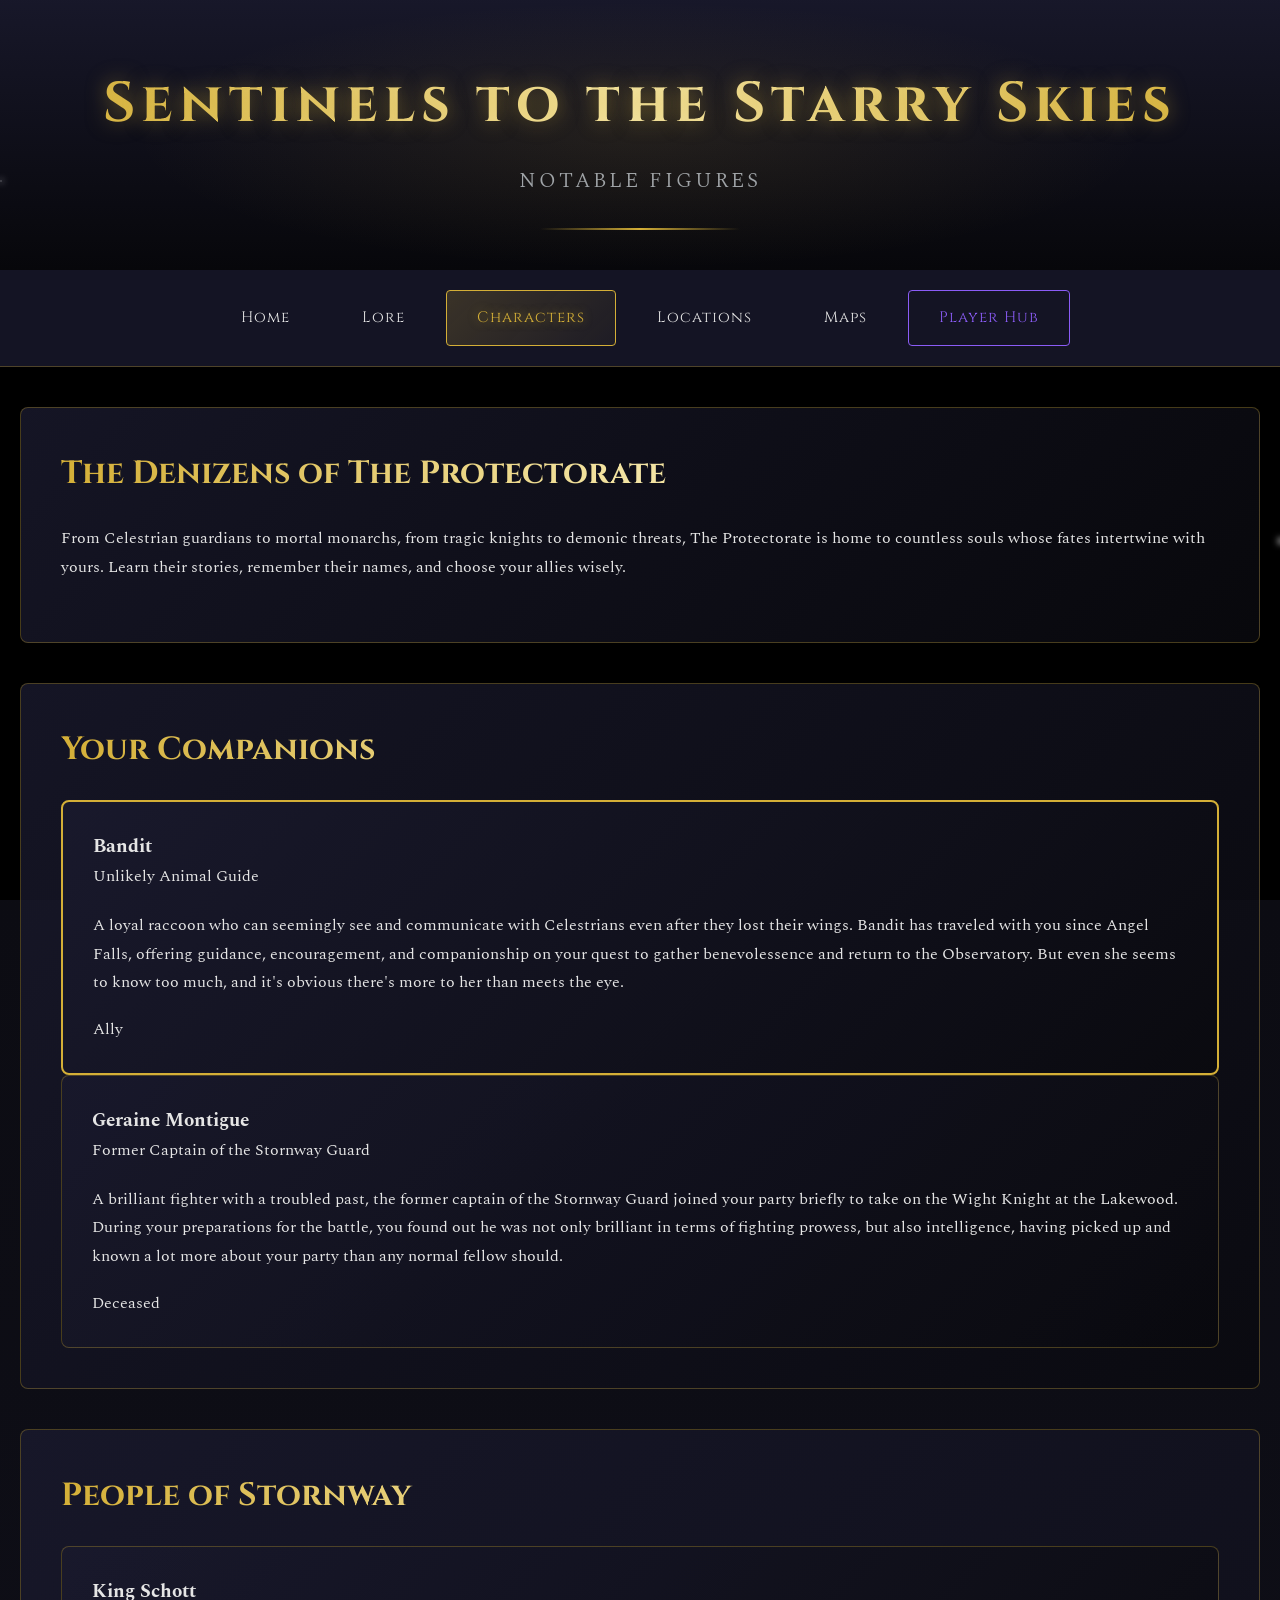
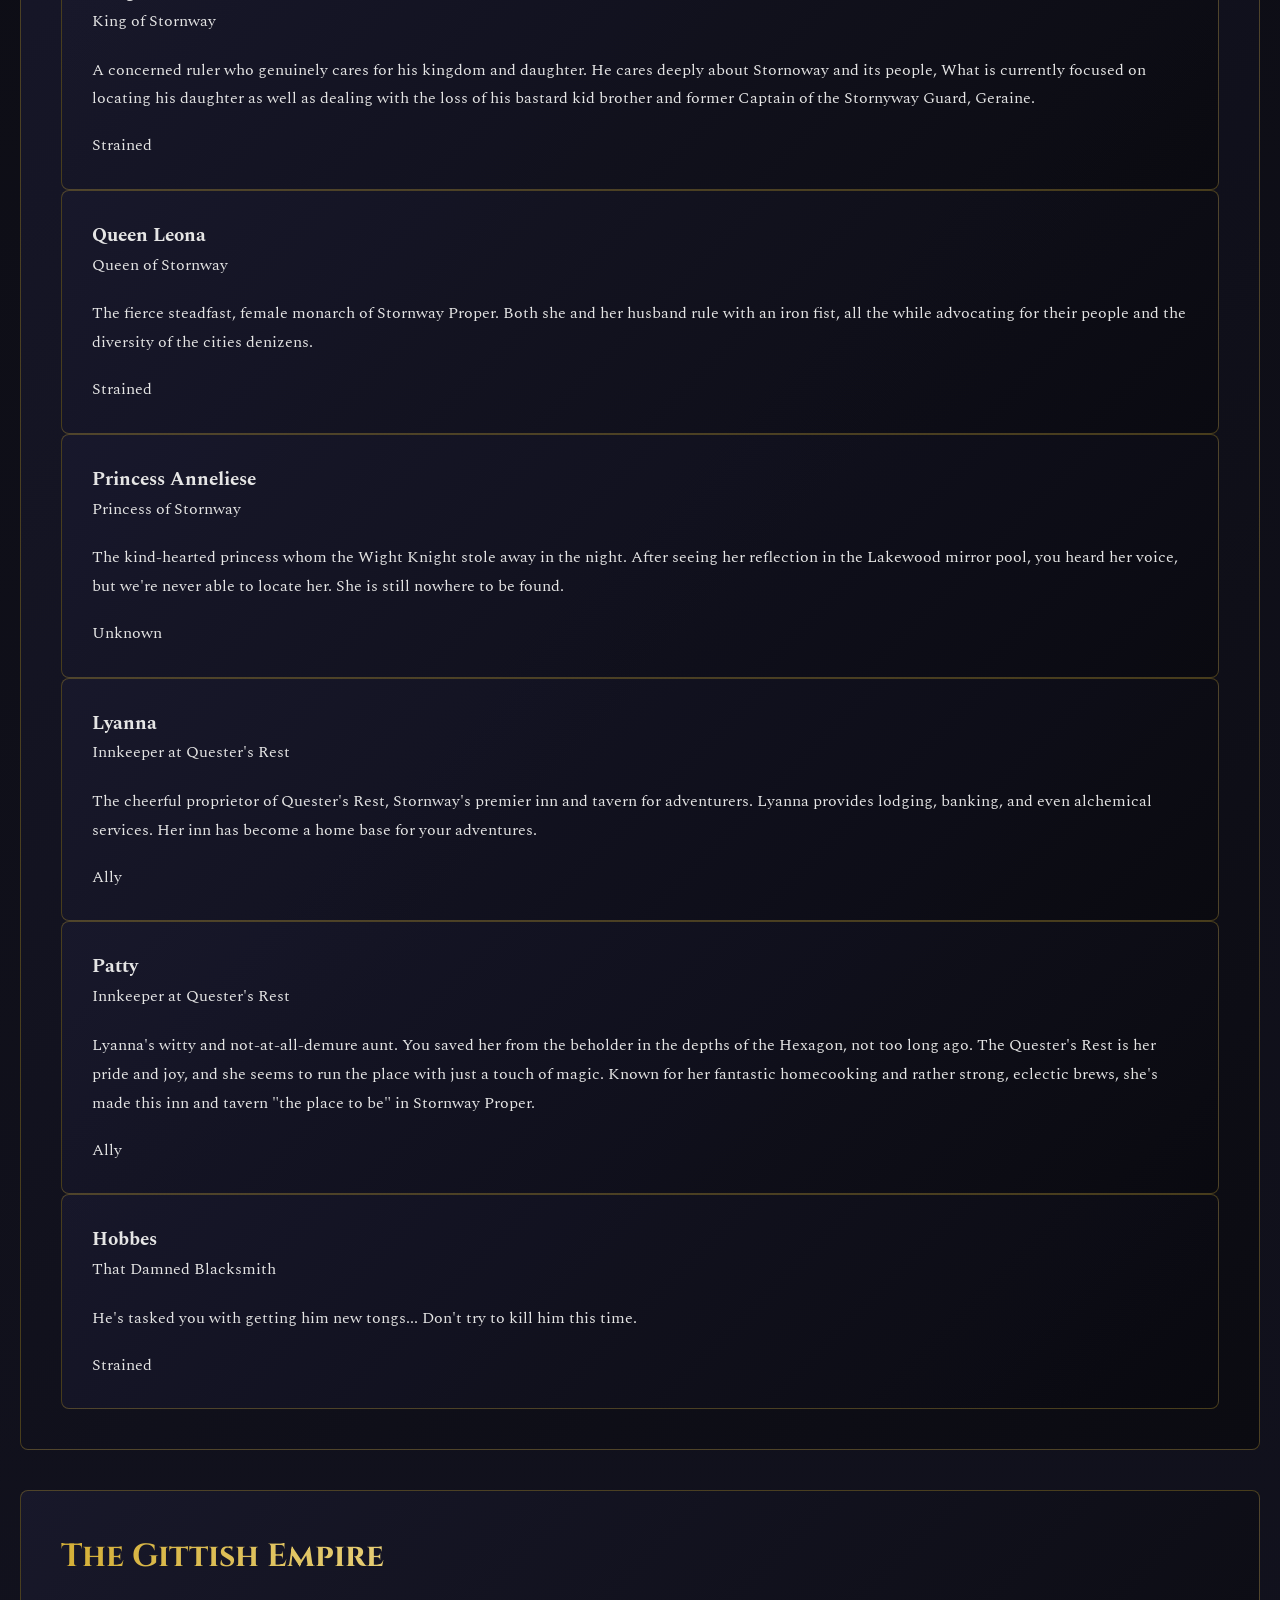
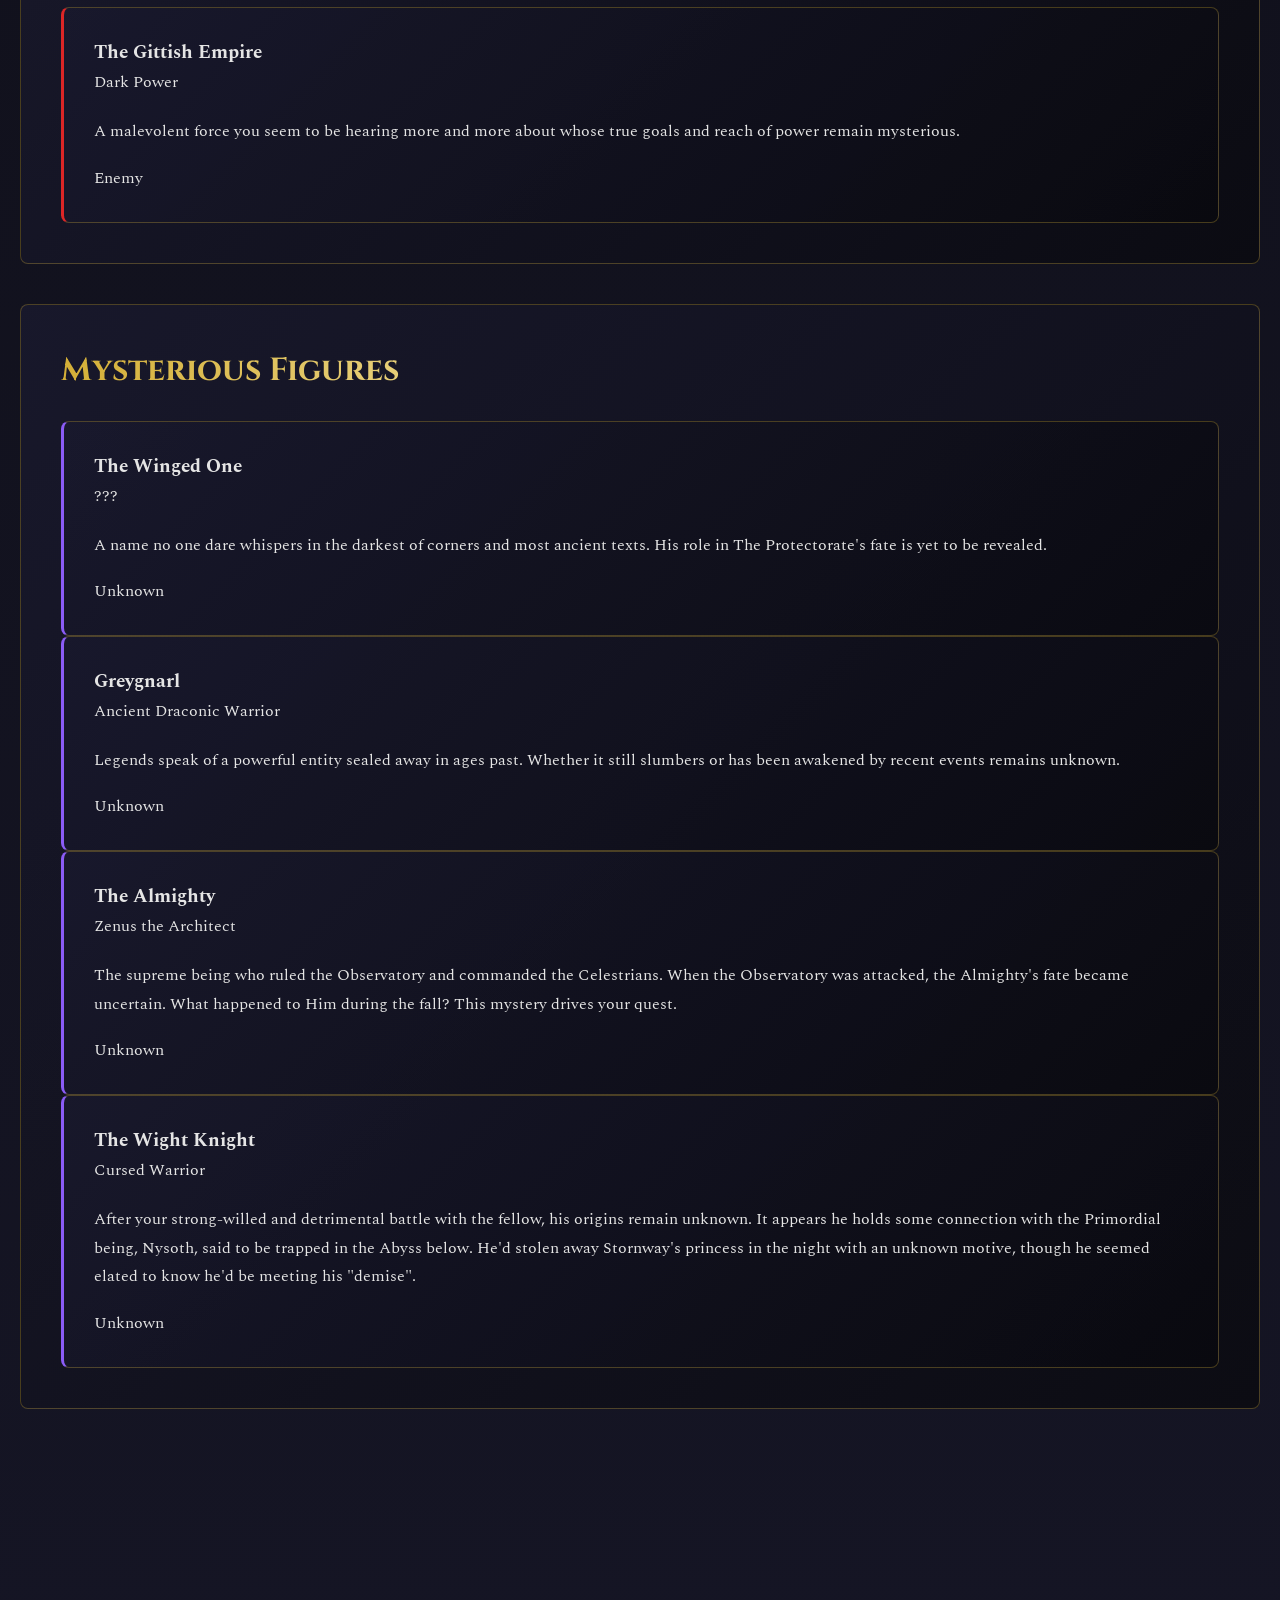
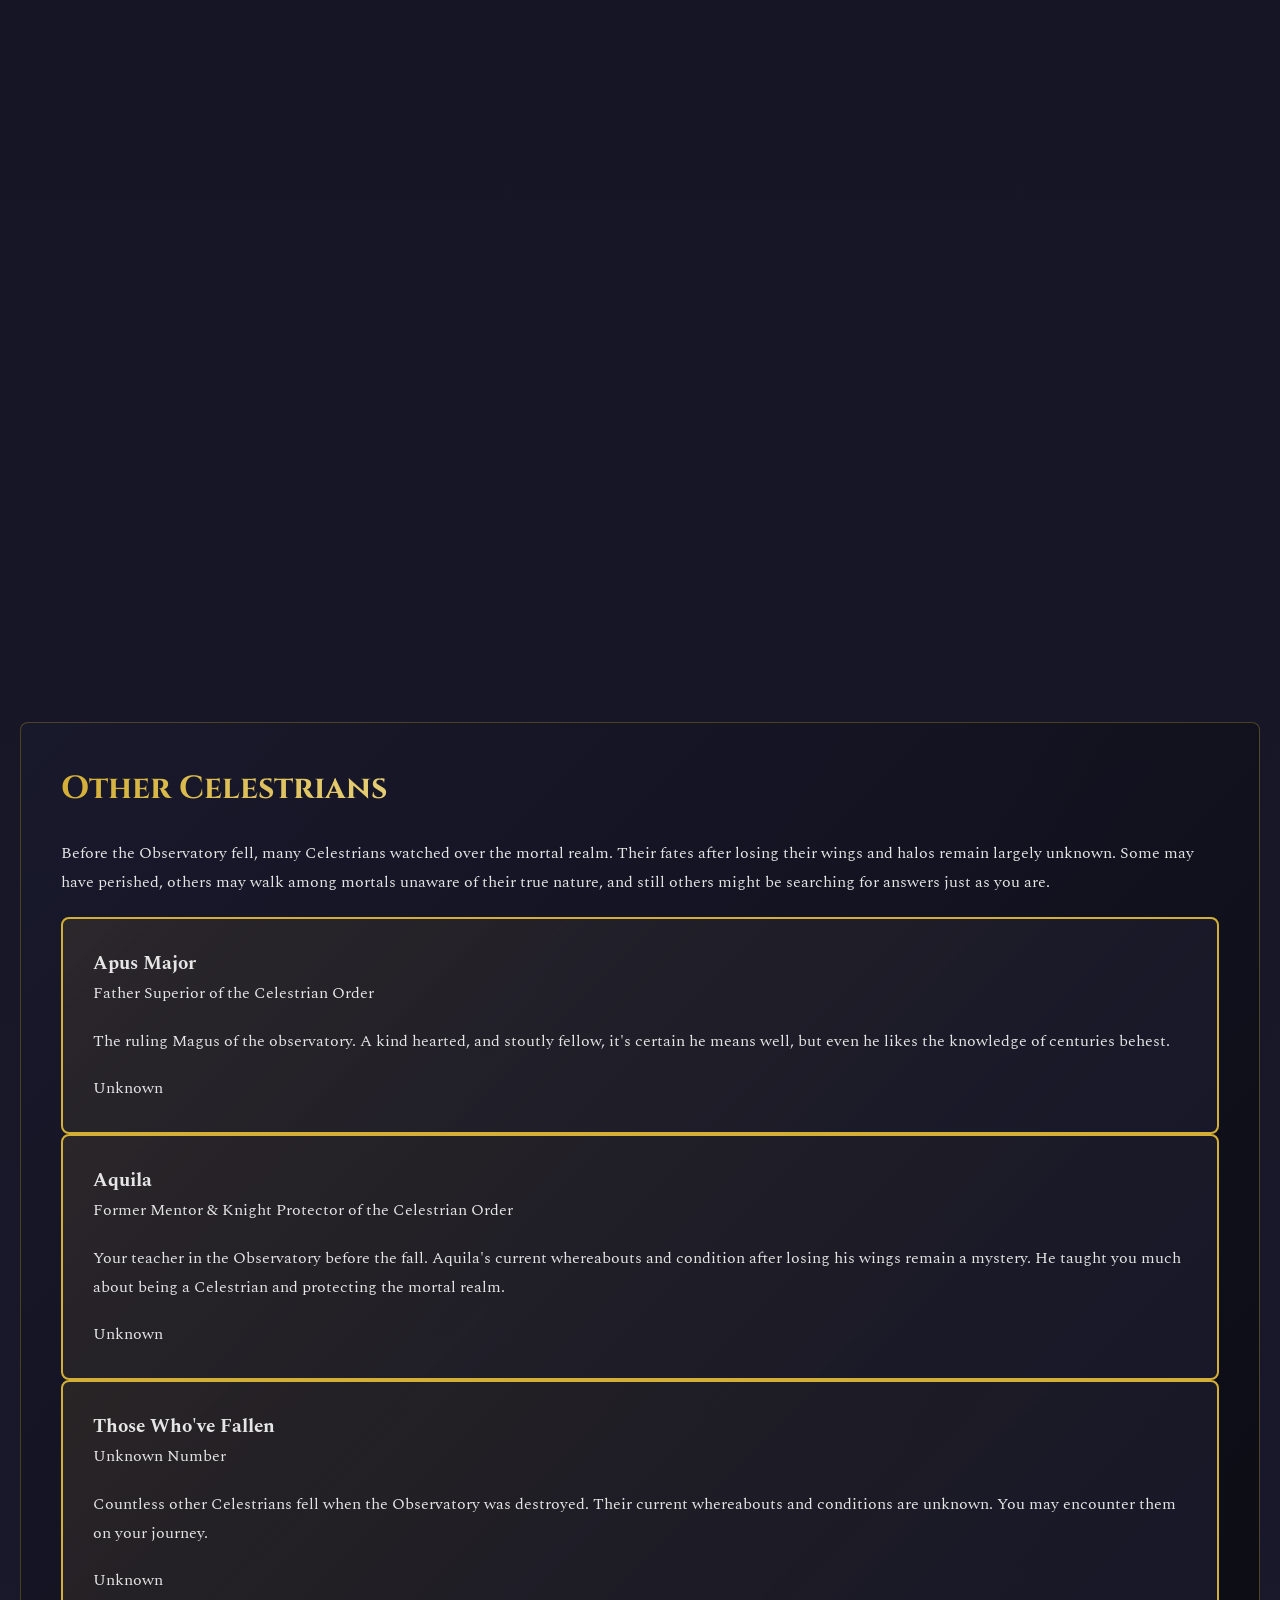
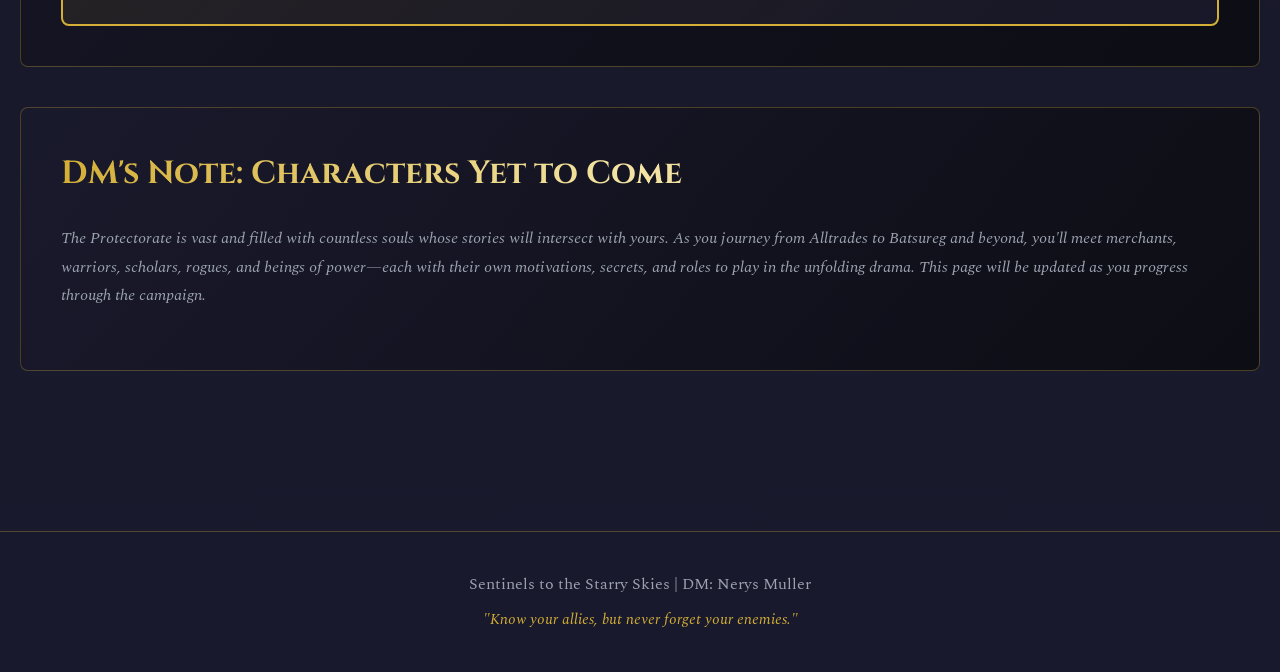
==== characters.html @ 912e526e "Update characters.html" ====
<!DOCTYPE html>
<html lang="en">
<head>
    <meta charset="UTF-8">
    <meta name="viewport" content="width=device-width, initial-scale=1.0">
    <title>Characters - The Protectorate</title>
    <link rel="stylesheet" href="styles.css">
    <link href="https://fonts.googleapis.com/css2?family=Cinzel:wght@400;600;700&family=Spectral:wght@300;400;600&display=swap" rel="stylesheet">
</head>
<body>
    <div class="stars"></div>
    <div class="twinkling"></div>
    <div class="shooting-stars"></div>
    <div class="page-transition" id="pageTransition"></div>
    
    <header class="main-header">
        <div class="header-glow"></div>
        <h1 class="title-main">Sentinels to the Starry Skies</h1>
        <p class="subtitle">Notable Figures</p>
        <div class="divider"></div>
    </header>

    <nav class="main-nav">
        <a href="home.html" class="nav-link">
            <span class="nav-icon"></span>
            <span>Home</span>
        </a>
        <a href="lore.html" class="nav-link">
            <span class="nav-icon"></span>
            <span>Lore</span>
        </a>
        <a href="characters.html" class="nav-link active">
            <span class="nav-icon"></span>
            <span>Characters</span>
        </a>
        <a href="locations.html" class="nav-link">
            <span class="nav-icon"></span>
            <span>Locations</span>
        </a>
        <a href="maps.html" class="nav-link">
            <span class="nav-icon"></span>
            <span>Maps</span>
        </a>
        <a href="players.html" class="nav-link special">
            <span class="nav-icon"></span>
            <span>Player Hub</span>
        </a>
    </nav>

    <main class="container">
        <section class="content-section">
            <h2>The Denizens of The Protectorate</h2>
            <p>
                From Celestrian guardians to mortal monarchs, from tragic knights to demonic threats, The Protectorate 
                is home to countless souls whose fates intertwine with yours. Learn their stories, remember their names, 
                and choose your allies wisely.
            </p>
        </section>

        <section class="content-section">
            <h2>Your Companions</h2>
            
            <div class="character-grid">
                <div class="character-card" style="border: 2px solid var(--accent-gold);">
                    <h3>Bandit</h3>
                    <p class="character-title">Unlikely Animal Guide</p>
                    <p class="character-description">
                        A loyal raccoon who can seemingly see and communicate with Celestrians even after they lost their wings. 
                        Bandit has traveled with you since Angel Falls, offering guidance, encouragement, and companionship 
                        on your quest to gather benevolessence and return to the Observatory. But even she seems to know too much,
                        and it's obvious there's more to her than meets the eye.
                    </p>
                    <span class="character-status status-ally">Ally</span>
                </div>

                <div class="character-card">
                    <h3>Geraine Montigue</h3>
                    <p class="character-title">Former Captain of the Stornway Guard</p>
                    <p class="character-description">
                        A brilliant fighter with a troubled past, the former captain of the Stornway Guard joined your party briefly
                        to take on the Wight Knight at the Lakewood. During your preparations for the battle, you found out he was
                        not only brilliant in terms of fighting prowess, but also intelligence, having picked up and known a lot more about
                        your party than any normal fellow should.
                    </p>
                    <span class="character-status status-deceased">Deceased</span>
                </div>
                
            </div>
        </section>

        <section class="content-section">
            <h2>People of Stornway</h2>
            
            <div class="character-grid">
                <div class="character-card">
                    <h3>King Schott</h3>
                    <p class="character-title">King of Stornway</p>
                    <p class="character-description">
                        A concerned ruler who genuinely cares for his kingdom and daughter. He cares deeply about Stornoway and its people,
                        What is currently focused on locating his daughter as well as dealing with the loss of his bastard kid brother
                        and former Captain of the Stornyway Guard, Geraine.
                    </p>
                    <span class="character-status status-strained">Strained</span>
                </div>

                <div class="character-card">
                    <h3>Queen Leona</h3>
                    <p class="character-title">Queen of Stornway</p>
                    <p class="character-description">
                        The fierce steadfast, female monarch of Stornway Proper. Both she and her husband rule with an iron fist,
                        all the while advocating for their people and the diversity of the cities denizens.
                    </p>
                    <span class="character-status status-strained">Strained</span>
                </div>

                <div class="character-card">
                    <h3>Princess Anneliese</h3>
                    <p class="character-title">Princess of Stornway</p>
                    <p class="character-description">
                        The kind-hearted princess whom the Wight Knight stole away in the night. After seeing her reflection in the
                        Lakewood mirror pool, you heard her voice, but we're never able to locate her. She is still nowhere to be found.
                    </p>
                    <span class="character-status status-unknown">Unknown</span>
                </div>

                <div class="character-card">
                    <h3>Lyanna</h3>
                    <p class="character-title">Innkeeper at Quester's Rest</p>
                    <p class="character-description">
                        The cheerful proprietor of Quester's Rest, Stornway's premier inn and tavern for adventurers. Lyanna provides 
                        lodging, banking, and even alchemical services. Her inn has become a home base for your adventures.
                    </p>
                    <span class="character-status status-ally">Ally</span>
                </div>

                <div class="character-card">
                    <h3>Patty</h3>
                    <p class="character-title">Innkeeper at Quester's Rest</p>
                    <p class="character-description">
                        Lyanna's witty and not-at-all-demure aunt. You saved her from the beholder in the depths of the Hexagon, not too long ago.
                        The Quester's Rest is her pride and joy, and she seems to run the place with just a touch of magic. Known for her fantastic
                        homecooking and rather strong, eclectic brews, she's made this inn and tavern "the place to be" in Stornway Proper.
                    </p>
                    <span class="character-status status-ally">Ally</span>
                </div>

                <div class="character-card">
                    <h3>Hobbes</h3>
                    <p class="character-title">That Damned Blacksmith</p>
                    <p class="character-description">
                        He's tasked you with getting him new tongs... Don't try to kill him this time.
                    </p>
                    <span class="character-status status-strained">Strained</span>
                </div>
            </div>
        </section>


        <section class="content-section">
            <h2>The Gittish Empire</h2>
            
            <div class="character-grid">
                <div class="character-card" style="border-left: 3px solid var(--accent-red);">
                    <h3>The Gittish Empire</h3>
                    <p class="character-title">Dark Power</p>
                    <p class="character-description">
                        A malevolent force you seem to be hearing more and more about whose true goals and reach of
                        power remain mysterious.
                    </p>
                    <span class="character-status status-enemy">Enemy</span>
                </div>
            </div>
        </section>

        <section class="content-section">
            <h2>Mysterious Figures</h2>
            
            <div class="character-grid">
                <div class="character-card" style="border-left: 3px solid var(--accent-purple);">
                    <h3>The Winged One</h3>
                    <p class="character-title">???</p>
                    <p class="character-description">
                        A name no one dare whispers in the darkest of corners and most ancient texts. His role in The Protectorate's fate is yet 
                        to be revealed.
                    </p>
                    <span class="character-status status-unknown">Unknown</span>
                </div>

                <div class="character-card" style="border-left: 3px solid var(--accent-purple);">
                    <h3>Greygnarl</h3>
                    <p class="character-title">Ancient Draconic Warrior</p>
                    <p class="character-description">
                        Legends speak of a powerful entity sealed away in ages past. Whether it still slumbers or has 
                        been awakened by recent events remains unknown.
                    </p>
                    <span class="character-status status-unknown">Unknown</span>
                </div>

                 <div class="character-card" style="border-left: 3px solid var(--accent-purple);">
                    <h3>The Almighty</h3>
                    <p class="character-title">Zenus the Architect</p>
                    <p class="character-description">
                        The supreme being who ruled the Observatory and commanded the Celestrians. When the Observatory was 
                        attacked, the Almighty's fate became uncertain. What happened to Him during the fall? This mystery 
                        drives your quest.
                    </p>
                    <span class="character-status status-unknown">Unknown</span>
                 </div>
                
                <div class="character-card" style="border-left: 3px solid var(--accent-purple);">
                    <h3>The Wight Knight</h3>
                    <p class="character-title">Cursed Warrior</p>
                    <p class="character-description">
                        After your strong-willed and detrimental battle with the fellow, his origins remain unknown. It appears
                        he holds some connection with the Primordial being, Nysoth, said to be trapped in the Abyss below.
                        He'd stolen away Stornway's princess in the night with an unknown motive, though he seemed elated to know
                        he'd be meeting his "demise".
                    </p>
                    <span class="character-status status-unknown">Unknown</span>
                </div>
            </div>
        </section>

        <section class="content-section">
            <h2>The Nursery Rhyme</h2>
            <div style="background: rgba(26, 26, 46, 0.8); padding: 30px; border-left: 4px solid var(--accent-gold); border-radius: 4px; margin-top: 20px;">
                <h3 style="color: var(--accent-gold); font-family: 'Cinzel', serif; margin-bottom: 20px; text-align: center;">
                    "The Right Knight"
                </h3>
                <p style="color: var(--text-light); line-height: 2; text-align: center; font-style: italic; font-size: 1.1rem;">
                    The Right Knight sets off on his steed,<br>
                    In search of evil he rides.<br>
                    If he can defeat the terrible beast,<br>
                    He'll be home to wed his bride.<br><br>
                    
                    The town is full of laughter,<br>
                    Preparing a feast fit for a queen,<br>
                    Och! But then disaster!<br>
                    The Right Knight's nowhere to be seen!<br><br>
                    
                    Bird, north, Brigadoomward on,<br>
                    Tell her that her knight is gone,<br>
                    Bird, north, Brigadoomward on,<br>
                    Tell her that her knight is goooone!
                </p>
                <p style="color: var(--text-dim); margin-top: 25px; text-align: center; font-size: 0.95rem;">
                    An upbeat, but tragic tune some of your party heard on your travels north to the Lakewood. It was an old nursery rhyme as you recall.
                </p>
            </div>
        </section>

        <section class="content-section">
            <h2>Other Celestrians</h2>
            <p>
                Before the Observatory fell, many Celestrians watched over the mortal realm. Their fates after losing 
                their wings and halos remain largely unknown. Some may have perished, others may walk among mortals 
                unaware of their true nature, and still others might be searching for answers just as you are.
            </p>
            
            <div class="character-grid">
                <div class="character-card" style="border: 2px solid var(--accent-gold); background: linear-gradient(135deg, rgba(212, 175, 55, 0.1), rgba(26, 26, 46, 0.8));">
                    <h3>Apus Major</h3>
                    <p class="character-title">Father Superior of the Celestrian Order</p>
                    <p class="character-description">
                        The ruling Magus of the observatory. A kind hearted, and stoutly fellow, it's certain he means well,
                        but even he likes the knowledge of centuries behest.
                    </p>
                    <span class="character-status status-unknown">Unknown</span>
                </div>
                <div class="character-card" style="border: 2px solid var(--accent-gold); background: linear-gradient(135deg, rgba(212, 175, 55, 0.1), rgba(26, 26, 46, 0.8));">
                    <h3>Aquila</h3>
                    <p class="character-title">Former Mentor & Knight Protector of the Celestrian Order</p>
                    <p class="character-description">
                        Your teacher in the Observatory before the fall. Aquila's current whereabouts and condition after 
                        losing his wings remain a mystery. He taught you much about being a Celestrian and protecting the 
                        mortal realm.
                    </p>
                    <span class="character-status status-unknown">Unknown</span>
                </div>  
                <div class="character-card" style="border: 2px solid var(--accent-gold); background: linear-gradient(135deg, rgba(212, 175, 55, 0.1), rgba(26, 26, 46, 0.8));">
                    <h3>Those Who've Fallen</h3>
                    <p class="character-title">Unknown Number</p>
                    <p class="character-description">
                        Countless other Celestrians fell when the Observatory was destroyed. Their current whereabouts 
                        and conditions are unknown. You may encounter them on your journey.
                    </p>
                    <span class="character-status status-unknown">Unknown</span>
                </div>
            </div>
        </section>

        <section class="content-section">
            <h2>DM's Note: Characters Yet to Come</h2>
            <p style="font-style: italic; color: var(--text-dim);">
                The Protectorate is vast and filled with countless souls whose stories will intersect with yours. As you 
                journey from Alltrades to Batsureg and beyond, you'll meet merchants, warriors, scholars, rogues, and beings 
                of power—each with their own motivations, secrets, and roles to play in the unfolding drama. This page 
                will be updated as you progress through the campaign.
            </p>
        </section>
    </main>

    <footer class="main-footer">
        <p>Sentinels to the Starry Skies | DM: Nerys Muller</p>
        <p class="footer-quote">"Know your allies, but never forget your enemies."</p>
    </footer>

    <script src="script.js"></script>
</body>
</html>
---- styles.css ----
/* Root Variables */
:root {
    --primary-dark: #0a0a0f;
    --secondary-dark: #1a1a2e;
    --accent-gold: #d4af37;
    --accent-blue: #4a90e2;
    --accent-purple: #8b5cf6;
    --accent-red: #dc2626;
    --text-light: #e5e5e5;
    --text-dim: #9ca3af;
    --border-glow: rgba(212, 175, 55, 0.3);
    --sky-color-1: #0a0a0f;
    --sky-color-2: #1a1a2e;
    --theme-accent-1: #d4af37;
    --theme-accent-2: #b8941e;
}

/* Theme Sky Colors & Accent Colors - Changes EVERYTHING based on theme */
body[data-theme="default"] {
    --sky-color-1: #0a0a0f;
    --sky-color-2: #1a1a2e;
    --theme-accent-1: #ffd700;
    --theme-accent-2: #d4af37;
    --border-glow: rgba(255, 215, 0, 0.3);
    --accent-gold: #ffd700;
}

body[data-theme="crimson"] {
    --sky-color-1: #1a0505;
    --sky-color-2: #2e0a0a;
    --theme-accent-1: #ff1744;
    --theme-accent-2: #c62828;
    --border-glow: rgba(255, 23, 68, 0.3);
    --accent-gold: #ff1744;
}

body[data-theme="emerald"] {
    --sky-color-1: #051a0a;
    --sky-color-2: #0a2e15;
    --theme-accent-1: #00e676;
    --theme-accent-2: #00c853;
    --border-glow: rgba(0, 230, 118, 0.3);
    --accent-gold: #00e676;
}

body[data-theme="sapphire"] {
    --sky-color-1: #050a1a;
    --sky-color-2: #0a152e;
    --theme-accent-1: #2979ff;
    --theme-accent-2: #1565c0;
    --border-glow: rgba(41, 121, 255, 0.3);
    --accent-gold: #2979ff;
}

body[data-theme="amethyst"] {
    --sky-color-1: #0f051a;
    --sky-color-2: #1a0a2e;
    --theme-accent-1: #d500f9;
    --theme-accent-2: #9c27b0;
    --border-glow: rgba(213, 0, 249, 0.3);
    --accent-gold: #d500f9;
}

body[data-theme="silver"] {
    --sky-color-1: #0f0f14;
    --sky-color-2: #1a1a23;
    --theme-accent-1: #e0e0e0;
    --theme-accent-2: #9e9e9e;
    --border-glow: rgba(224, 224, 224, 0.3);
    --accent-gold: #e0e0e0;
}

body[data-theme="amber"] {
    --sky-color-1: #1a0f05;
    --sky-color-2: #2e1a0a;
    --theme-accent-1: #ffab00;
    --theme-accent-2: #ff6f00;
    --border-glow: rgba(255, 171, 0, 0.3);
    --accent-gold: #ffab00;
}

body[data-theme="rose"] {
    --sky-color-1: #1a050f;
    --sky-color-2: #2e0a1a;
    --theme-accent-1: #ff4081;
    --theme-accent-2: #f50057;
    --border-glow: rgba(255, 64, 129, 0.3);
    --accent-gold: #ff4081;
}
    --sky-color-2: #2e1a0a;
    --theme-accent-1: #ffab00;
    --theme-accent-2: #ff6f00;
}

body[data-theme="rose"] {
    --sky-color-1: #1a050f;
    --sky-color-2: #2e0a1a;
    --theme-accent-1: #ff4081;
    --theme-accent-2: #f50057;
}

/* Global Styles */
* {
    margin: 0;
    padding: 0;
    box-sizing: border-box;
}

body {
    font-family: 'Spectral', serif;
    background: linear-gradient(180deg, var(--sky-color-1) 0%, var(--sky-color-2) 100%);
    color: var(--text-light);
    line-height: 1.6;
    min-height: 100vh;
    position: relative;
    overflow-x: hidden;
    transition: background 0.8s ease;
}

/* Twinkling Stars Background */
.stars, .twinkling {
    position: fixed;
    top: 0;
    left: 0;
    right: 0;
    bottom: 0;
    width: 100%;
    height: 100%;
    display: block;
    pointer-events: none;
    z-index: 0;
}

.stars {
    background: #000 url('https://i.imgur.com/YKY28eT.png') repeat top center;
    z-index: 0;
}

.twinkling {
    background: transparent url('https://i.imgur.com/XYMF4ca.png') repeat top center;
    z-index: 1;
    animation: move-twink-back 200s linear infinite;
}

@keyframes move-twink-back {
    from { background-position: 0 0; }
    to { background-position: -10000px 5000px; }
}

/* Shooting Stars Layer */
.shooting-stars {
    position: fixed;
    top: 0;
    left: 0;
    width: 100%;
    height: 100%;
    pointer-events: none;
    z-index: 2;
}

.shooting-stars::before,
.shooting-stars::after {
    content: '';
    position: absolute;
    width: 2px;
    height: 2px;
    background: #fff;
    border-radius: 50%;
    box-shadow: 0 0 6px 2px rgba(255, 255, 255, 0.8);
    animation: shooting-star 8s linear infinite;
}

.shooting-stars::before {
    top: 20%;
    left: 0;
    animation-delay: 2s;
}

.shooting-stars::after {
    top: 60%;
    left: 100%;
    animation-delay: 5s;
}

@keyframes shooting-star {
    0% {
        transform: translate(0, 0);
        opacity: 1;
    }
    70% {
        opacity: 1;
    }
    100% {
        transform: translate(-1000px, 500px);
        opacity: 0;
    }
}

/* Celestial Page Transition - Full Page Sweep */
.page-transition {
    position: fixed;
    top: 0;
    left: 0;
    width: 100%;
    height: 100%;
    pointer-events: none;
    z-index: 99999;
    opacity: 0;
    transition: opacity 0.4s ease;
    background: radial-gradient(ellipse at center, rgba(212, 175, 55, 0.15) 0%, rgba(10, 10, 15, 0.98) 60%);
}

.page-transition.active {
    opacity: 1;
    pointer-events: all;
}

/* Smooth sweep beam effect */
.sweep-beam {
    position: absolute;
    top: 0;
    left: -100%;
    width: 200%;
    height: 100%;
    background: linear-gradient(90deg, 
        transparent 0%,
        rgba(212, 175, 55, 0.05) 20%,
        rgba(212, 175, 55, 0.2) 40%,
        rgba(212, 175, 55, 0.4) 50%,
        rgba(212, 175, 55, 0.2) 60%,
        rgba(212, 175, 55, 0.05) 80%,
        transparent 100%
    );
    animation: sweep 1.2s cubic-bezier(0.4, 0, 0.2, 1);
}

@keyframes sweep {
    0% {
        left: -100%;
    }
    100% {
        left: 100%;
    }
}

/* Star particles for transition */
.star-particle {
    position: absolute;
    background: radial-gradient(circle, rgba(255, 255, 255, 1), rgba(212, 175, 55, 0.9));
    border-radius: 50%;
    box-shadow: 0 0 15px rgba(212, 175, 55, 0.8);
    animation: particleFloat 1.2s ease-out forwards;
    pointer-events: none;
}

@keyframes particleFloat {
    0% {
        opacity: 0;
        transform: scale(0) translateY(0);
    }
    20% {
        opacity: 1;
        transform: scale(1) translateY(-20px);
    }
    80% {
        opacity: 1;
        transform: scale(1) translateY(-40px);
    }
    100% {
        opacity: 0;
        transform: scale(0.5) translateY(-60px);
    }
}

/* Shimmer effect for gold accents */
@keyframes shimmer {
    0% {
        background-position: -200% center;
    }
    100% {
        background-position: 200% center;
    }
}

.title-main,
.info-card h3,
.content-section h2,
.dashboard-header h2,
.stat-card h4 {
    background: linear-gradient(
        90deg,
        var(--accent-gold) 0%,
        #f4e5a5 25%,
        var(--accent-gold) 50%,
        #f4e5a5 75%,
        var(--accent-gold) 100%
    );
    background-size: 200% auto;
    -webkit-background-clip: text;
    background-clip: text;
    -webkit-text-fill-color: transparent;
    animation: shimmer 3s linear infinite;
}

/* Navigation active state - NO transparent text */
.nav-link.active {
    color: var(--accent-gold) !important;
    text-shadow: 0 0 10px rgba(212, 175, 55, 0.6);
}

/* Container */
.container {
    max-width: 1400px;
    margin: 0 auto;
    padding: 40px 20px;
    position: relative;
    z-index: 10;
}

/* Header */
.main-header {
    text-align: center;
    padding: 60px 20px 40px;
    position: relative;
    z-index: 10;
    background: linear-gradient(180deg, rgba(26, 26, 46, 0.9) 0%, rgba(10, 10, 15, 0.7) 100%);
}

.header-glow {
    position: absolute;
    top: 0;
    left: 50%;
    transform: translateX(-50%);
    width: 80%;
    height: 100%;
    background: radial-gradient(ellipse at center, rgba(212, 175, 55, 0.1) 0%, transparent 70%);
    pointer-events: none;
}

.title-main {
    font-family: 'Cinzel', serif;
    font-size: 3.5rem;
    font-weight: 700;
    letter-spacing: 6px;
    margin-bottom: 15px;
    text-shadow: 0 0 20px rgba(212, 175, 55, 0.5);
    position: relative;
    z-index: 1;
}

.subtitle {
    font-size: 1.3rem;
    color: var(--text-dim);
    letter-spacing: 3px;
    text-transform: uppercase;
    font-weight: 300;
}

.divider {
    width: 200px;
    height: 2px;
    background: linear-gradient(90deg, transparent, var(--accent-gold), transparent);
    margin: 30px auto 0;
}

/* Navigation */
.main-nav {
    display: flex;
    justify-content: center;
    gap: 10px;
    padding: 20px;
    background: rgba(26, 26, 46, 0.8);
    backdrop-filter: blur(10px);
    position: sticky;
    top: 0;
    z-index: 1000;
    border-bottom: 1px solid var(--border-glow);
}

.nav-link {
    padding: 15px 30px;
    color: var(--text-light);
    text-decoration: none;
    font-family: 'Cinzel', serif;
    font-size: 0.95rem;
    letter-spacing: 1px;
    border: 1px solid transparent;
    border-radius: 4px;
    transition: all 0.3s ease;
    position: relative;
    overflow: hidden;
}

.nav-link::before {
    content: '';
    position: absolute;
    top: 0;
    left: -100%;
    width: 100%;
    height: 100%;
    background: linear-gradient(90deg, transparent, rgba(212, 175, 55, 0.2), transparent);
    transition: left 0.5s ease;
}

.nav-link:hover::before {
    left: 100%;
}

.nav-link:hover {
    color: var(--accent-gold);
    border-color: var(--accent-gold);
    box-shadow: 0 0 15px rgba(212, 175, 55, 0.4);
    transform: translateY(-2px);
}

.nav-link.active {
    background: linear-gradient(135deg, rgba(212, 175, 55, 0.2), rgba(212, 175, 55, 0.05));
    border-color: var(--accent-gold);
}

.nav-link.special {
    border-color: var(--accent-purple);
    color: var(--accent-purple);
}

.nav-link.special:hover {
    border-color: var(--accent-purple);
    color: var(--accent-purple);
    box-shadow: 0 0 15px rgba(139, 92, 246, 0.4);
}

/* Card Hover Effects */
.info-card,
.character-card,
.location-card,
.stat-card {
    position: relative;
    overflow: hidden;
    background: linear-gradient(135deg, rgba(26, 26, 46, 0.8), rgba(10, 10, 15, 0.8));
    border: 1px solid var(--border-glow);
    border-radius: 8px;
    padding: 30px;
    transition: all 0.3s ease;
}

.info-card::before,
.character-card::before,
.location-card::before,
.stat-card::before {
    content: '';
    position: absolute;
    top: 0;
    left: -100%;
    width: 100%;
    height: 100%;
    background: linear-gradient(90deg, transparent, rgba(212, 175, 55, 0.15), transparent);
    transition: left 0.6s ease;
    z-index: 0;
}

.info-card:hover::before,
.character-card:hover::before,
.location-card:hover::before,
.stat-card:hover::before {
    left: 100%;
}

.info-card:hover,
.character-card:hover,
.location-card:hover,
.stat-card:hover {
    border-color: var(--accent-gold);
    transform: translateY(-5px);
    box-shadow: 0 8px 30px rgba(212, 175, 55, 0.3);
}

.info-card > *,
.character-card > *,
.location-card > *,
.stat-card > * {
    position: relative;
    z-index: 1;
}

/* Hero Section */
.hero-section {
    text-align: center;
    padding: 60px 40px;
    background: linear-gradient(135deg, rgba(139, 92, 246, 0.1), rgba(74, 144, 226, 0.1));
    border: 2px solid var(--accent-purple);
    border-radius: 12px;
    margin-bottom: 60px;
}

.hero-content h2 {
    font-family: 'Cinzel', serif;
    font-size: 2.5rem;
    color: var(--accent-gold);
    margin-bottom: 30px;
}

.hero-text {
    font-size: 1.2rem;
    color: var(--text-light);
    margin-bottom: 20px;
    line-height: 1.8;
}

/* Info Grid */
.info-grid {
    display: grid;
    grid-template-columns: repeat(auto-fit, minmax(280px, 1fr));
    gap: 30px;
    margin-bottom: 60px;
}

.info-card h3 {
    font-family: 'Cinzel', serif;
    font-size: 1.5rem;
    margin-bottom: 15px;
}

.info-card p {
    color: var(--text-dim);
    margin-bottom: 20px;
}

/* Buttons */
.card-button,
.access-button {
    display: inline-block;
    padding: 12px 30px;
    background: linear-gradient(135deg, rgba(212, 175, 55, 0.2), rgba(212, 175, 55, 0.05));
    border: 1px solid var(--accent-gold);
    color: var(--accent-gold);
    text-decoration: none;
    border-radius: 4px;
    font-family: 'Cinzel', serif;
    font-size: 0.95rem;
    transition: all 0.3s ease;
    cursor: pointer;
}

.card-button:hover,
.access-button:hover {
    background: var(--accent-gold);
    color: var(--primary-dark);
    transform: translateY(-2px);
    box-shadow: 0 4px 20px rgba(212, 175, 55, 0.4);
}

/* Content Sections */
.content-section {
    background: linear-gradient(135deg, rgba(26, 26, 46, 0.8), rgba(10, 10, 15, 0.8));
    border: 1px solid var(--border-glow);
    border-radius: 8px;
    padding: 40px;
    margin-bottom: 40px;
}

.content-section h2 {
    font-family: 'Cinzel', serif;
    font-size: 2rem;
    margin-bottom: 25px;
}

.content-section p {
    color: var(--text-light);
    margin-bottom: 20px;
    line-height: 1.8;
}

/* Footer */
.main-footer {
    text-align: center;
    padding: 40px 20px;
    background: rgba(26, 26, 46, 0.9);
    border-top: 1px solid var(--border-glow);
    color: var(--text-dim);
    margin-top: 80px;
    position: relative;
    z-index: 100;
}

.footer-quote {
    font-style: italic;
    color: var(--accent-gold);
    margin-top: 10px;
    font-size: 0.95rem;
}

/* Location Cards */
.location-card {
    margin-bottom: 30px;
}

.location-card h3 {
    font-family: 'Cinzel', serif;
    color: var(--accent-gold);
    font-size: 1.8rem;
    margin-bottom: 10px;
}

.location-type {
    color: var(--accent-blue);
    font-size: 0.9rem;
    text-transform: uppercase;
    letter-spacing: 2px;
    margin-bottom: 15px;
}

.location-description {
    color: var(--text-light);
    margin-bottom: 15px;
    line-height: 1.7;
}

/* Player Access */
.player-access {
    text-align: center;
    padding: 60px 40px;
    background: linear-gradient(135deg, rgba(139, 92, 246, 0.15), rgba(74, 144, 226, 0.15));
    border: 2px solid var(--accent-purple);
    border-radius: 12px;
    margin: 60px 0;
}

.player-access-content h2 {
    font-family: 'Cinzel', serif;
    font-size: 2.5rem;
    color: var(--accent-purple);
    margin-bottom: 20px;
}

.player-access-content p {
    color: var(--text-light);
    font-size: 1.1rem;
    margin-bottom: 30px;
}

.access-button {
    border-color: var(--accent-purple);
    color: var(--accent-purple);
}

.access-button:hover {
    background: var(--accent-purple);
    color: white;
    box-shadow: 0 4px 20px rgba(139, 92, 246, 0.4);
}

/* Recent Updates */
.recent-updates {
    margin-top: 60px;
}

.recent-updates h2 {
    font-family: 'Cinzel', serif;
    color: var(--accent-gold);
    font-size: 2rem;
    margin-bottom: 30px;
    text-align: center;
}

.update-list {
    display: flex;
    flex-direction: column;
    gap: 20px;
}

.update-item {
    background: rgba(26, 26, 46, 0.6);
    border-left: 4px solid var(--accent-gold);
    padding: 20px;
    border-radius: 4px;
    transition: all 0.3s ease;
}

.update-item:hover {
    background: rgba(26, 26, 46, 0.9);
    border-left-color: var(--accent-purple);
    transform: translateX(10px);
}

.update-date {
    color: var(--accent-gold);
    font-family: 'Cinzel', serif;
    font-size: 1.1rem;
    margin-bottom: 10px;
    display: block;
}

/* Login Container */
.login-container {
    max-width: 500px;
    margin: 60px auto;
    background: linear-gradient(135deg, rgba(26, 26, 46, 0.9), rgba(10, 10, 15, 0.9));
    border: 2px solid var(--accent-gold);
    border-radius: 12px;
    padding: 40px;
}

.login-container h2 {
    font-family: 'Cinzel', serif;
    color: var(--accent-gold);
    font-size: 2rem;
    margin-bottom: 30px;
    text-align: center;
}

.login-form {
    display: flex;
    flex-direction: column;
    gap: 20px;
}

.form-group {
    display: flex;
    flex-direction: column;
    gap: 8px;
}

.form-group label {
    color: var(--text-light);
    font-size: 0.95rem;
    font-weight: 600;
}

.form-group input,
.form-group select {
    padding: 12px;
    background: rgba(10, 10, 15, 0.8);
    border: 1px solid var(--border-glow);
    border-radius: 4px;
    color: var(--text-light);
    font-family: 'Spectral', serif;
    font-size: 1rem;
}

.form-group input:focus,
.form-group select:focus {
    outline: none;
    border-color: var(--accent-gold);
    box-shadow: 0 0 10px rgba(212, 175, 55, 0.3);
}

.login-button {
    padding: 15px;
    background: linear-gradient(135deg, rgba(212, 175, 55, 0.3), rgba(212, 175, 55, 0.1));
    border: 2px solid var(--accent-gold);
    color: var(--accent-gold);
    font-family: 'Cinzel', serif;
    font-size: 1.1rem;
    border-radius: 4px;
    cursor: pointer;
    transition: all 0.3s ease;
}

.login-button:hover {
    background: var(--accent-gold);
    color: var(--primary-dark);
    transform: translateY(-2px);
    box-shadow: 0 4px 20px rgba(212, 175, 55, 0.5);
}

.error-message {
    color: var(--accent-red);
    text-align: center;
    padding: 10px;
    background: rgba(220, 38, 38, 0.1);
    border: 1px solid var(--accent-red);
    border-radius: 4px;
}

/* Player Dashboard */
.player-dashboard {
    display: none;
}

.player-dashboard.active {
    display: block;
}

.dashboard-header {
    text-align: center;
    padding: 40px;
    background: linear-gradient(135deg, rgba(139, 92, 246, 0.15), rgba(74, 144, 226, 0.15));
    border: 2px solid var(--accent-purple);
    border-radius: 12px;
    margin-bottom: 40px;
    position: relative;
}

.dashboard-header h2 {
    font-family: 'Cinzel', serif;
    font-size: 2.5rem;
    margin-bottom: 10px;
}

.player-class {
    color: var(--accent-blue);
    font-size: 1.2rem;
    margin-bottom: 20px;
}

.logout-button {
    padding: 10px 25px;
    background: rgba(220, 38, 38, 0.2);
    border: 1px solid var(--accent-red);
    color: var(--accent-red);
    border-radius: 4px;
    cursor: pointer;
    font-family: 'Spectral', serif;
    transition: all 0.3s ease;
}

.logout-button:hover {
    background: var(--accent-red);
    color: white;
    box-shadow: 0 0 15px rgba(220, 38, 38, 0.5);
}

.dashboard-grid {
    display: grid;
    grid-template-columns: repeat(auto-fit, minmax(350px, 1fr));
    gap: 30px;
}

.dashboard-section {
    background: linear-gradient(135deg, rgba(26, 26, 46, 0.8), rgba(10, 10, 15, 0.8));
    border: 1px solid var(--border-glow);
    border-radius: 8px;
    padding: 30px;
}

.dashboard-section h3 {
    font-family: 'Cinzel', serif;
    color: var(--accent-gold);
    font-size: 1.5rem;
    margin-bottom: 20px;
    border-bottom: 1px solid var(--border-glow);
    padding-bottom: 10px;
}

/* Theme Selector - IMPROVED READABILITY */
.theme-selector-section {
    grid-column: span 2;
}

.theme-options {
    display: grid;
    grid-template-columns: repeat(auto-fit, minmax(120px, 1fr));
    gap: 15px;
}

.theme-btn {
    padding: 18px 12px;
    border: 2px solid rgba(255, 255, 255, 0.3);
    border-radius: 8px;
    font-family: 'Cinzel', serif;
    font-size: 1rem;
    font-weight: 700;
    cursor: pointer;
    transition: all 0.3s ease;
    text-align: center;
    color: #ffffff;
    text-shadow: 2px 2px 4px rgba(0, 0, 0, 0.9);
    letter-spacing: 1px;
    filter: none !important;
    backdrop-filter: blur(10px);
    position: relative;
    overflow: hidden;
}

.theme-btn::before {
    content: '';
    position: absolute;
    top: 0;
    left: 0;
    right: 0;
    bottom: 0;
    background: inherit;
    opacity: 0.3;
    z-index: -1;
}

.theme-btn:hover {
    transform: scale(1.08);
    box-shadow: 0 0 25px currentColor;
    border-color: rgba(255, 255, 255, 0.6);
    filter: none !important;
}

.theme-btn.active {
    border-color: #ffffff;
    border-width: 3px;
    box-shadow: 0 0 30px currentColor, inset 0 0 20px rgba(255, 255, 255, 0.2);
    transform: scale(1.05);
    filter: none !important;
    color: #ffffff !important;
}

.theme-btn.active::before {
    opacity: 0.5;
}

.theme-btn[data-theme="default"] { 
    background: linear-gradient(135deg, rgba(255, 215, 0, 0.4) 0%, rgba(212, 175, 55, 0.3) 100%); 
}

.theme-btn[data-theme="crimson"] { 
    background: linear-gradient(135deg, rgba(255, 23, 68, 0.4) 0%, rgba(198, 40, 40, 0.3) 100%); 
}

.theme-btn[data-theme="emerald"] { 
    background: linear-gradient(135deg, rgba(0, 230, 118, 0.4) 0%, rgba(0, 200, 83, 0.3) 100%); 
}

.theme-btn[data-theme="sapphire"] { 
    background: linear-gradient(135deg, rgba(41, 121, 255, 0.4) 0%, rgba(21, 101, 192, 0.3) 100%); 
}

.theme-btn[data-theme="amethyst"] { 
    background: linear-gradient(135deg, rgba(213, 0, 249, 0.4) 0%, rgba(156, 39, 176, 0.3) 100%); 
}

.theme-btn[data-theme="silver"] { 
    background: linear-gradient(135deg, rgba(224, 224, 224, 0.4) 0%, rgba(158, 158, 158, 0.3) 100%); 
}

.theme-btn[data-theme="amber"] { 
    background: linear-gradient(135deg, rgba(255, 171, 0, 0.4) 0%, rgba(255, 111, 0, 0.3) 100%); 
}

.theme-btn[data-theme="rose"] { 
    background: linear-gradient(135deg, rgba(255, 64, 129, 0.4) 0%, rgba(245, 0, 87, 0.3) 100%); 
}

/* Character Sheet Container */
.character-sheet-container {
    background: rgba(10, 10, 15, 0.6);
    border: 1px solid var(--border-glow);
    border-radius: 8px;
    padding: 30px;
    margin-top: 20px;
}

.stat-grid {
    display: grid;
    grid-template-columns: repeat(auto-fit, minmax(250px, 1fr));
    gap: 20px;
    margin-bottom: 20px;
}

.stat-card h4 {
    font-family: 'Cinzel', serif;
    margin-bottom: 15px;
    font-size: 1.1rem;
    border-bottom: 1px solid var(--border-glow);
    padding-bottom: 10px;
}

.stat-card.large-card {
    grid-column: span 2;
}

.stat-info p {
    color: var(--text-light);
    margin-bottom: 8px;
    font-size: 0.95rem;
}

.stat-info strong {
    color: var(--accent-blue);
}

/* HP & AC Cards */
.hp-card, .ac-card {
    text-align: center;
}

.hp-display {
    display: flex;
    align-items: baseline;
    justify-content: center;
    margin: 20px 0;
}

.hp-current {
    font-size: 3rem;
    font-weight: bold;
    color: var(--accent-red);
    font-family: 'Cinzel', serif;
}

.hp-max {
    font-size: 1.5rem;
    color: var(--text-dim);
    margin-left: 10px;
}

.hp-temp {
    margin-top: 15px;
}

.hp-temp label {
    color: var(--text-light);
    display: block;
    margin-bottom: 5px;
    font-size: 0.9rem;
}

.hp-temp input {
    width: 80px;
    padding: 8px;
    background: rgba(10, 10, 15, 0.8);
    border: 1px solid var(--border-glow);
    border-radius: 4px;
    color: var(--text-light);
    font-size: 1rem;
    text-align: center;
}

.ac-display {
    font-size: 4rem;
    font-weight: bold;
    color: var(--accent-blue);
    font-family: 'Cinzel', serif;
    margin: 20px 0;
}

/* Ability Scores */
.abilities-grid {
    display: grid;
    grid-template-columns: repeat(3, 1fr);
    gap: 15px;
}

.ability {
    text-align: center;
    padding: 10px;
    background: rgba(10, 10, 15, 0.6);
    border-radius: 4px;
    border: 1px solid rgba(212, 175, 55, 0.2);
    transition: all 0.3s ease;
}

.ability:hover {
    border-color: var(--accent-gold);
    transform: scale(1.05);
}

.ability-name {
    font-size: 0.8rem;
    color: var(--text-dim);
    font-weight: 600;
    margin-bottom: 5px;
}

.ability-score {
    font-size: 1.8rem;
    color: var(--text-light);
    font-weight: bold;
    margin-bottom: 5px;
}

.ability-mod {
    font-size: 1rem;
    color: var(--accent-gold);
    font-weight: 600;
}

/* Attacks */
.attacks-card {
    grid-column: span 2;
}

.attacks-list {
    display: flex;
    flex-direction: column;
    gap: 12px;
}

.attack-item {
    background: rgba(10, 10, 15, 0.6);
    padding: 15px;
    border-radius: 4px;
    border-left: 3px solid var(--accent-red);
    display: grid;
    grid-template-columns: 1fr auto auto;
    gap: 15px;
    align-items: center;
    transition: all 0.3s ease;
}

.attack-item:hover {
    background: rgba(10, 10, 15, 0.8);
    border-left-color: var(--accent-gold);
    transform: translateX(5px);
}

.attack-name {
    font-weight: 600;
    color: var(--text-light);
    font-size: 1rem;
}

.attack-bonus {
    color: var(--accent-gold);
    font-size: 0.9rem;
}

.attack-damage {
    color: var(--accent-red);
    font-size: 0.9rem;
    font-weight: 600;
}

/* Proficiencies */
.proficiencies-card {
    grid-column: span 2;
}

.proficiencies-list {
    display: flex;
    flex-direction: column;
    gap: 15px;
}

.prof-category {
    background: rgba(10, 10, 15, 0.6);
    padding: 12px;
    border-radius: 4px;
}

.prof-type {
    color: var(--accent-blue);
    font-weight: 600;
    margin-bottom: 8px;
    font-size: 0.95rem;
}

.prof-items {
    color: var(--text-light);
    font-size: 0.9rem;
    line-height: 1.6;
}

/* Dice Roller */
.dice-roller-section {
    grid-column: span 1;
}

.dice-roller {
    background: rgba(10, 10, 15, 0.6);
    border: 1px solid var(--border-glow);
    border-radius: 8px;
    padding: 20px;
}

.dice-buttons {
    display: grid;
    grid-template-columns: repeat(4, 1fr);
    gap: 10px;
    margin-bottom: 20px;
}

.dice-btn {
    padding: 15px;
    background: linear-gradient(135deg, rgba(212, 175, 55, 0.1), rgba(212, 175, 55, 0.05));
    border: 2px solid var(--accent-gold);
    color: var(--accent-gold);
    font-family: 'Cinzel', serif;
    font-size: 1.1rem;
    font-weight: 600;
    border-radius: 8px;
    cursor: pointer;
    transition: all 0.3s ease;
    text-transform: uppercase;
}

.dice-btn:hover {
    background: var(--accent-gold);
    color: var(--primary-dark);
    transform: scale(1.1) rotate(5deg);
    box-shadow: 0 0 20px rgba(212, 175, 55, 0.6);
}

.dice-btn:active {
    transform: scale(0.95) rotate(-5deg);
}

.dice-modifiers {
    display: grid;
    grid-template-columns: 1fr 1fr;
    gap: 15px;
    margin-bottom: 20px;
}

.dice-modifiers label {
    color: var(--text-light);
    font-size: 0.9rem;
    margin-bottom: 5px;
    display: block;
}

.dice-modifiers input {
    width: 100%;
    padding: 10px;
    background: rgba(10, 10, 15, 0.8);
    border: 1px solid var(--border-glow);
    border-radius: 4px;
    color: var(--text-light);
    font-size: 1rem;
}

.dice-result-display {
    background: linear-gradient(135deg, rgba(139, 92, 246, 0.2), rgba(74, 144, 226, 0.2));
    border: 2px solid var(--accent-purple);
    border-radius: 8px;
    padding: 30px;
    text-align: center;
    margin-bottom: 20px;
    transition: all 0.3s ease;
}

.dice-result-display.roll-animation {
    animation: rollPulse 0.6s ease;
}

@keyframes rollPulse {
    0%, 100% { transform: scale(1); }
    50% { transform: scale(1.05); box-shadow: 0 0 30px rgba(139, 92, 246, 0.6); }
}

.result-label {
    color: var(--accent-purple);
    font-size: 0.9rem;
    margin-bottom: 10px;
    text-transform: uppercase;
    letter-spacing: 2px;
}

.result-value {
    font-size: 4rem;
    font-weight: bold;
    color: var(--accent-gold);
    font-family: 'Cinzel', serif;
    text-shadow: 0 0 20px rgba(212, 175, 55, 0.5);
    margin-bottom: 10px;
}

.result-breakdown {
    color: var(--text-dim);
    font-size: 0.9rem;
}

.dice-history {
    margin-top: 20px;
}

.dice-history h4 {
    color: var(--accent-blue);
    font-family: 'Cinzel', serif;
    margin-bottom: 15px;
    font-size: 1rem;
}

#historyList {
    max-height: 200px;
    overflow-y: auto;
}

.history-item {
    display: flex;
    justify-content: space-between;
    padding: 10px;
    margin-bottom: 8px;
    background: rgba(10, 10, 15, 0.6);
    border-radius: 4px;
    border-left: 3px solid var(--accent-blue);
    font-size: 0.9rem;
}

.history-item.crit-success {
    border-left-color: #4ade80;
    background: rgba(74, 222, 128, 0.1);
}

.history-item.crit-success .history-result {
    color: #4ade80;
    font-weight: bold;
}

.history-item.crit-fail {
    border-left-color: var(--accent-red);
    background: rgba(220, 38, 38, 0.1);
}

.history-item.crit-fail .history-result {
    color: var(--accent-red);
    font-weight: bold;
}

.history-roll {
    color: var(--text-light);
}

.history-result {
    color: var(--accent-gold);
    font-weight: 600;
}

/* Notes Area */
.notes-area {
    width: 100%;
    min-height: 200px;
    padding: 15px;
    background: rgba(10, 10, 15, 0.8);
    border: 1px solid var(--border-glow);
    border-radius: 4px;
    color: var(--text-light);
    font-family: 'Spectral', serif;
    font-size: 1rem;
    line-height: 1.6;
    resize: vertical;
}

.notes-area:focus {
    outline: none;
    border-color: var(--accent-gold);
    box-shadow: 0 0 10px rgba(212, 175, 55, 0.3);
}

.save-button {
    padding: 12px 25px;
    background: linear-gradient(135deg, 
        rgba(var(--theme-accent-1-rgb, 74, 222, 128), 0.2), 
        rgba(var(--theme-accent-1-rgb, 74, 222, 128), 0.1));
    border: 2px solid var(--theme-accent-1, #4ade80);
    color: var(--theme-accent-1, #4ade80);
    border-radius: 4px;
    cursor: pointer;
    font-family: 'Cinzel', serif;
    font-weight: 600;
    transition: all 0.3s ease;
    margin-top: 15px;
    text-shadow: 0 0 10px currentColor;
}

.save-button:hover {
    background: var(--theme-accent-1, #4ade80);
    color: var(--primary-dark);
    box-shadow: 0 0 20px var(--theme-accent-1, #4ade80);
    transform: translateY(-2px);
}

/* New Note Button - uses theme accent */
.new-note-btn {
    background: var(--theme-accent-1, #4ade80);
    color: var(--primary-dark);
    border: 2px solid var(--theme-accent-2, #00c853);
    box-shadow: 0 0 15px var(--theme-accent-1, #4ade80);
    font-weight: 700;
}

.new-note-btn:hover {
    background: var(--theme-accent-2, #00c853);
    border-color: var(--theme-accent-1, #4ade80);
    box-shadow: 0 0 25px var(--theme-accent-1, #4ade80);
    transform: translateY(-2px) scale(1.02);
}

/* Note Organization Styles */
.notes-manager {
    display: flex;
    flex-direction: column;
    gap: 15px;
}

.new-note-form {
    display: flex;
    flex-direction: column;
    gap: 10px;
    padding: 15px;
    background: rgba(26, 26, 46, 0.6);
    border: 1px solid var(--border-glow);
    border-radius: 6px;
}

.note-title-input {
    padding: 12px;
    background: rgba(10, 10, 15, 0.8);
    border: 1px solid var(--border-glow);
    border-radius: 4px;
    color: var(--text-light);
    font-family: 'Spectral', serif;
    font-size: 1rem;
}

.note-title-input:focus {
    outline: none;
    border-color: var(--accent-gold);
    box-shadow: 0 0 10px rgba(212, 175, 55, 0.3);
}

.saved-notes-list {
    max-height: 400px;
    overflow-y: auto;
    display: flex;
    flex-direction: column;
    gap: 12px;
}

.saved-note-item {
    background: rgba(10, 10, 15, 0.8);
    border: 1px solid var(--border-glow);
    border-radius: 6px;
    padding: 15px;
    transition: all 0.3s ease;
    position: relative;
    overflow: hidden;
}

.saved-note-item::before {
    content: '';
    position: absolute;
    top: 0;
    left: -100%;
    width: 100%;
    height: 100%;
    background: linear-gradient(90deg, transparent, rgba(212, 175, 55, 0.15), transparent);
    transition: left 0.6s ease;
}

.saved-note-item:hover::before {
    left: 100%;
}

.saved-note-item:hover {
    border-color: var(--accent-gold);
    transform: translateX(5px);
    box-shadow: 0 4px 20px rgba(212, 175, 55, 0.2);
}

.saved-note-header {
    display: flex;
    justify-content: space-between;
    align-items: center;
    margin-bottom: 10px;
    position: relative;
}

.saved-note-title {
    color: var(--accent-gold);
    font-weight: 600;
    font-size: 1.1rem;
    font-family: 'Cinzel', serif;
}

.saved-note-date {
    color: var(--text-dim);
    font-size: 0.85rem;
}

.saved-note-preview {
    color: var(--text-light);
    font-size: 0.95rem;
    line-height: 1.6;
    margin-bottom: 12px;
    position: relative;
}

.saved-note-actions {
    display: flex;
    gap: 10px;
    position: relative;
}

.note-action-btn {
    padding: 6px 14px;
    font-size: 0.85rem;
    background: rgba(212, 175, 55, 0.1);
    border: 1px solid var(--accent-gold);
    color: var(--accent-gold);
    border-radius: 4px;
    cursor: pointer;
    font-family: 'Spectral', serif;
    transition: all 0.3s ease;
}

.note-action-btn:hover {
    background: var(--accent-gold);
    color: var(--primary-dark);
    box-shadow: 0 0 10px rgba(212, 175, 55, 0.5);
}

.note-action-btn.delete {
    border-color: var(--accent-red);
    color: var(--accent-red);
}

.note-action-btn.delete:hover {
    background: var(--accent-red);
    color: white;
}

.note-editor {
    display: none;
    flex-direction: column;
    gap: 15px;
    padding: 20px;
    background: rgba(26, 26, 46, 0.95);
    border: 2px solid var(--theme-accent-1, var(--accent-gold));
    border-radius: 8px;
    position: fixed;
    top: 50%;
    left: 50%;
    transform: translate(-50%, -50%);
    width: 90%;
    max-width: 800px;
    max-height: 80vh;
    overflow-y: auto;
    z-index: 10000;
    box-shadow: 0 0 50px rgba(0, 0, 0, 0.8), 0 0 30px var(--theme-accent-1, var(--accent-gold));
    backdrop-filter: blur(10px);
}

.note-editor.active {
    display: flex;
    animation: slideInDown 0.3s ease-out;
}

@keyframes slideInDown {
    from {
        opacity: 0;
        transform: translate(-50%, -60%);
    }
    to {
        opacity: 1;
        transform: translate(-50%, -50%);
    }
}

.note-editor-header {
    display: flex;
    justify-content: space-between;
    align-items: center;
    padding-bottom: 15px;
    border-bottom: 1px solid var(--border-glow);
}

.note-editor-title {
    color: var(--accent-gold);
    font-family: 'Cinzel', serif;
    font-size: 1.3rem;
}

.close-editor-btn {
    background: rgba(220, 38, 38, 0.3);
    border: 2px solid var(--accent-red);
    color: var(--accent-red);
    padding: 10px 20px;
    border-radius: 4px;
    cursor: pointer;
    font-family: 'Cinzel', serif;
    font-weight: 600;
    transition: all 0.3s ease;
    text-shadow: 0 0 10px currentColor;
}

.close-editor-btn:hover {
    background: var(--accent-red);
    color: white;
    box-shadow: 0 0 20px var(--accent-red);
    transform: scale(1.05);
}

/* Backdrop overlay when editing note */
.note-editor::before {
    content: '';
    position: fixed;
    top: 0;
    left: 0;
    right: 0;
    bottom: 0;
    background: rgba(0, 0, 0, 0.7);
    z-index: -1;
    backdrop-filter: blur(5px);
}

@media (max-width: 1200px) {
    .stat-card.large-card {
        grid-column: span 1;
    }
    
    .attacks-card,
    .proficiencies-card {
        grid-column: span 1;
    }
    
    .theme-selector-section {
        grid-column: span 1;
    }
}

@media (max-width: 768px) {
    .title-main {
        font-size: 2rem;
        letter-spacing: 3px;
    }
    
    .main-nav {
        flex-wrap: wrap;
    }
    
    .nav-link {
        padding: 12px 20px;
        font-size: 0.85rem;
    }
    
    .dice-buttons {
        grid-template-columns: repeat(2, 1fr);
    }
    
    .abilities-grid {
        grid-template-columns: repeat(2, 1fr);
    }
    
    .result-value {
        font-size: 3rem;
    }
    
    .dashboard-grid {
        grid-template-columns: 1fr;
    }
}
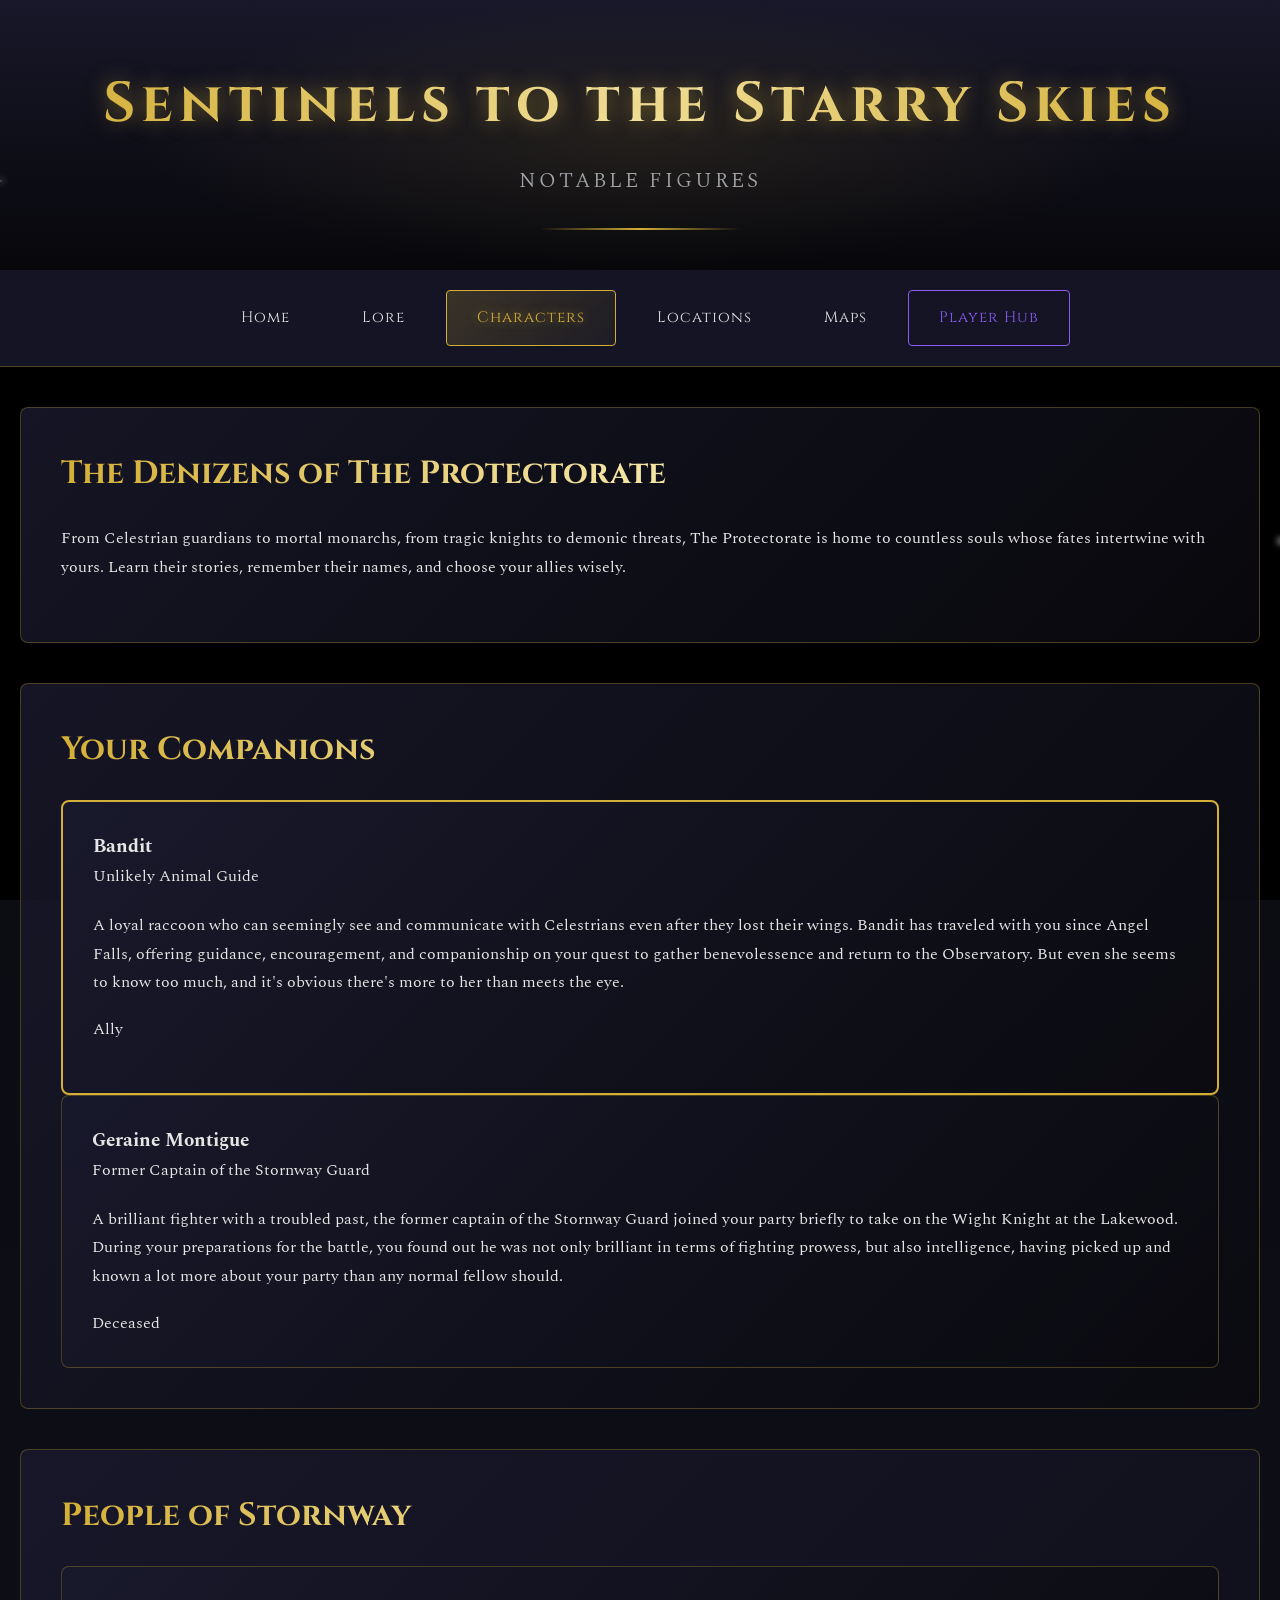
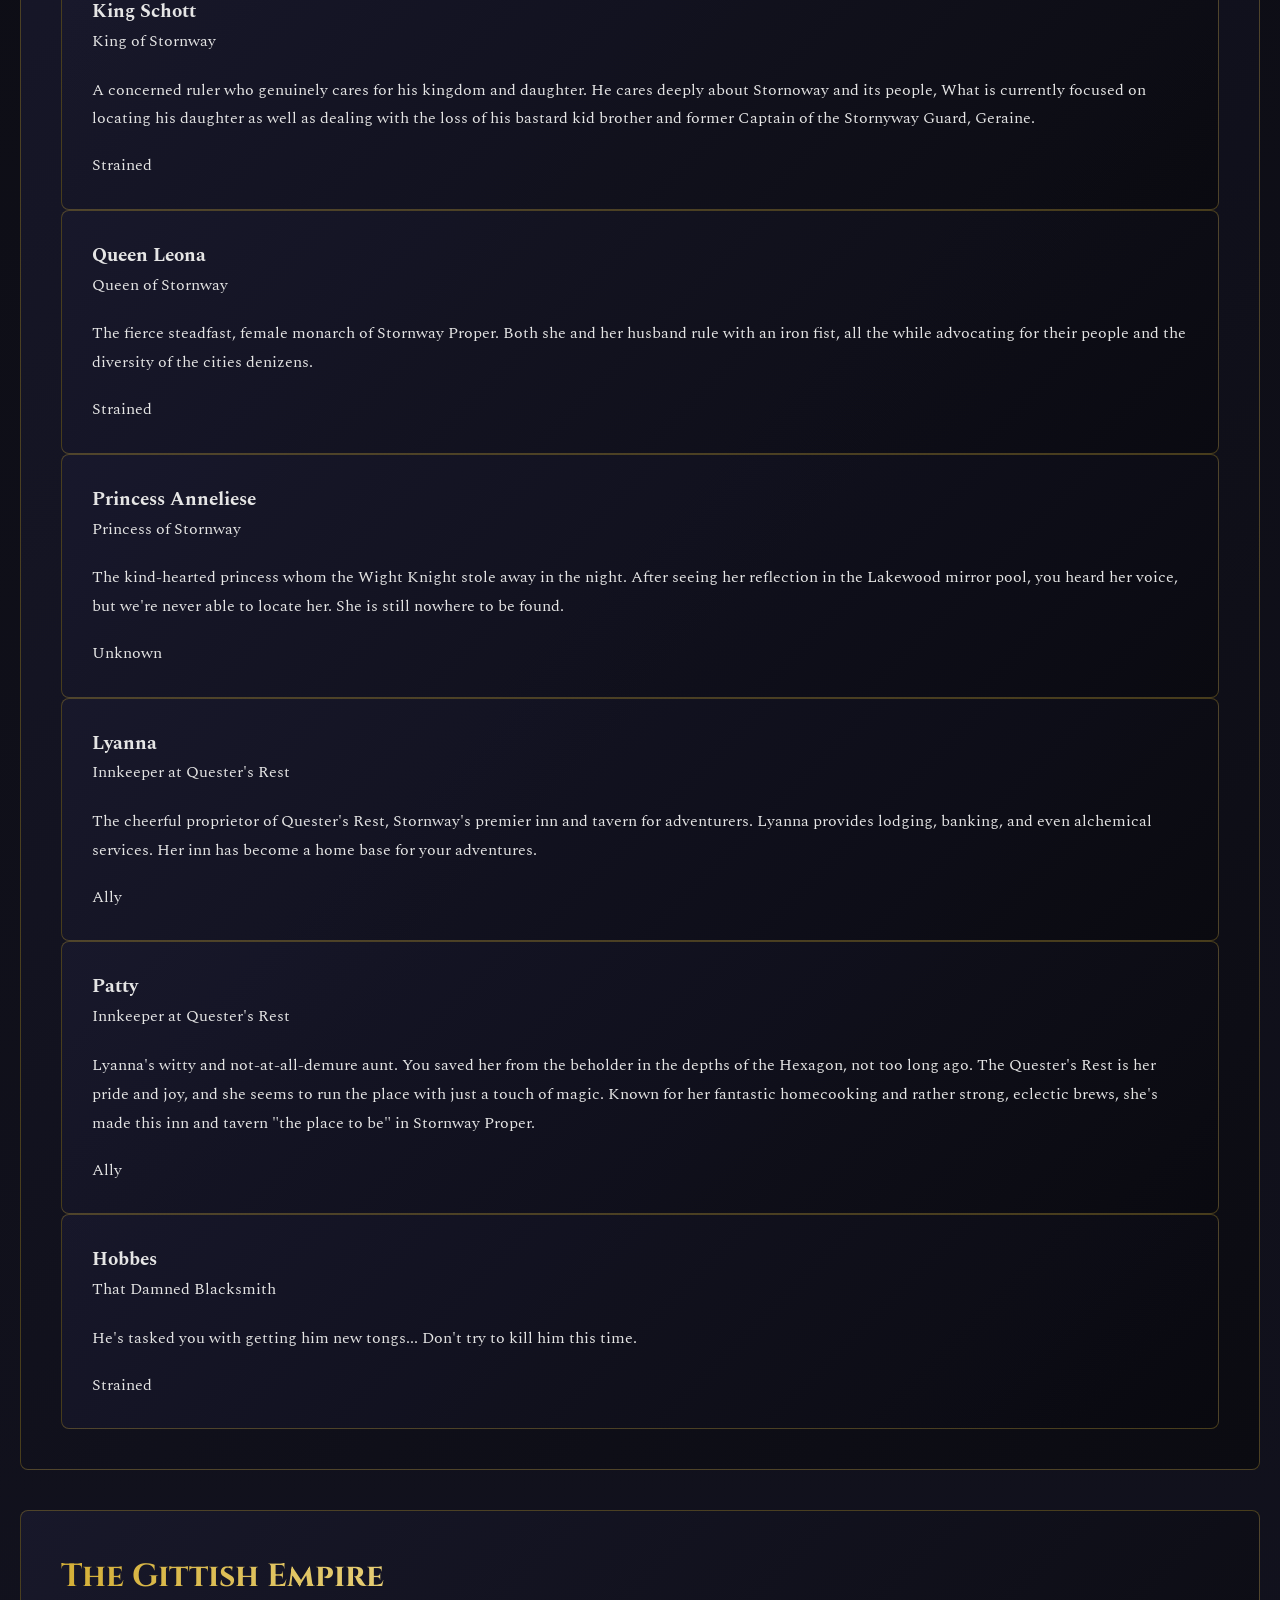
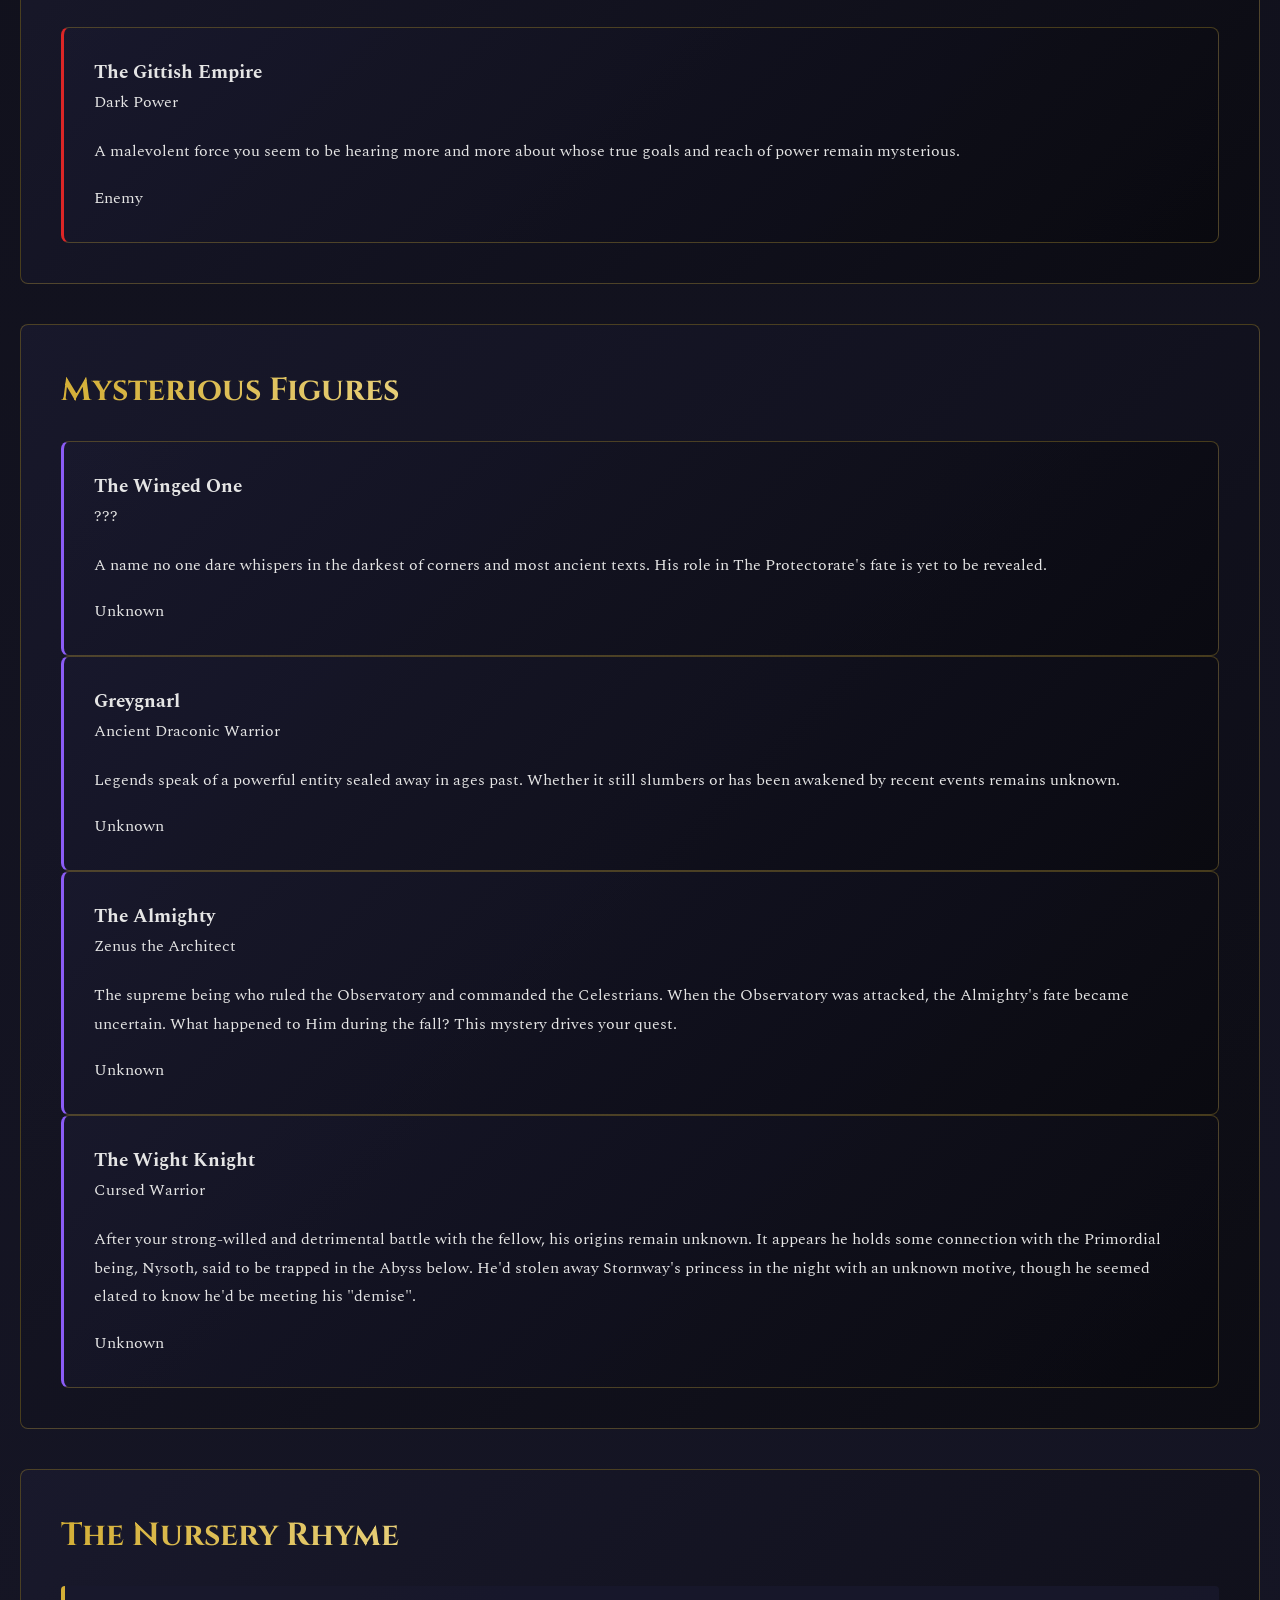
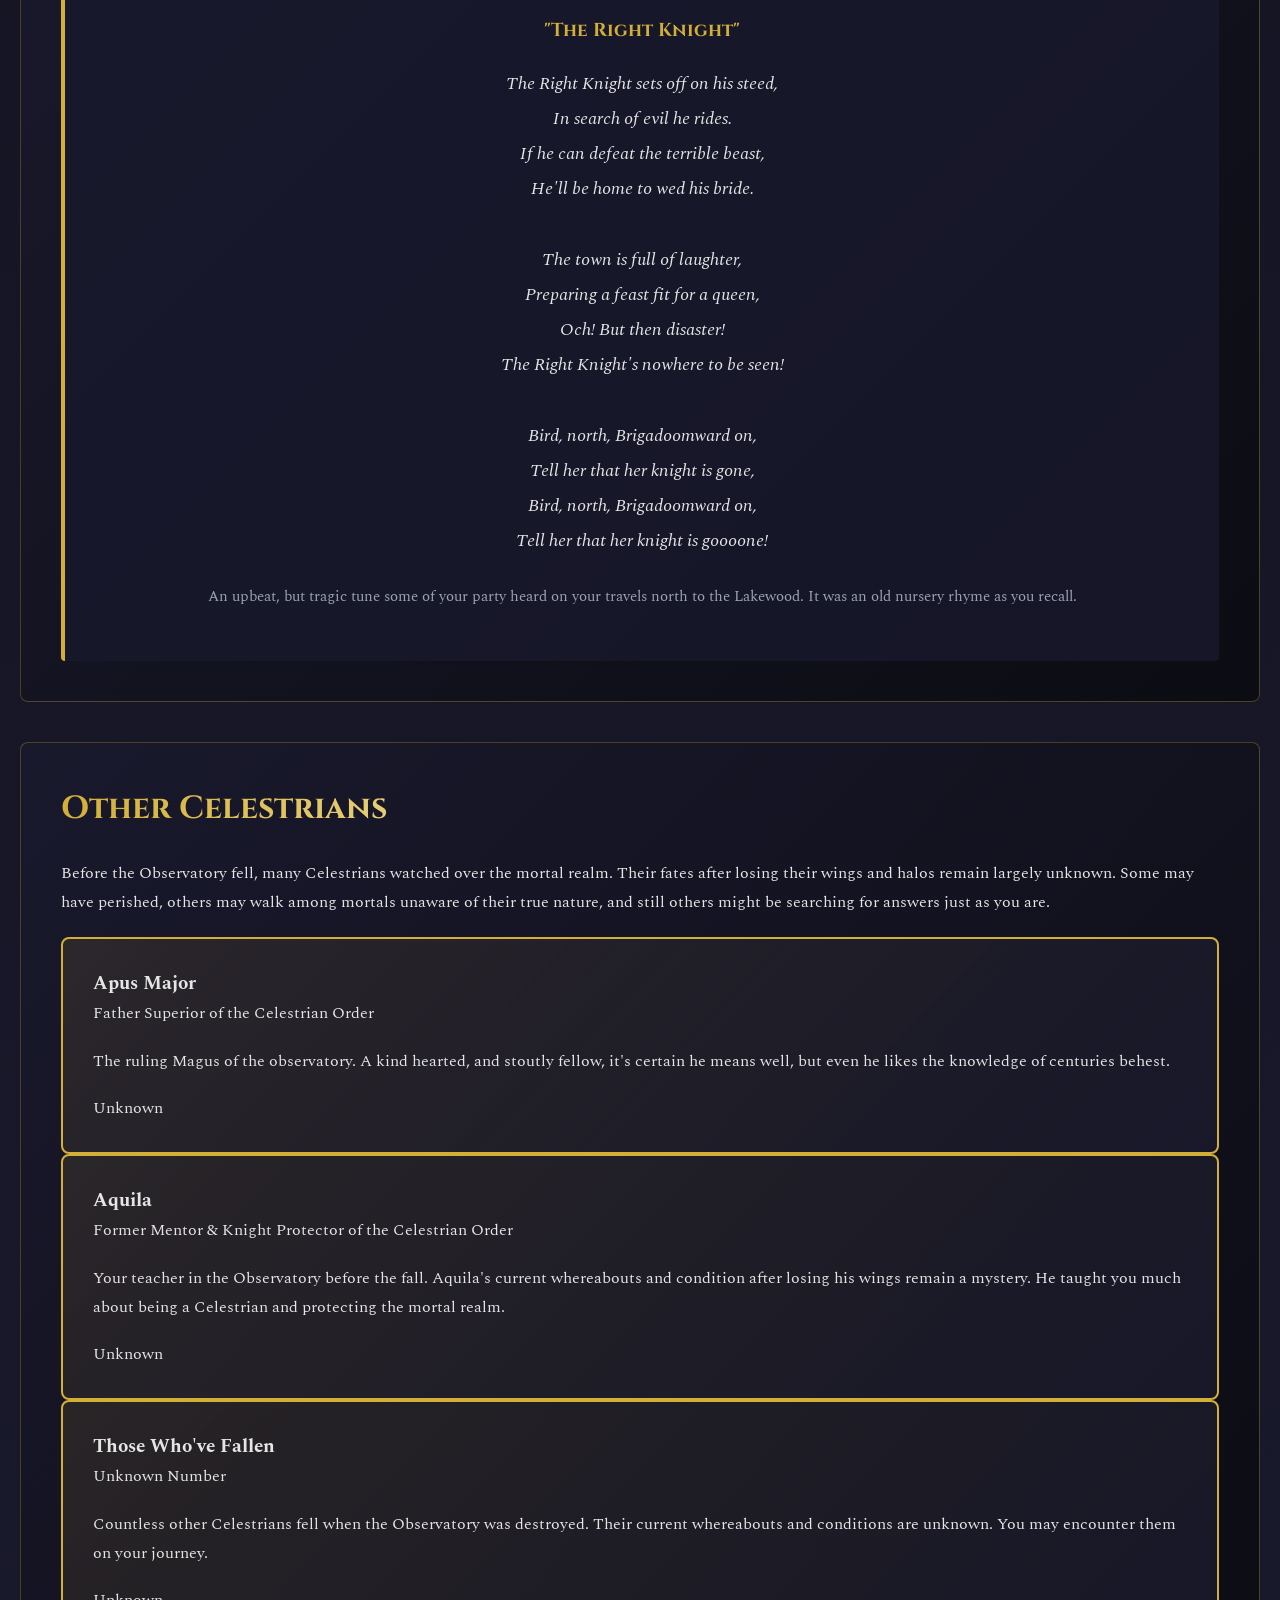
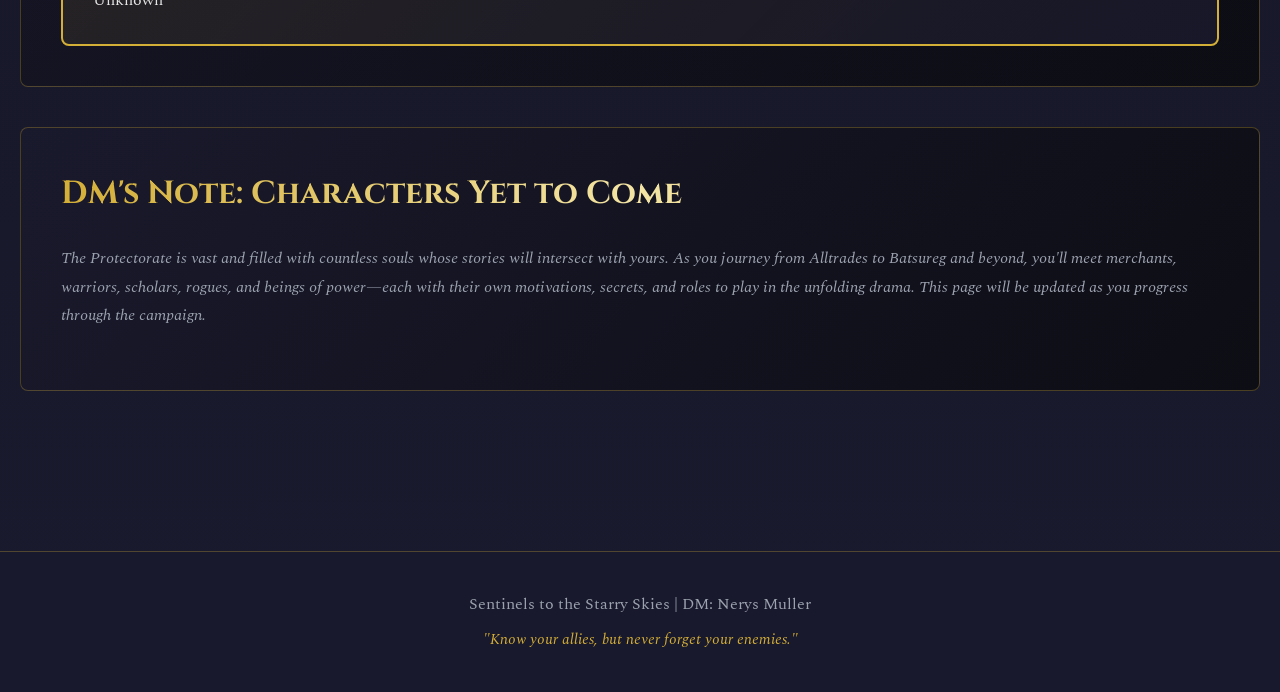
==== commit ac664f93: "Update characters.html" ====
--- a/characters.html
+++ b/characters.html
@@ -71,6 +71,7 @@
                         and it's obvious there's more to her than meets the eye.
                     </p>
                     <span class="character-status status-ally">Ally</span>
+                    </p>
                 </div>
 
                 <div class="character-card">
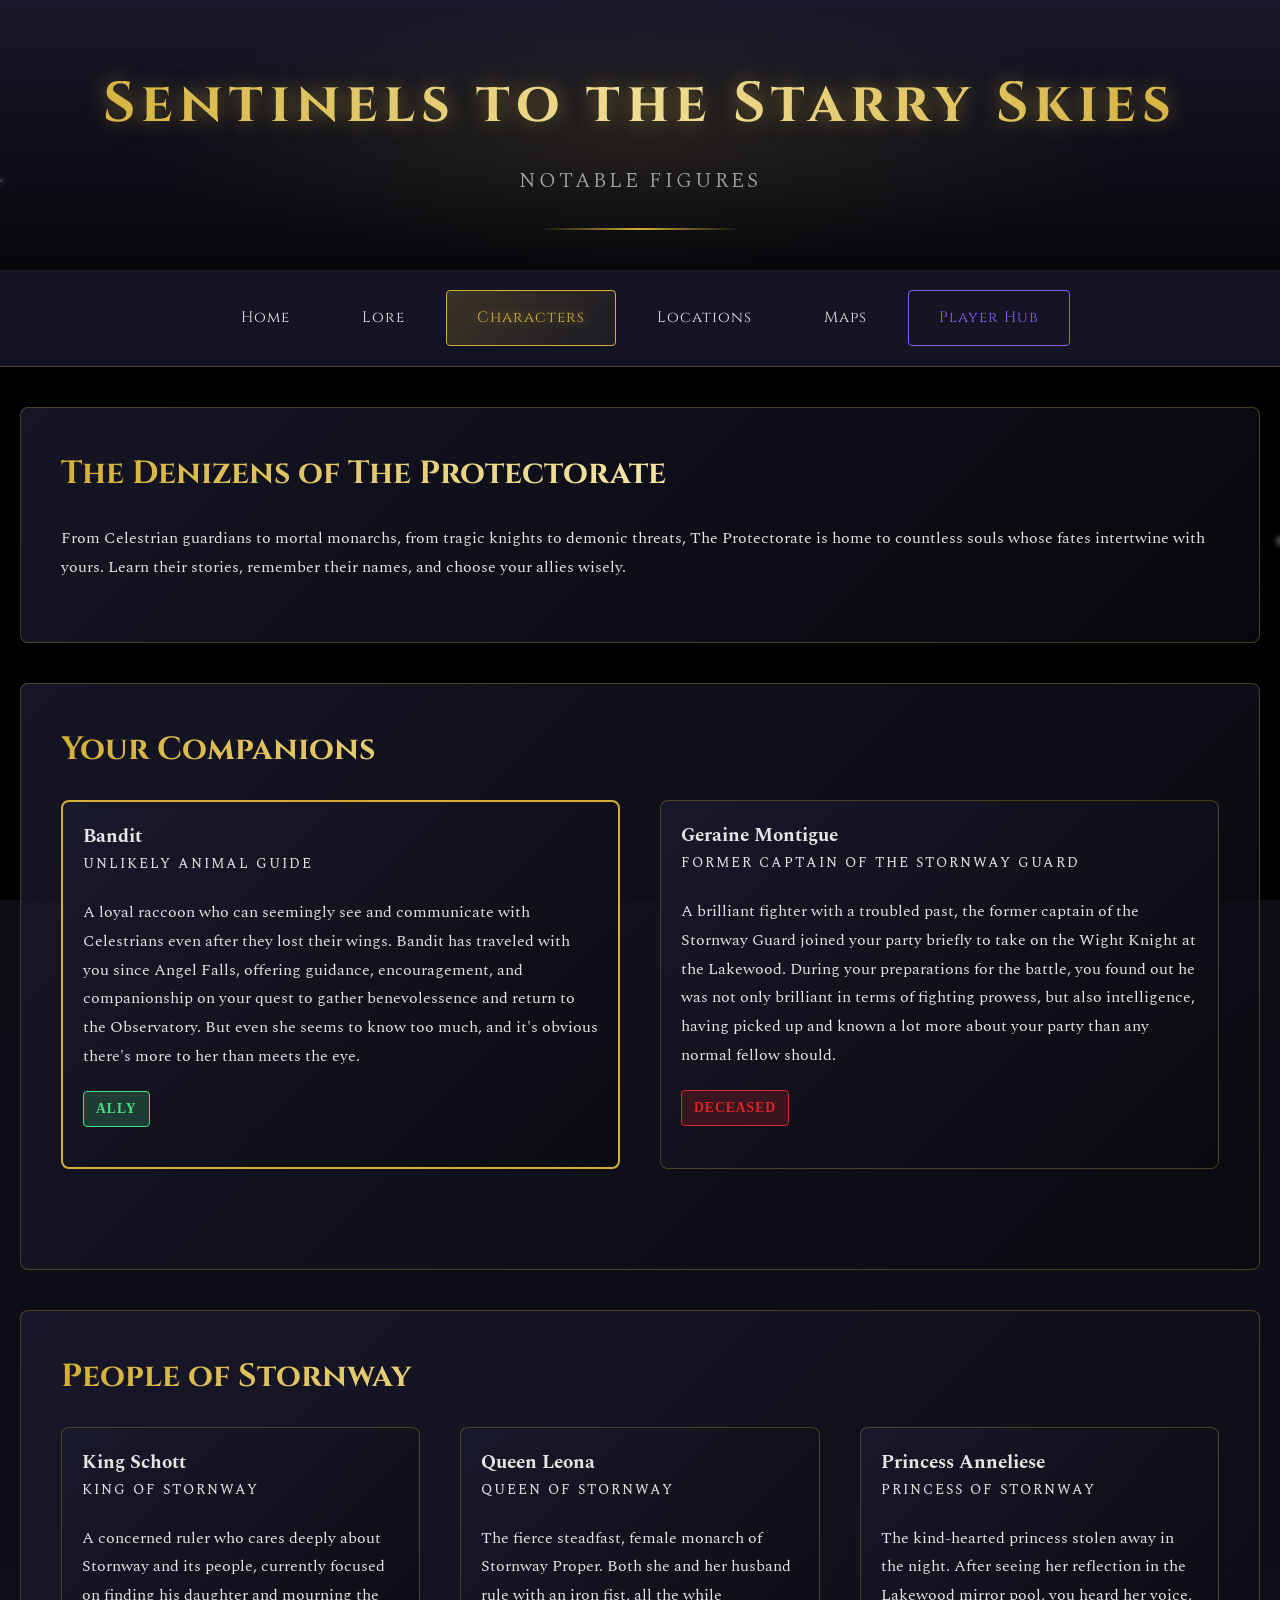
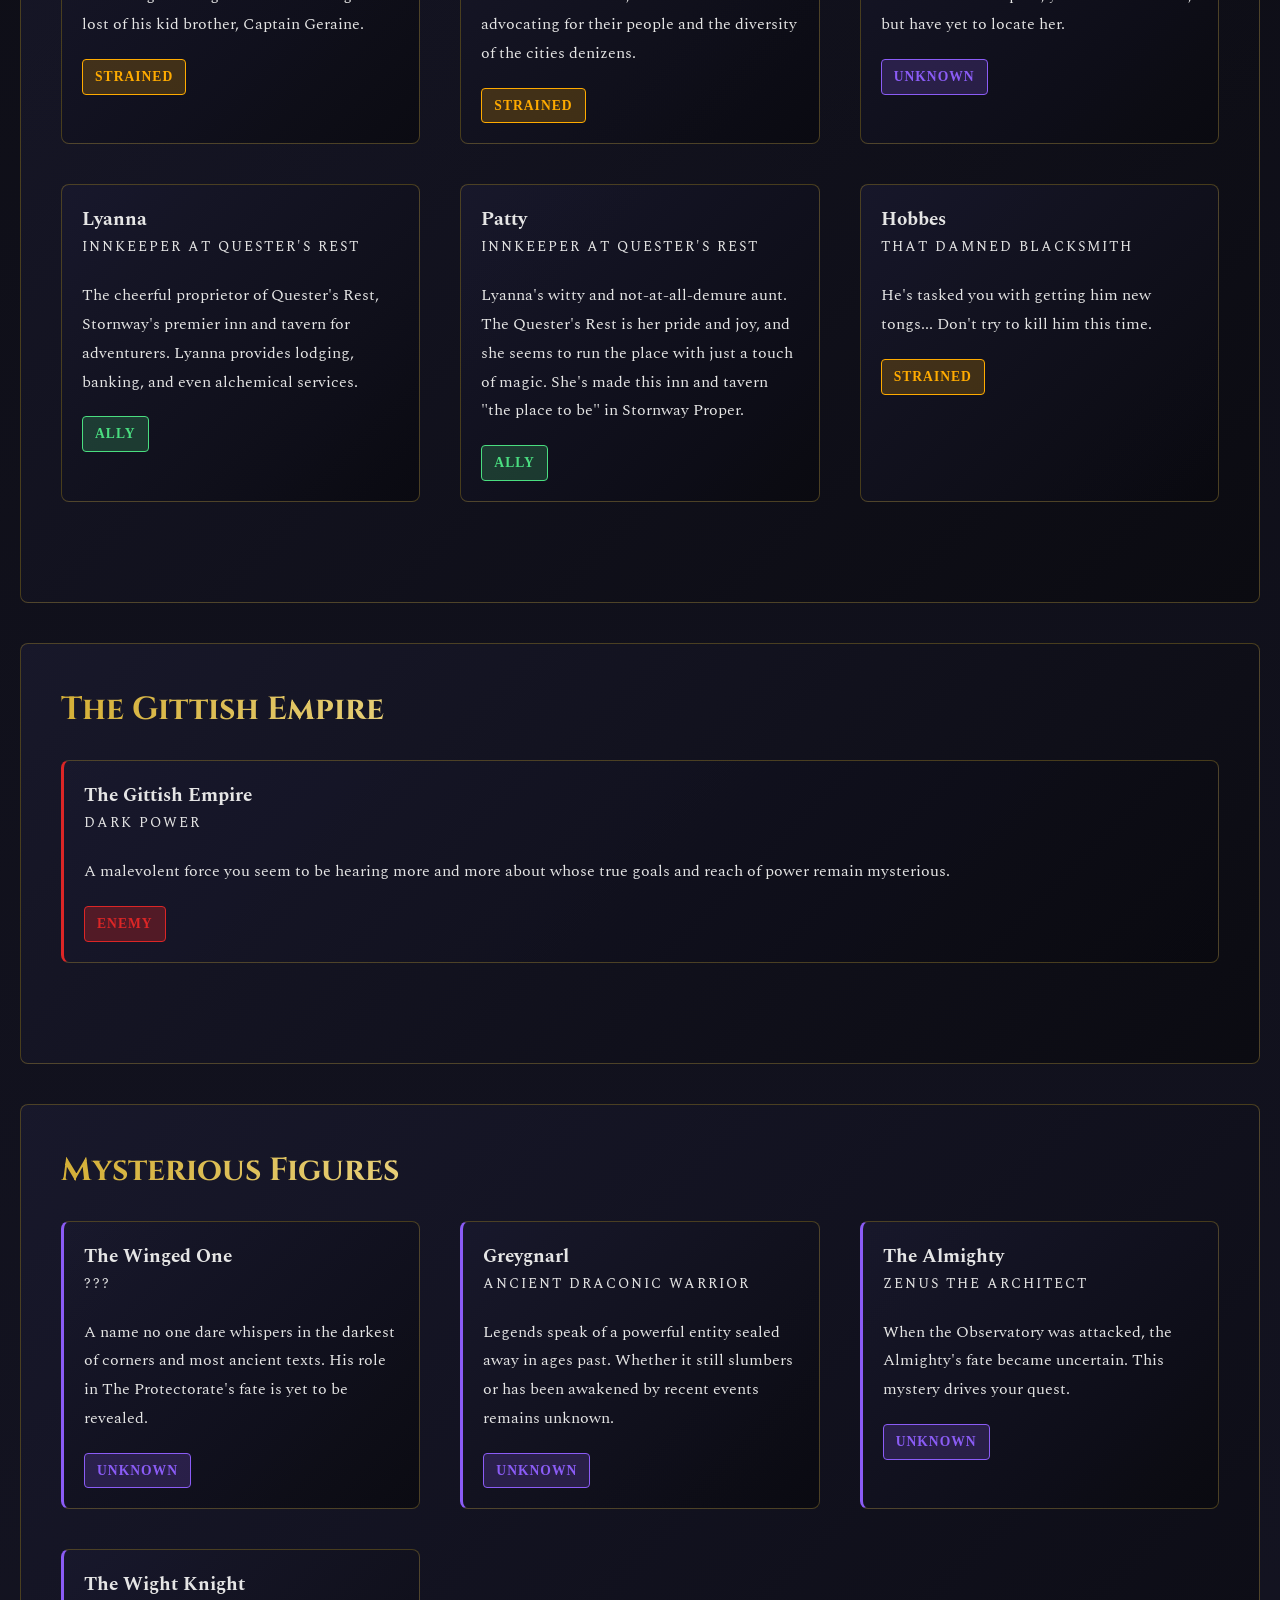
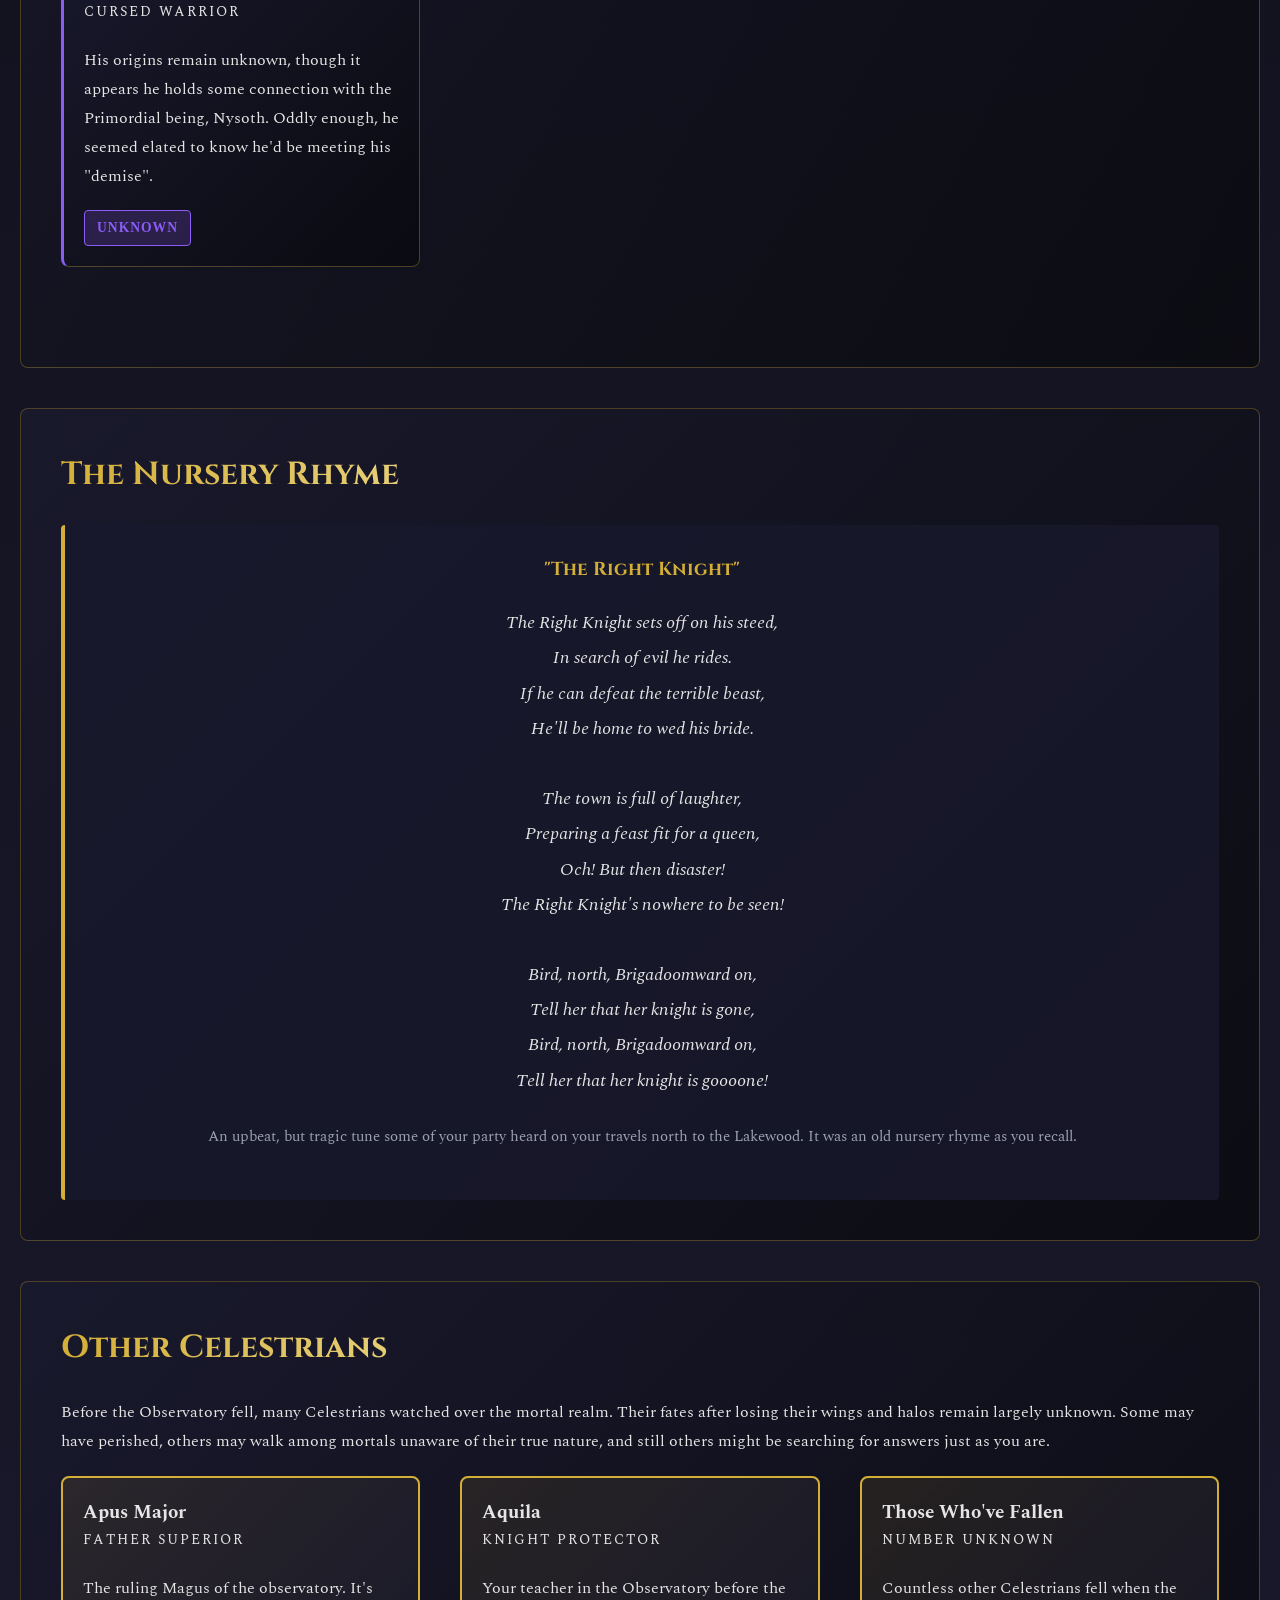
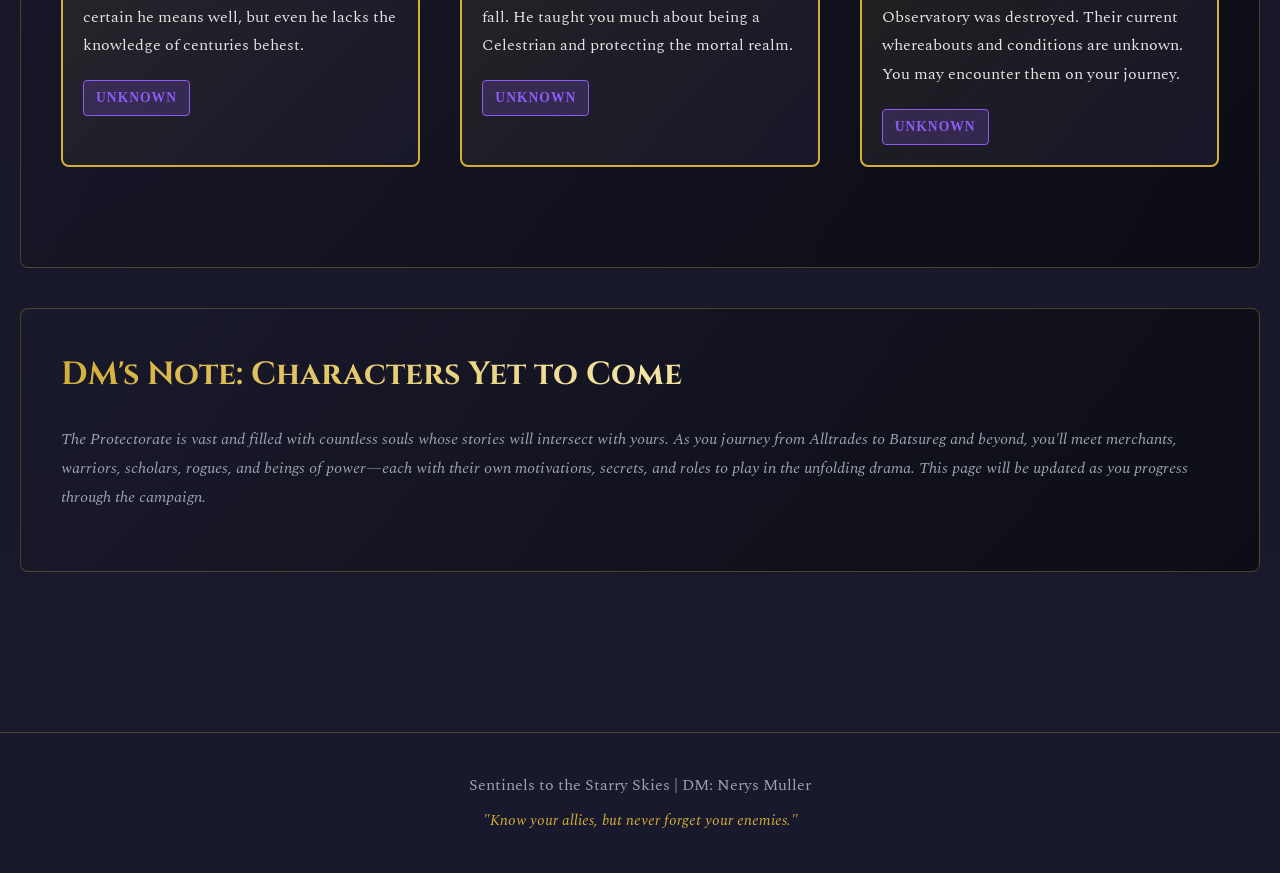
==== commit caaa3db2: "Update characters.html" ====
--- a/characters.html
+++ b/characters.html
@@ -97,9 +97,8 @@
                     <h3>King Schott</h3>
                     <p class="character-title">King of Stornway</p>
                     <p class="character-description">
-                        A concerned ruler who genuinely cares for his kingdom and daughter. He cares deeply about Stornoway and its people,
-                        What is currently focused on locating his daughter as well as dealing with the loss of his bastard kid brother
-                        and former Captain of the Stornyway Guard, Geraine.
+                        A concerned ruler who cares deeply about Stornway and its people, currently focused on finding his daughter
+                        and mourning the lost of his kid brother, Captain Geraine.
                     </p>
                     <span class="character-status status-strained">Strained</span>
                 </div>
@@ -118,8 +117,8 @@
                     <h3>Princess Anneliese</h3>
                     <p class="character-title">Princess of Stornway</p>
                     <p class="character-description">
-                        The kind-hearted princess whom the Wight Knight stole away in the night. After seeing her reflection in the
-                        Lakewood mirror pool, you heard her voice, but we're never able to locate her. She is still nowhere to be found.
+                        The kind-hearted princess stolen away in the night. After seeing her reflection in the
+                        Lakewood mirror pool, you heard her voice, but have yet to locate her.
                     </p>
                     <span class="character-status status-unknown">Unknown</span>
                 </div>
@@ -129,7 +128,7 @@
                     <p class="character-title">Innkeeper at Quester's Rest</p>
                     <p class="character-description">
                         The cheerful proprietor of Quester's Rest, Stornway's premier inn and tavern for adventurers. Lyanna provides 
-                        lodging, banking, and even alchemical services. Her inn has become a home base for your adventures.
+                        lodging, banking, and even alchemical services.
                     </p>
                     <span class="character-status status-ally">Ally</span>
                 </div>
@@ -138,9 +137,8 @@
                     <h3>Patty</h3>
                     <p class="character-title">Innkeeper at Quester's Rest</p>
                     <p class="character-description">
-                        Lyanna's witty and not-at-all-demure aunt. You saved her from the beholder in the depths of the Hexagon, not too long ago.
-                        The Quester's Rest is her pride and joy, and she seems to run the place with just a touch of magic. Known for her fantastic
-                        homecooking and rather strong, eclectic brews, she's made this inn and tavern "the place to be" in Stornway Proper.
+                        Lyanna's witty and not-at-all-demure aunt. The Quester's Rest is her pride and joy, and she seems to run the place
+                        with just a touch of magic. She's made this inn and tavern "the place to be" in Stornway Proper.
                     </p>
                     <span class="character-status status-ally">Ally</span>
                 </div>
@@ -201,8 +199,7 @@
                     <h3>The Almighty</h3>
                     <p class="character-title">Zenus the Architect</p>
                     <p class="character-description">
-                        The supreme being who ruled the Observatory and commanded the Celestrians. When the Observatory was 
-                        attacked, the Almighty's fate became uncertain. What happened to Him during the fall? This mystery 
+                        When the Observatory was attacked, the Almighty's fate became uncertain. This mystery 
                         drives your quest.
                     </p>
                     <span class="character-status status-unknown">Unknown</span>
@@ -212,10 +209,8 @@
                     <h3>The Wight Knight</h3>
                     <p class="character-title">Cursed Warrior</p>
                     <p class="character-description">
-                        After your strong-willed and detrimental battle with the fellow, his origins remain unknown. It appears
-                        he holds some connection with the Primordial being, Nysoth, said to be trapped in the Abyss below.
-                        He'd stolen away Stornway's princess in the night with an unknown motive, though he seemed elated to know
-                        he'd be meeting his "demise".
+                        His origins remain unknown, though it appears he holds some connection with the Primordial being, Nysoth.
+                        Oddly enough, he seemed elated to know he'd be meeting his "demise".
                     </p>
                     <span class="character-status status-unknown">Unknown</span>
                 </div>
@@ -261,26 +256,25 @@
             <div class="character-grid">
                 <div class="character-card" style="border: 2px solid var(--accent-gold); background: linear-gradient(135deg, rgba(212, 175, 55, 0.1), rgba(26, 26, 46, 0.8));">
                     <h3>Apus Major</h3>
-                    <p class="character-title">Father Superior of the Celestrian Order</p>
-                    <p class="character-description">
-                        The ruling Magus of the observatory. A kind hearted, and stoutly fellow, it's certain he means well,
-                        but even he likes the knowledge of centuries behest.
+                    <p class="character-title">Father Superior</p>
+                    <p class="character-description">
+                        The ruling Magus of the observatory. It's certain he means well,
+                        but even he lacks the knowledge of centuries behest.
                     </p>
                     <span class="character-status status-unknown">Unknown</span>
                 </div>
                 <div class="character-card" style="border: 2px solid var(--accent-gold); background: linear-gradient(135deg, rgba(212, 175, 55, 0.1), rgba(26, 26, 46, 0.8));">
                     <h3>Aquila</h3>
-                    <p class="character-title">Former Mentor & Knight Protector of the Celestrian Order</p>
-                    <p class="character-description">
-                        Your teacher in the Observatory before the fall. Aquila's current whereabouts and condition after 
-                        losing his wings remain a mystery. He taught you much about being a Celestrian and protecting the 
-                        mortal realm.
+                    <p class="character-title">Knight Protector</p>
+                    <p class="character-description">
+                        Your teacher in the Observatory before the fall. He taught you much about being a Celestrian
+                        and protecting the mortal realm.
                     </p>
                     <span class="character-status status-unknown">Unknown</span>
                 </div>  
                 <div class="character-card" style="border: 2px solid var(--accent-gold); background: linear-gradient(135deg, rgba(212, 175, 55, 0.1), rgba(26, 26, 46, 0.8));">
                     <h3>Those Who've Fallen</h3>
-                    <p class="character-title">Unknown Number</p>
+                    <p class="character-title">Number Unknown</p>
                     <p class="character-description">
                         Countless other Celestrians fell when the Observatory was destroyed. Their current whereabouts 
                         and conditions are unknown. You may encounter them on your journey.
--- a/styles.css
+++ b/styles.css
@@ -439,7 +439,7 @@
     background: linear-gradient(135deg, rgba(26, 26, 46, 0.8), rgba(10, 10, 15, 0.8));
     border: 1px solid var(--border-glow);
     border-radius: 8px;
-    padding: 30px;
+    padding: 20px;
     transition: all 0.3s ease;
 }
 
@@ -510,7 +510,7 @@
 .info-grid {
     display: grid;
     grid-template-columns: repeat(auto-fit, minmax(280px, 1fr));
-    gap: 30px;
+    gap: 40px;
     margin-bottom: 60px;
 }
 
@@ -615,6 +615,14 @@
     line-height: 1.7;
 }
 
+/* Character Grid - UPDATED FOR BETTER SPACING */
+.character-grid {
+    display: grid;
+    grid-template-columns: repeat(auto-fit, minmax(280px, 1fr));
+    gap: 40px;
+    margin-bottom: 60px;
+}
+
 /* Player Access */
 .player-access {
     text-align: center;
@@ -688,6 +696,61 @@
     font-size: 1.1rem;
     margin-bottom: 10px;
     display: block;
+}
+
+/* Character Card Specific Styles */
+.character-title {
+    color: var(--accent-blue);
+    font-size: 0.9rem;
+    text-transform: uppercase;
+    letter-spacing: 2px;
+    margin-bottom: 15px;
+}
+
+.character-description {
+    color: var(--text-light);
+    margin-bottom: 15px;
+    line-height: 1.7;
+}
+
+.character-status {
+    display: inline-block;
+    padding: 6px 12px;
+    border-radius: 4px;
+    font-size: 0.85rem;
+    font-weight: 600;
+    text-transform: uppercase;
+    letter-spacing: 1px;
+}
+
+.status-ally {
+    background: rgba(74, 222, 128, 0.2);
+    border: 1px solid #4ade80;
+    color: #4ade80;
+}
+
+.status-deceased {
+    background: rgba(220, 38, 38, 0.2);
+    border: 1px solid var(--accent-red);
+    color: var(--accent-red);
+}
+
+.status-strained {
+    background: rgba(255, 171, 0, 0.2);
+    border: 1px solid #ffab00;
+    color: #ffab00;
+}
+
+.status-unknown {
+    background: rgba(139, 92, 246, 0.2);
+    border: 1px solid var(--accent-purple);
+    color: var(--accent-purple);
+}
+
+.status-enemy {
+    background: rgba(220, 38, 38, 0.3);
+    border: 1px solid var(--accent-red);
+    color: var(--accent-red);
 }
 
 /* Login Container */
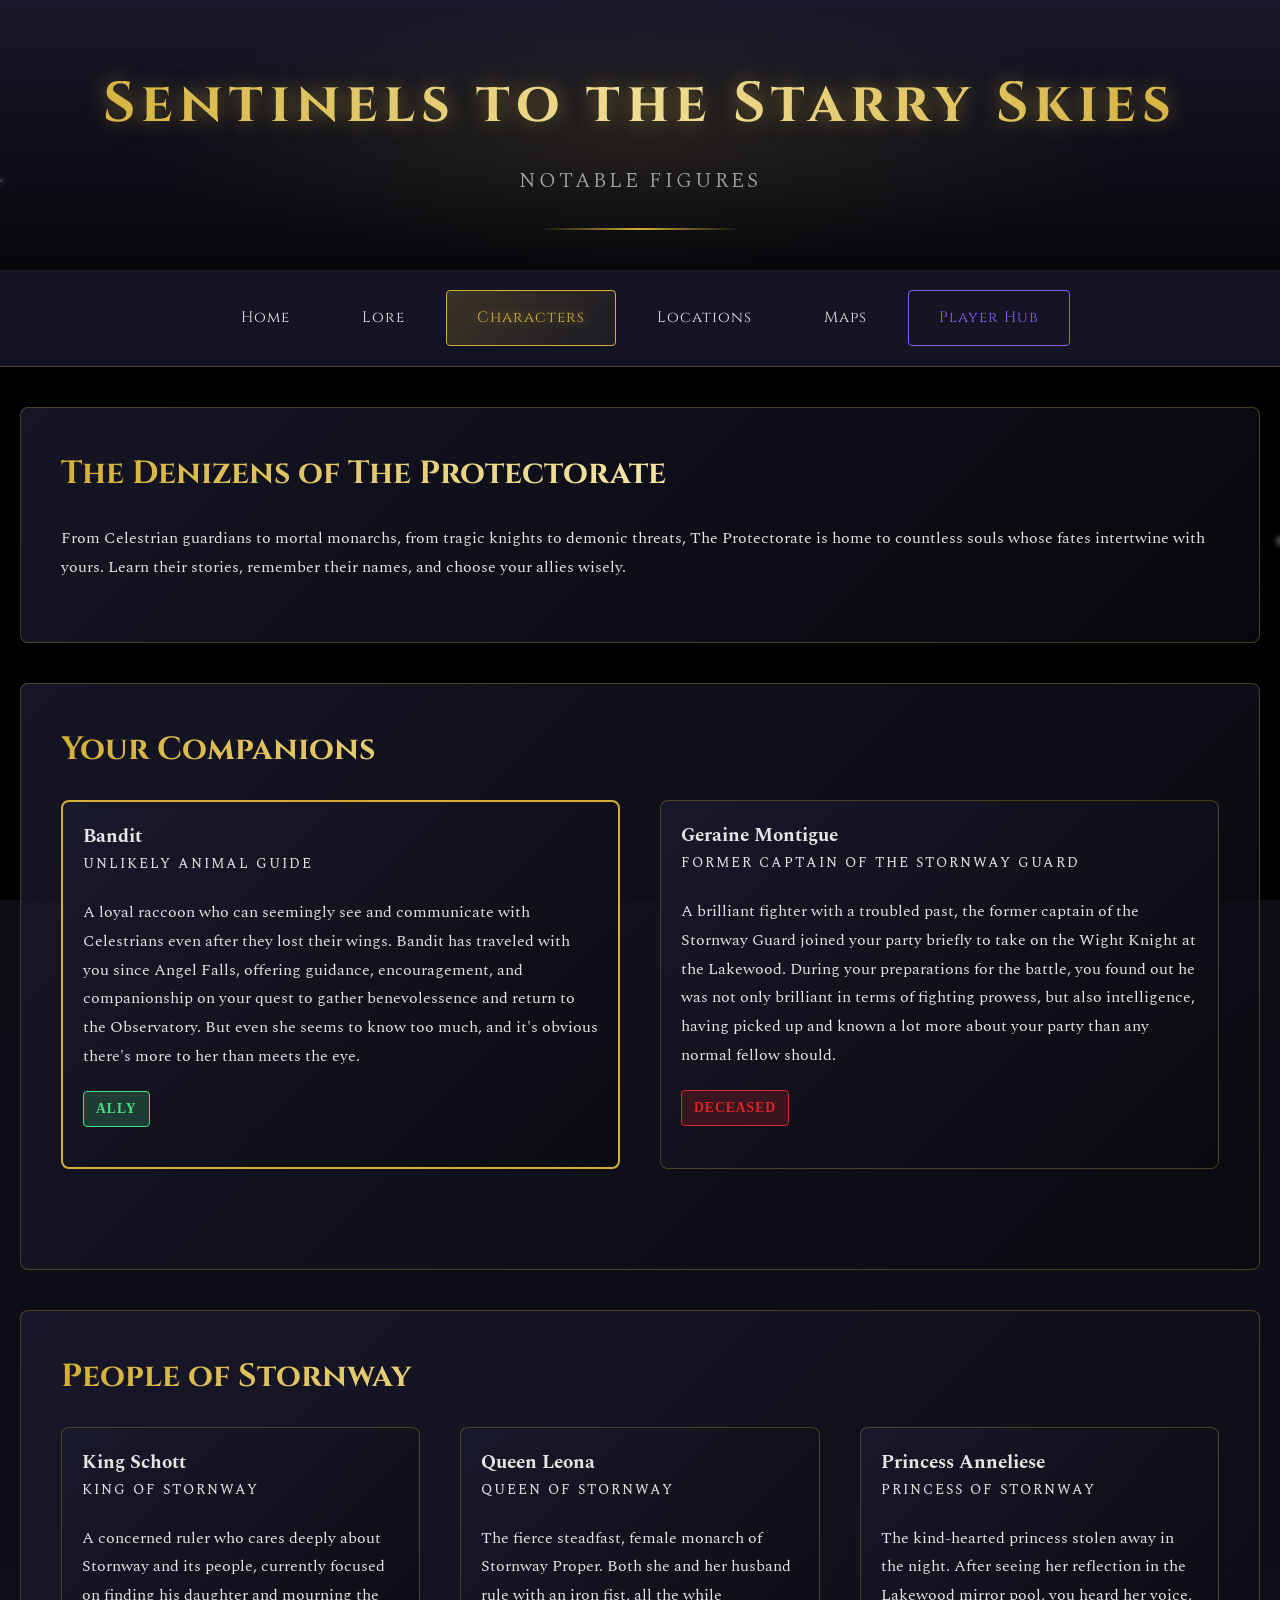
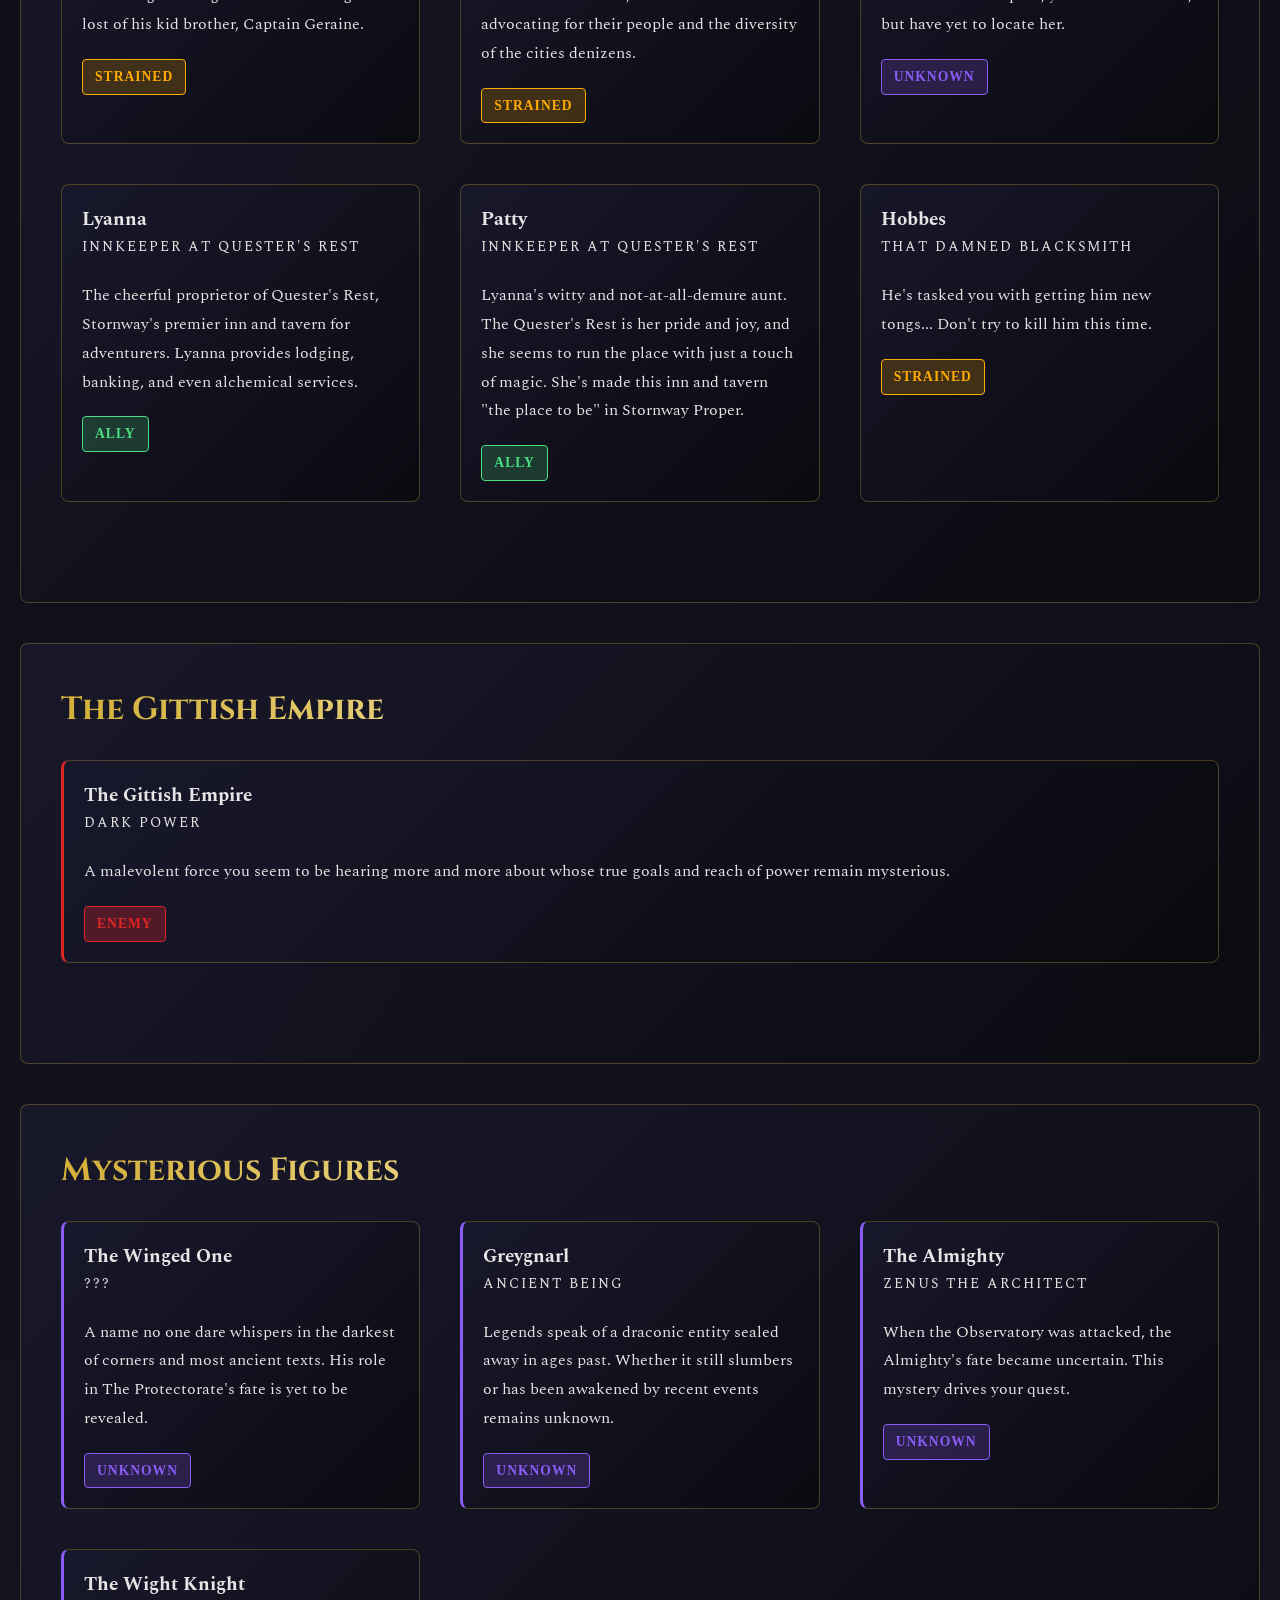
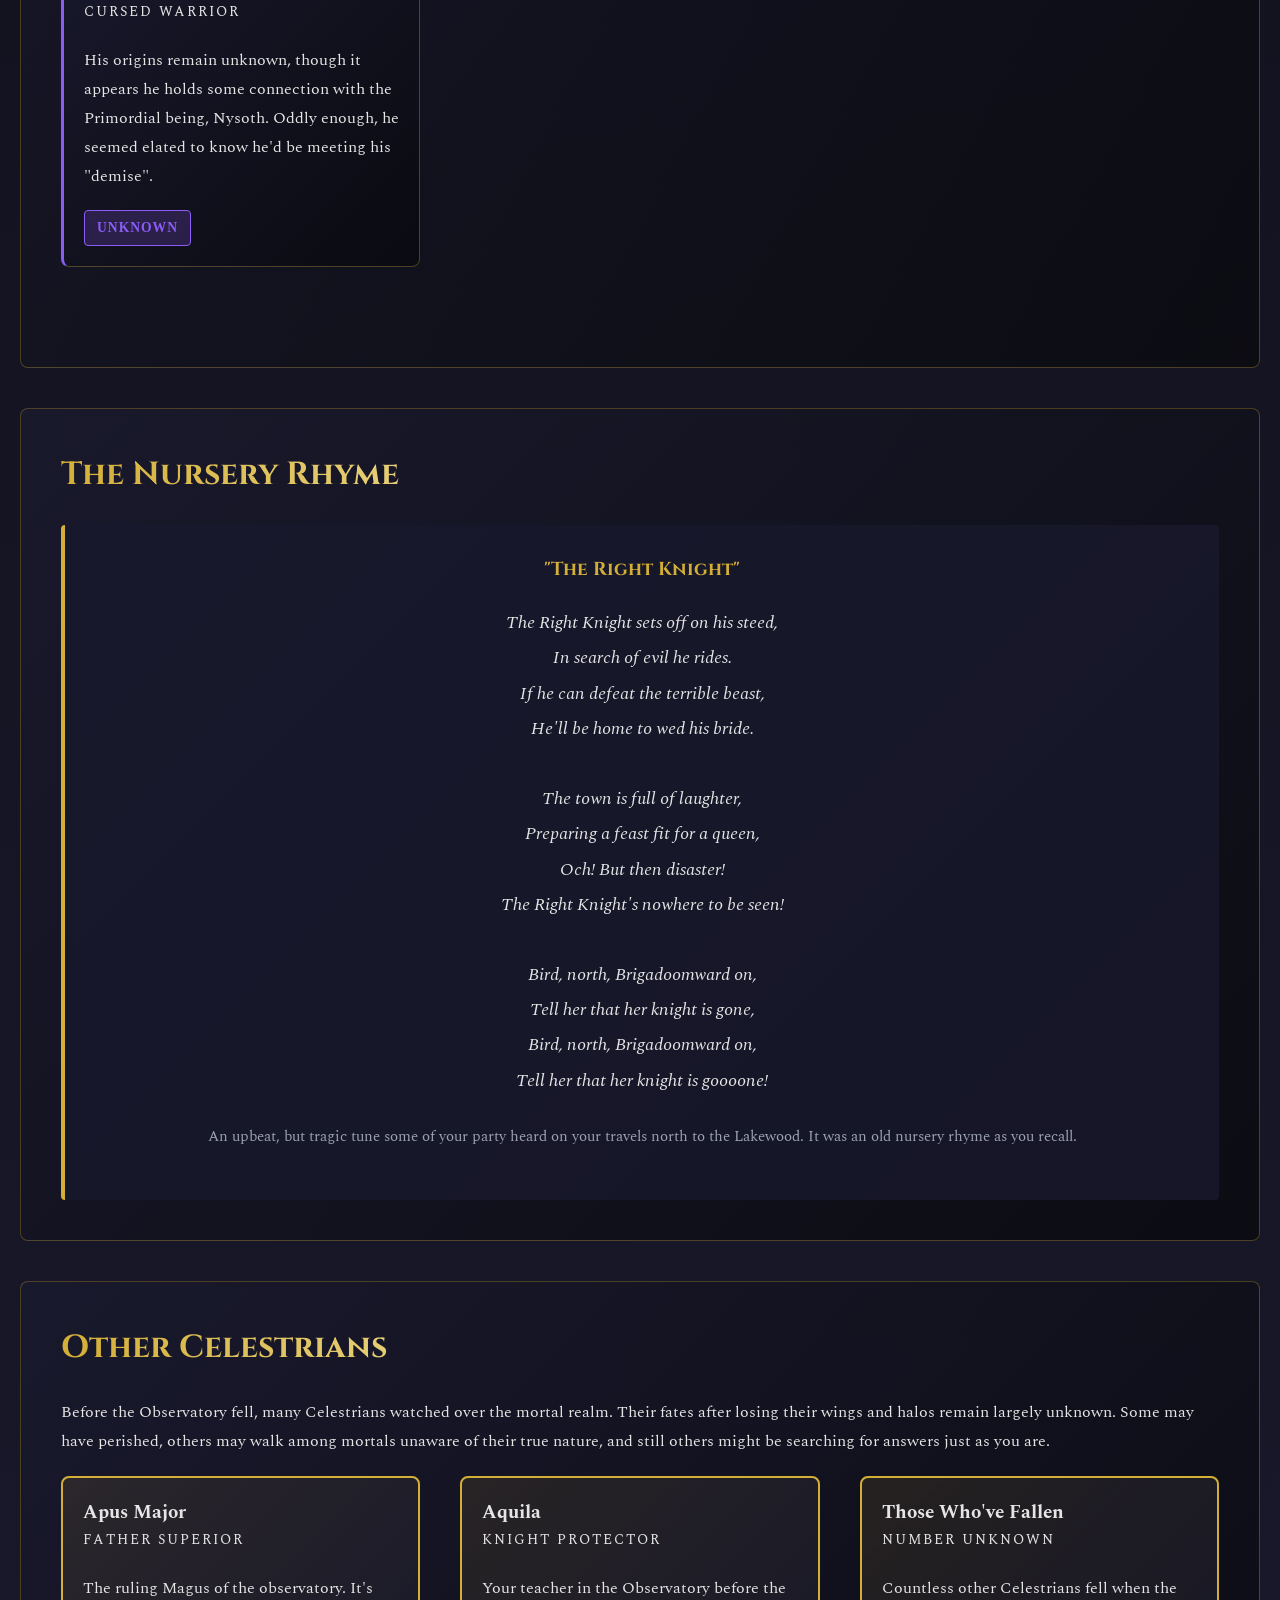
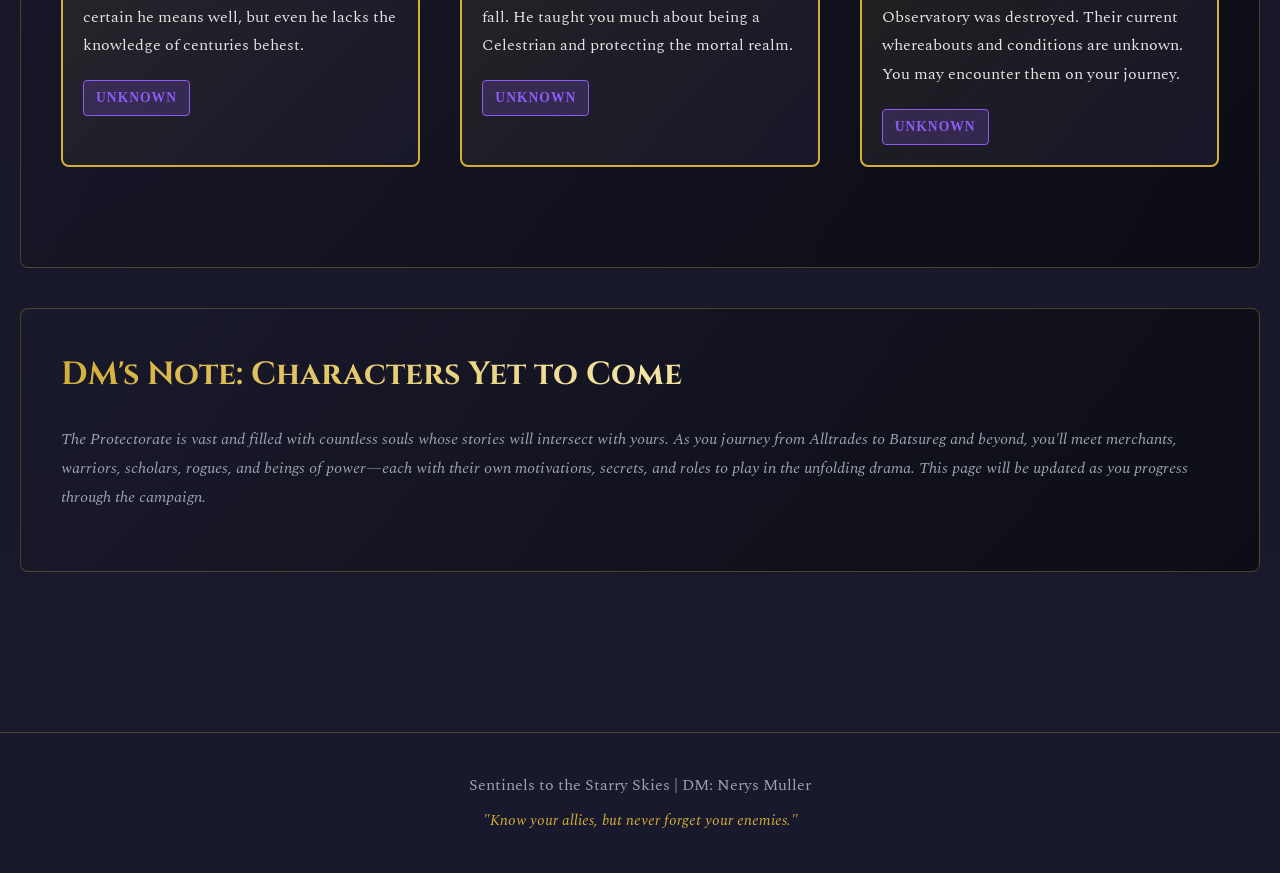
==== commit 2aecc33d: "Update Greygnarl character details" ====
--- a/characters.html
+++ b/characters.html
@@ -187,9 +187,9 @@
 
                 <div class="character-card" style="border-left: 3px solid var(--accent-purple);">
                     <h3>Greygnarl</h3>
-                    <p class="character-title">Ancient Draconic Warrior</p>
-                    <p class="character-description">
-                        Legends speak of a powerful entity sealed away in ages past. Whether it still slumbers or has 
+                    <p class="character-title">Ancient Being</p>
+                    <p class="character-description">
+                        Legends speak of a draconic entity sealed away in ages past. Whether it still slumbers or has 
                         been awakened by recent events remains unknown.
                     </p>
                     <span class="character-status status-unknown">Unknown</span>
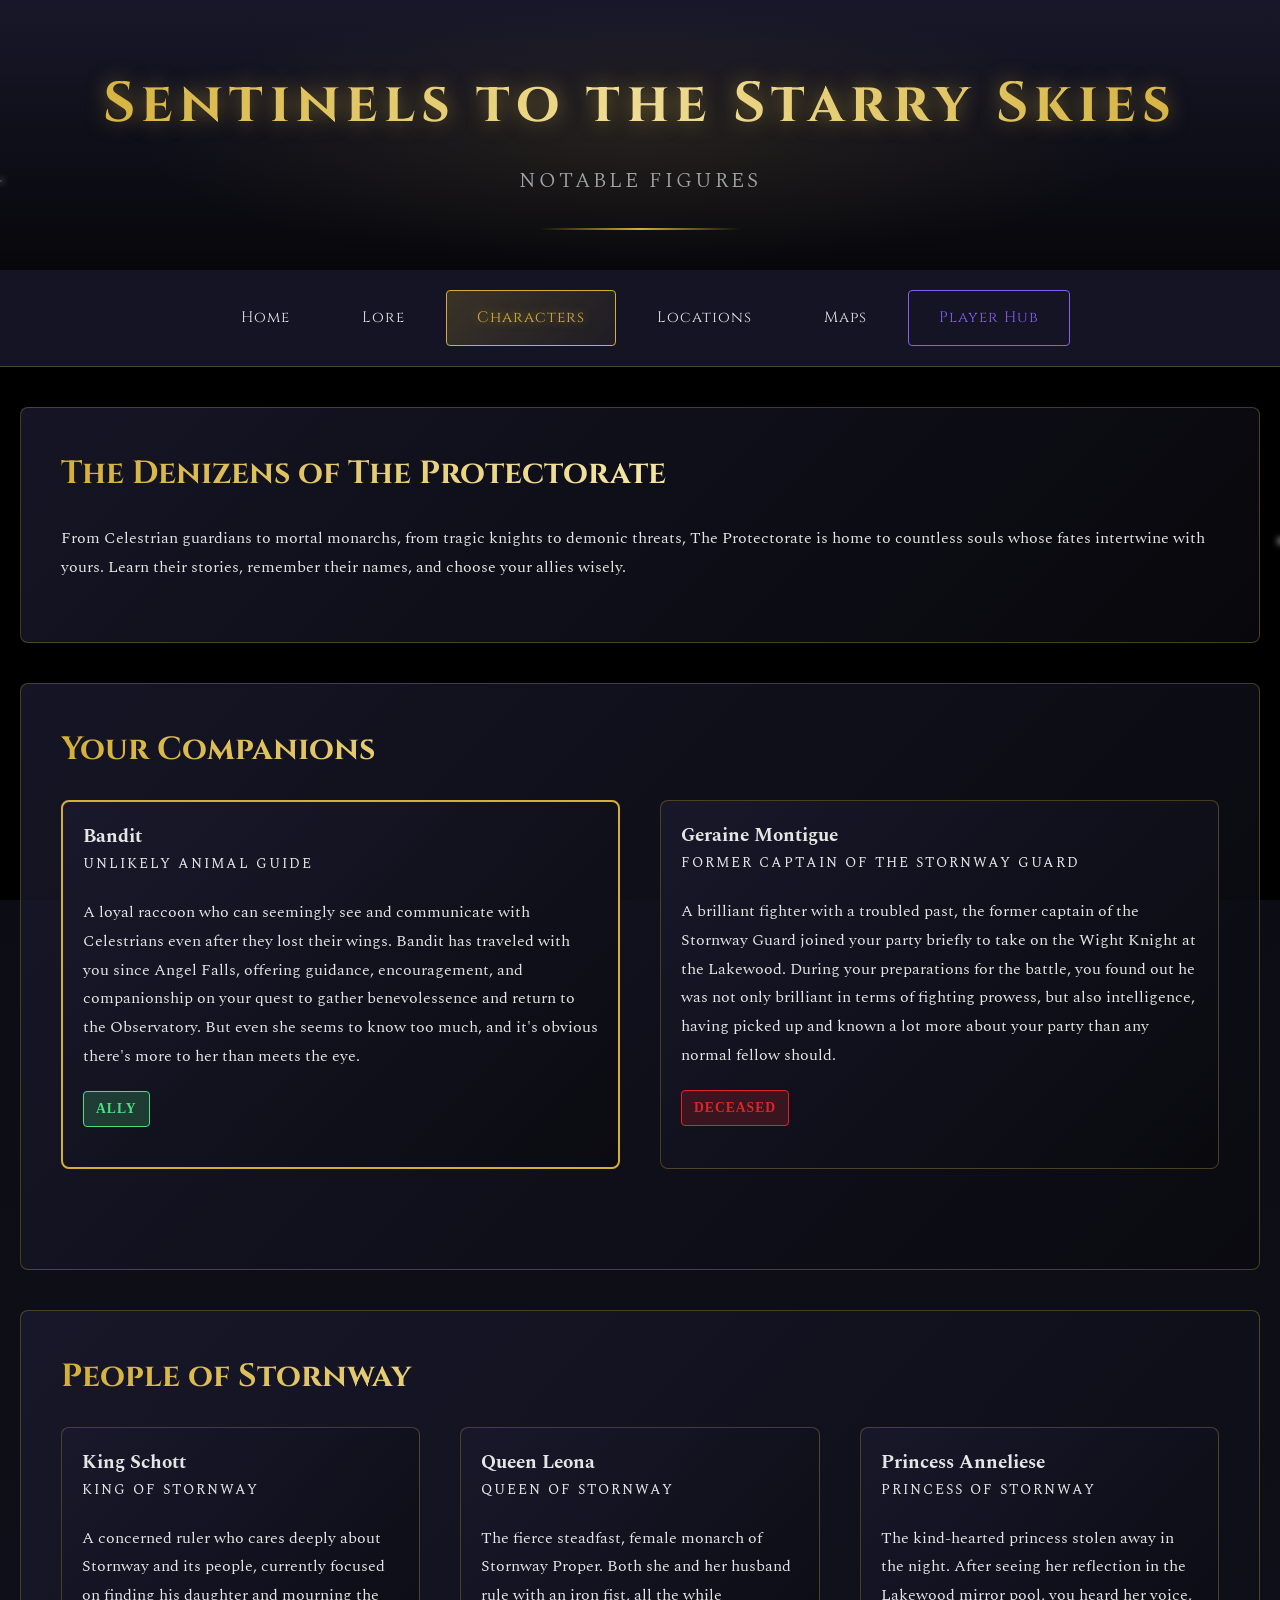
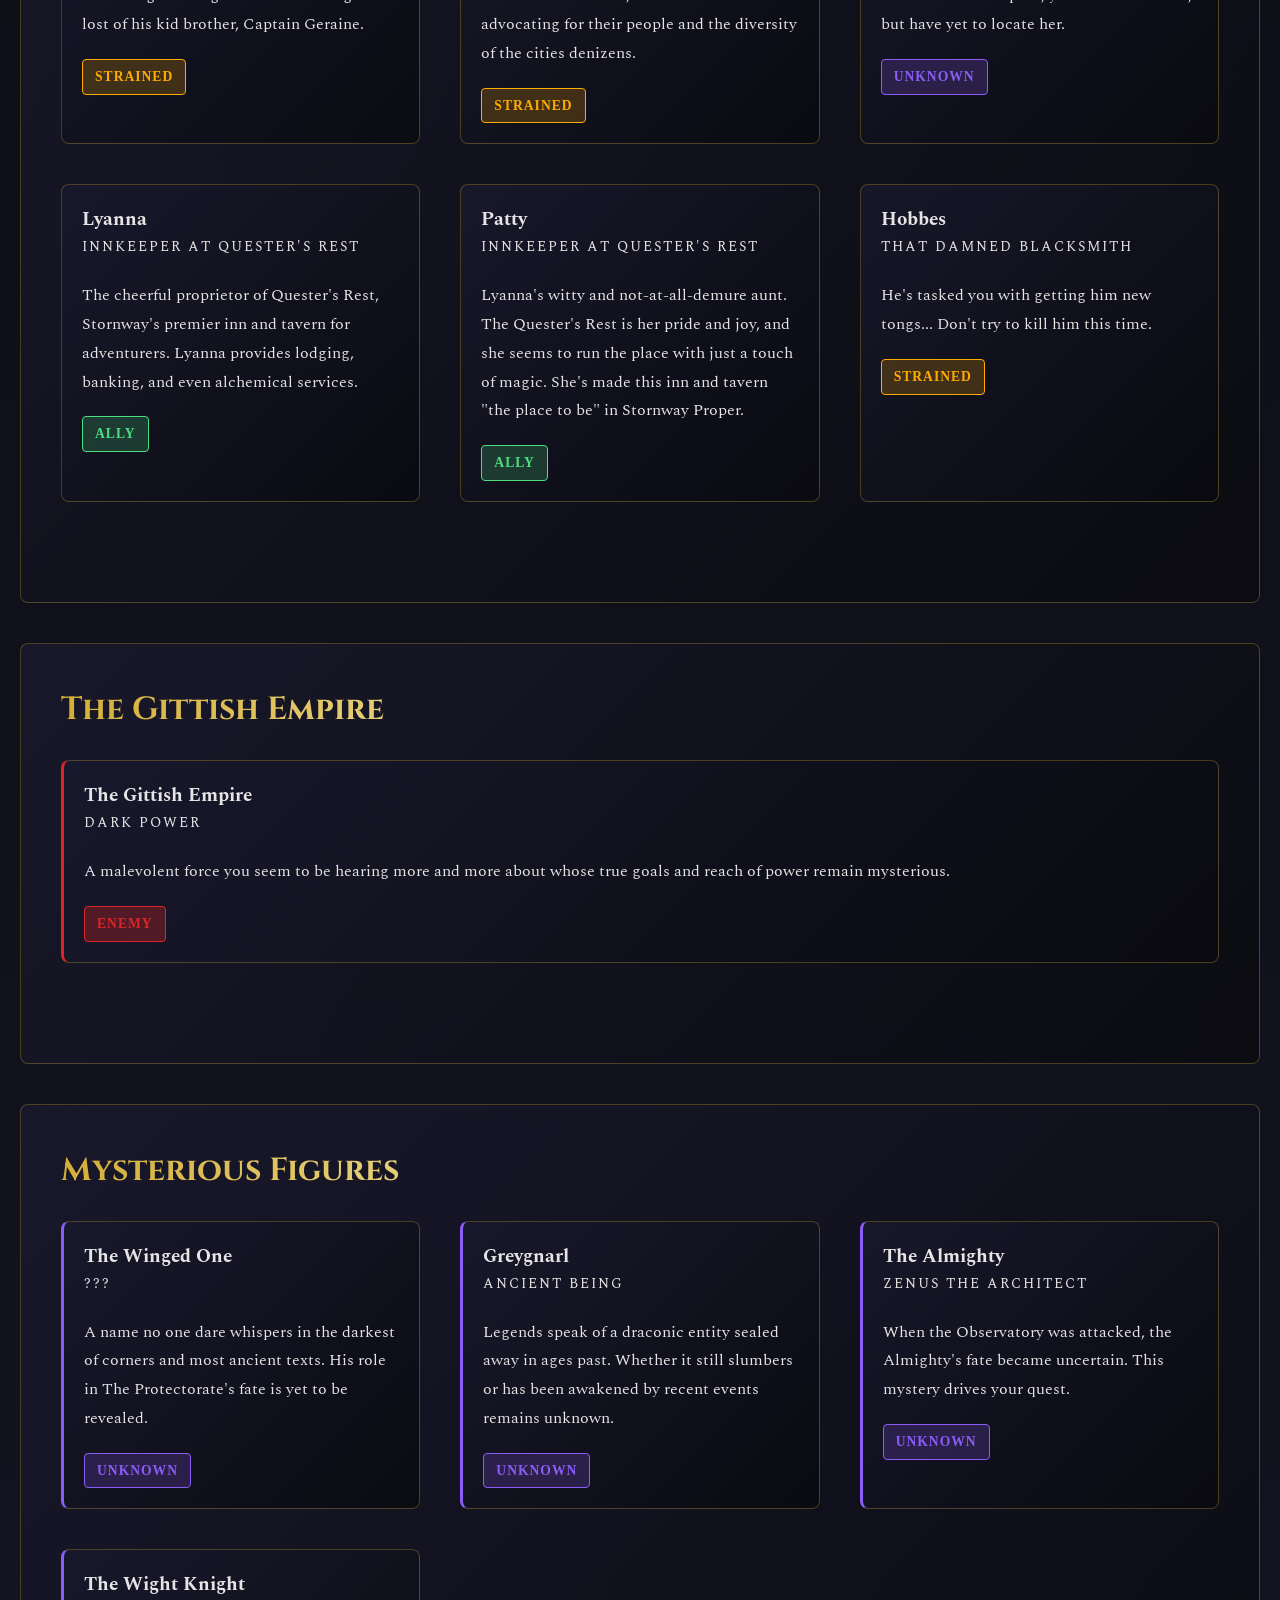
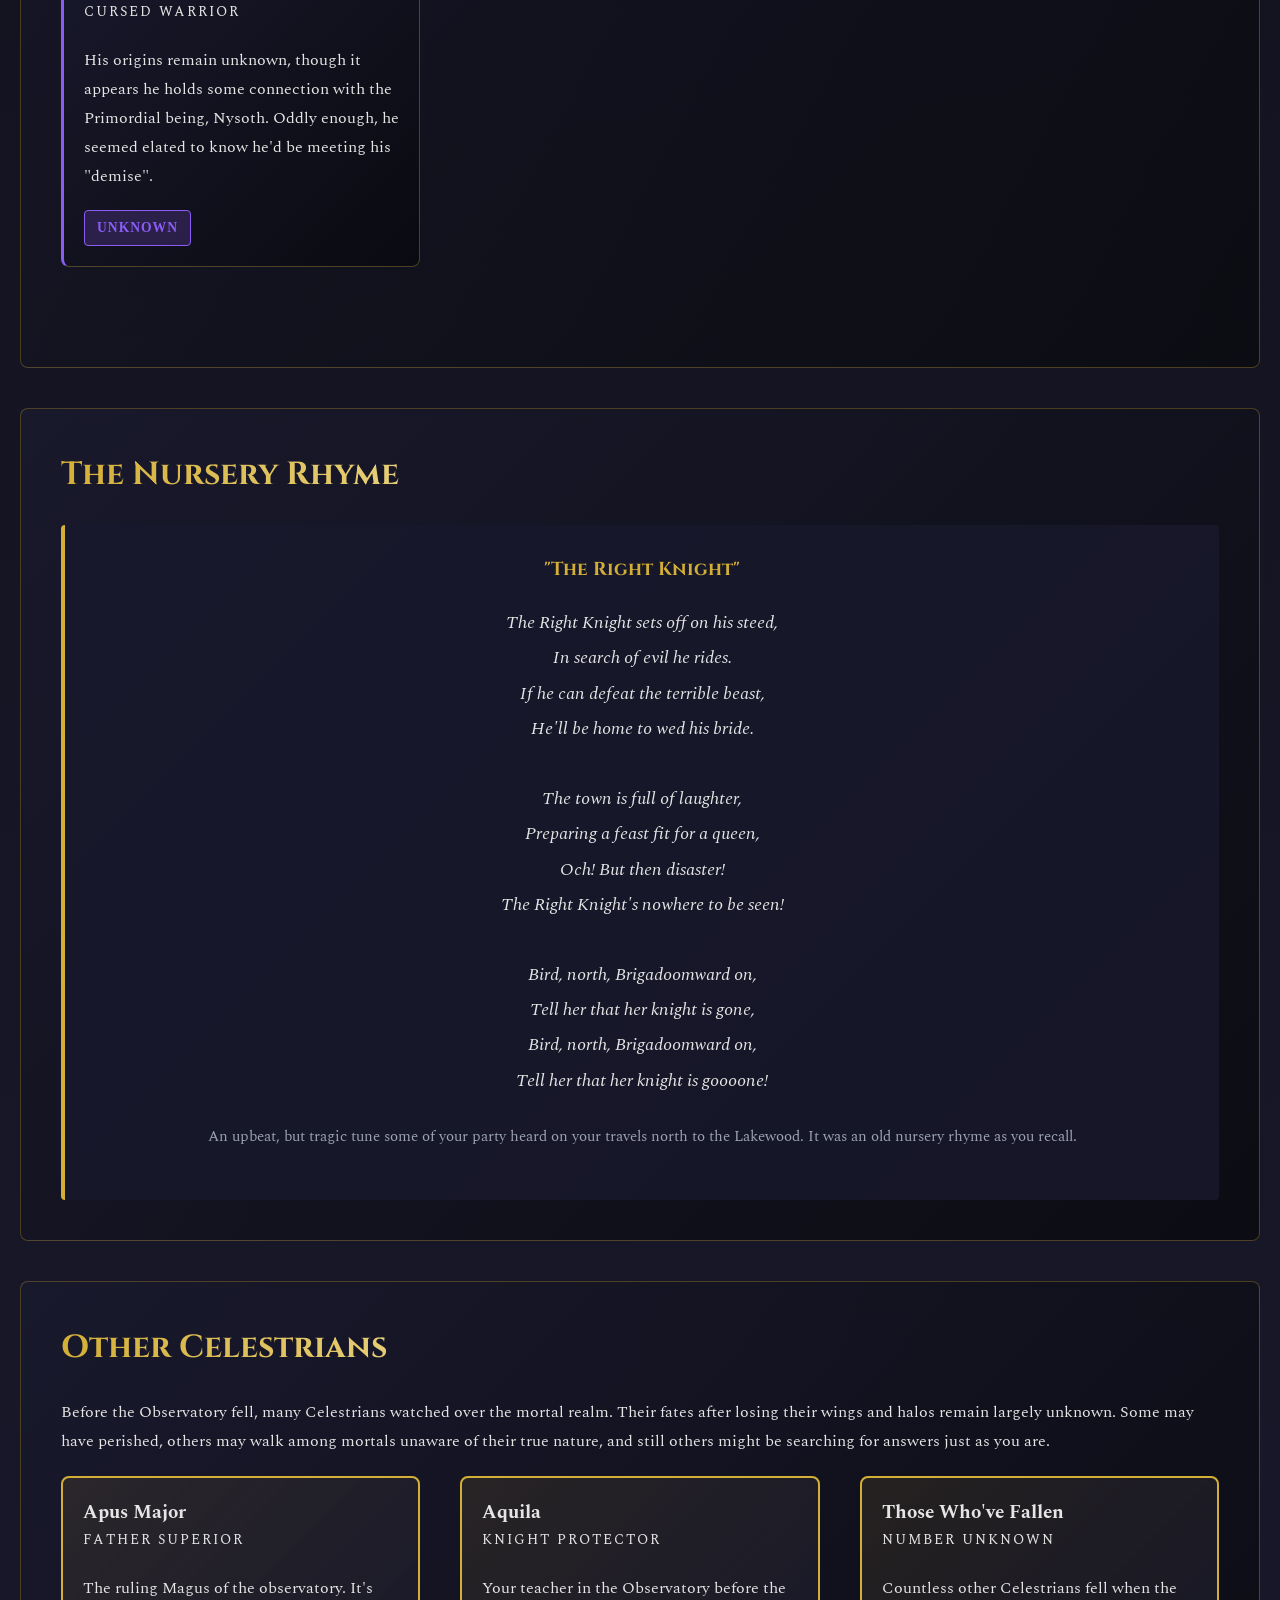
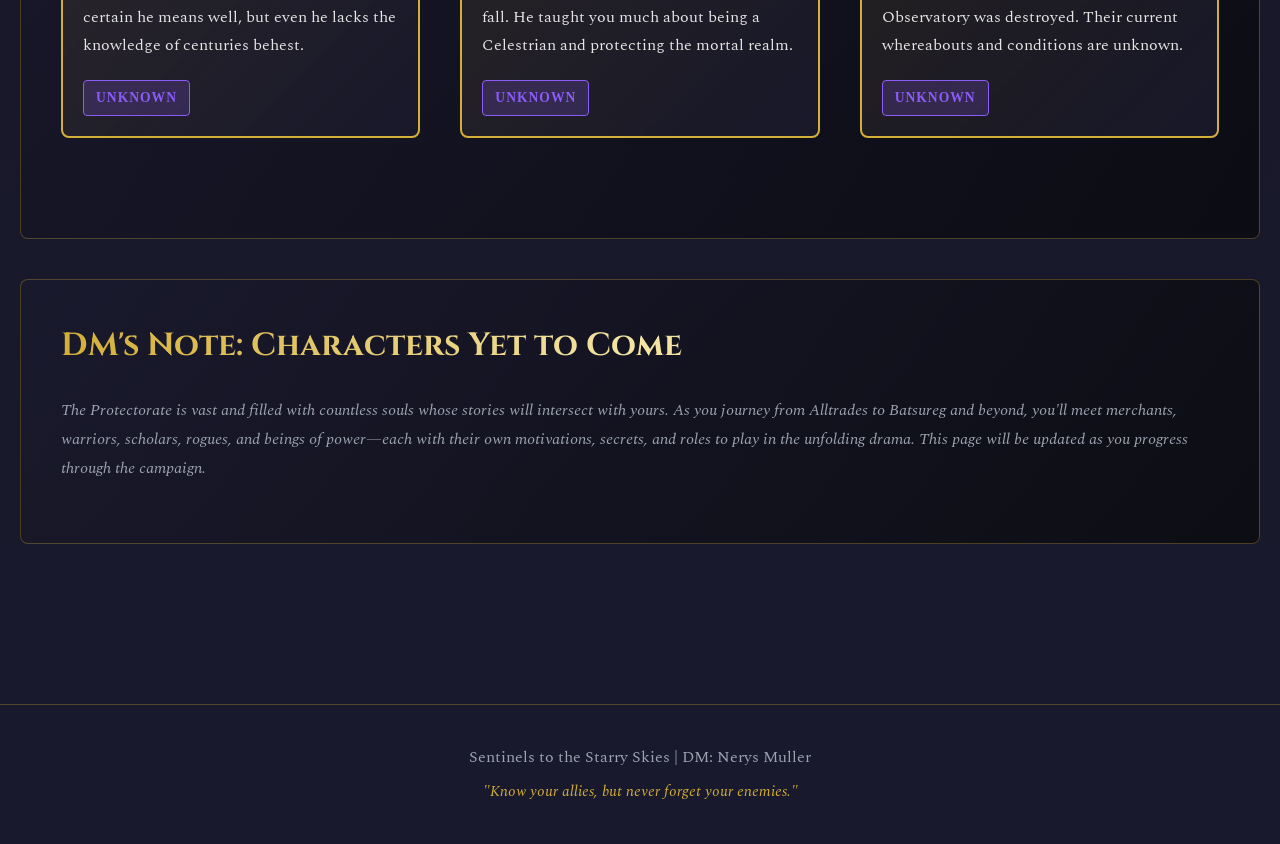
==== commit 2e0e1c80: "Update characters.html" ====
--- a/characters.html
+++ b/characters.html
@@ -277,7 +277,7 @@
                     <p class="character-title">Number Unknown</p>
                     <p class="character-description">
                         Countless other Celestrians fell when the Observatory was destroyed. Their current whereabouts 
-                        and conditions are unknown. You may encounter them on your journey.
+                        and conditions are unknown.
                     </p>
                     <span class="character-status status-unknown">Unknown</span>
                 </div>
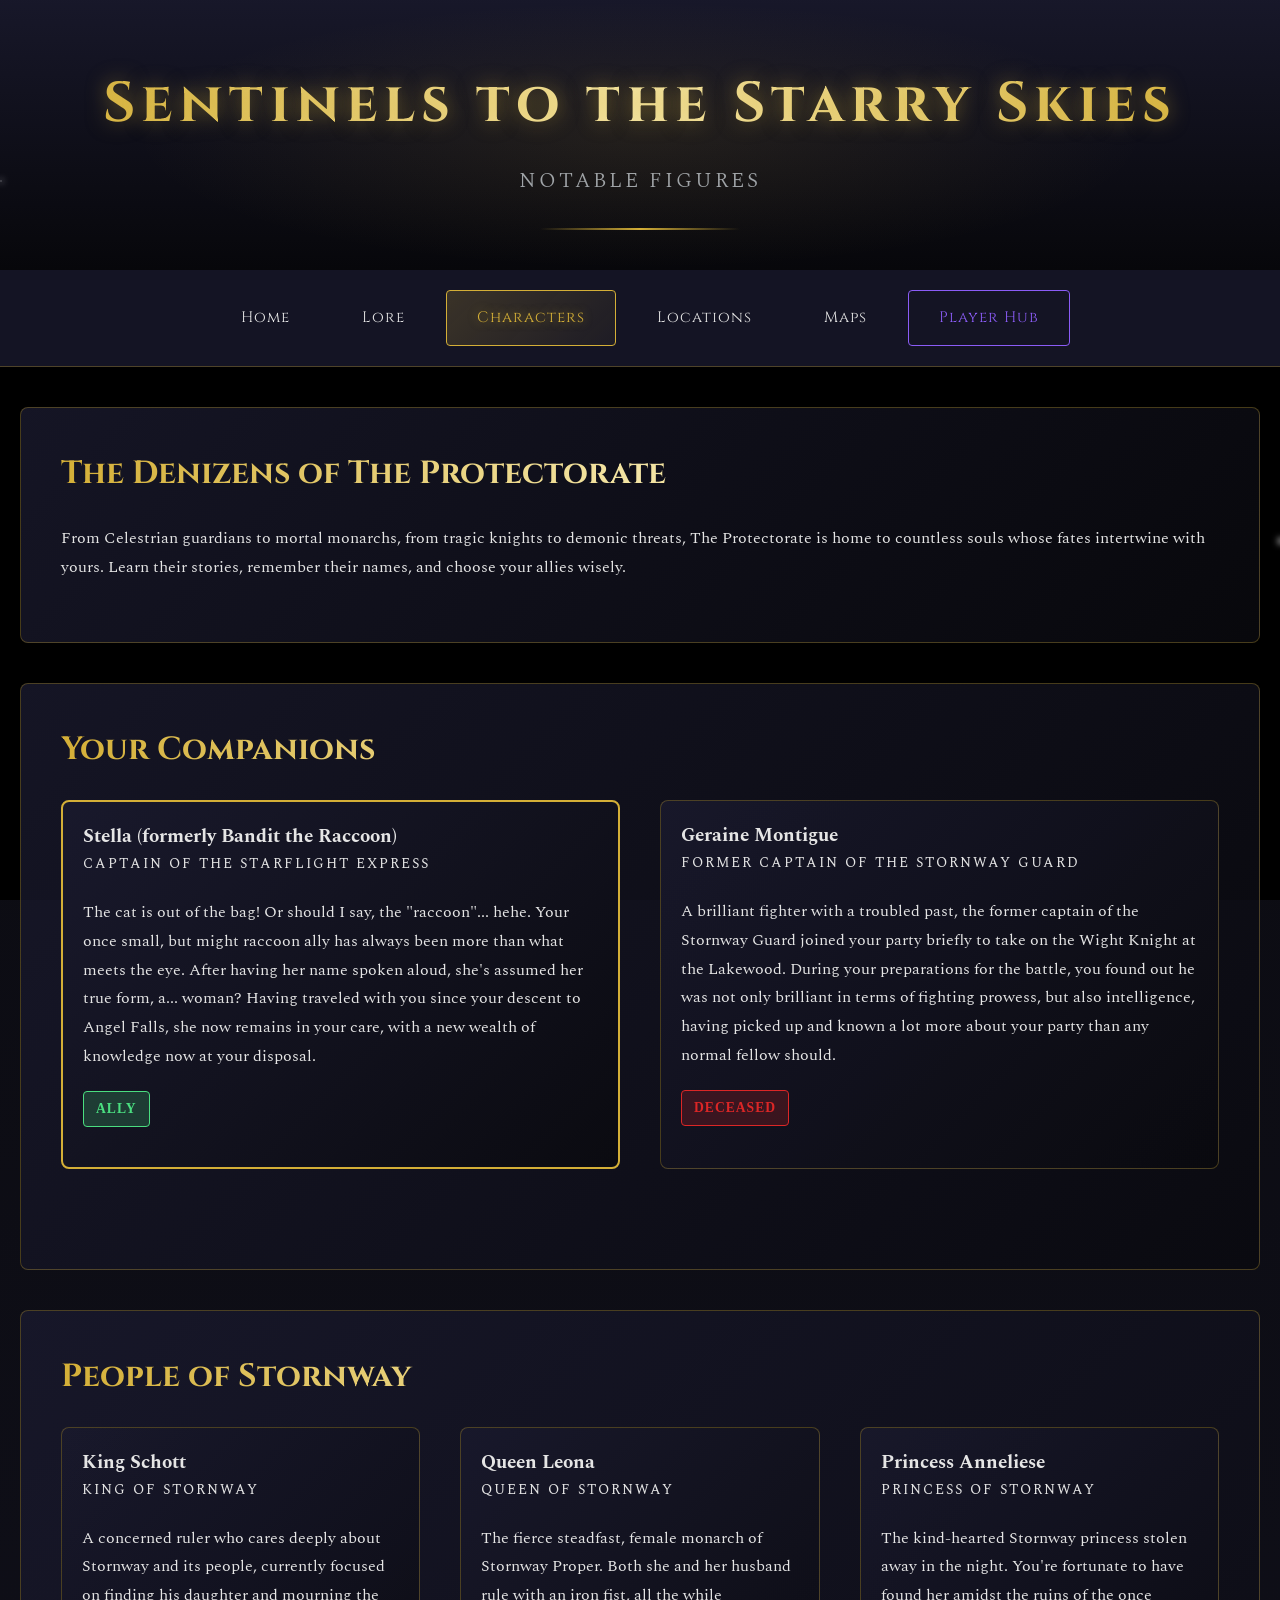
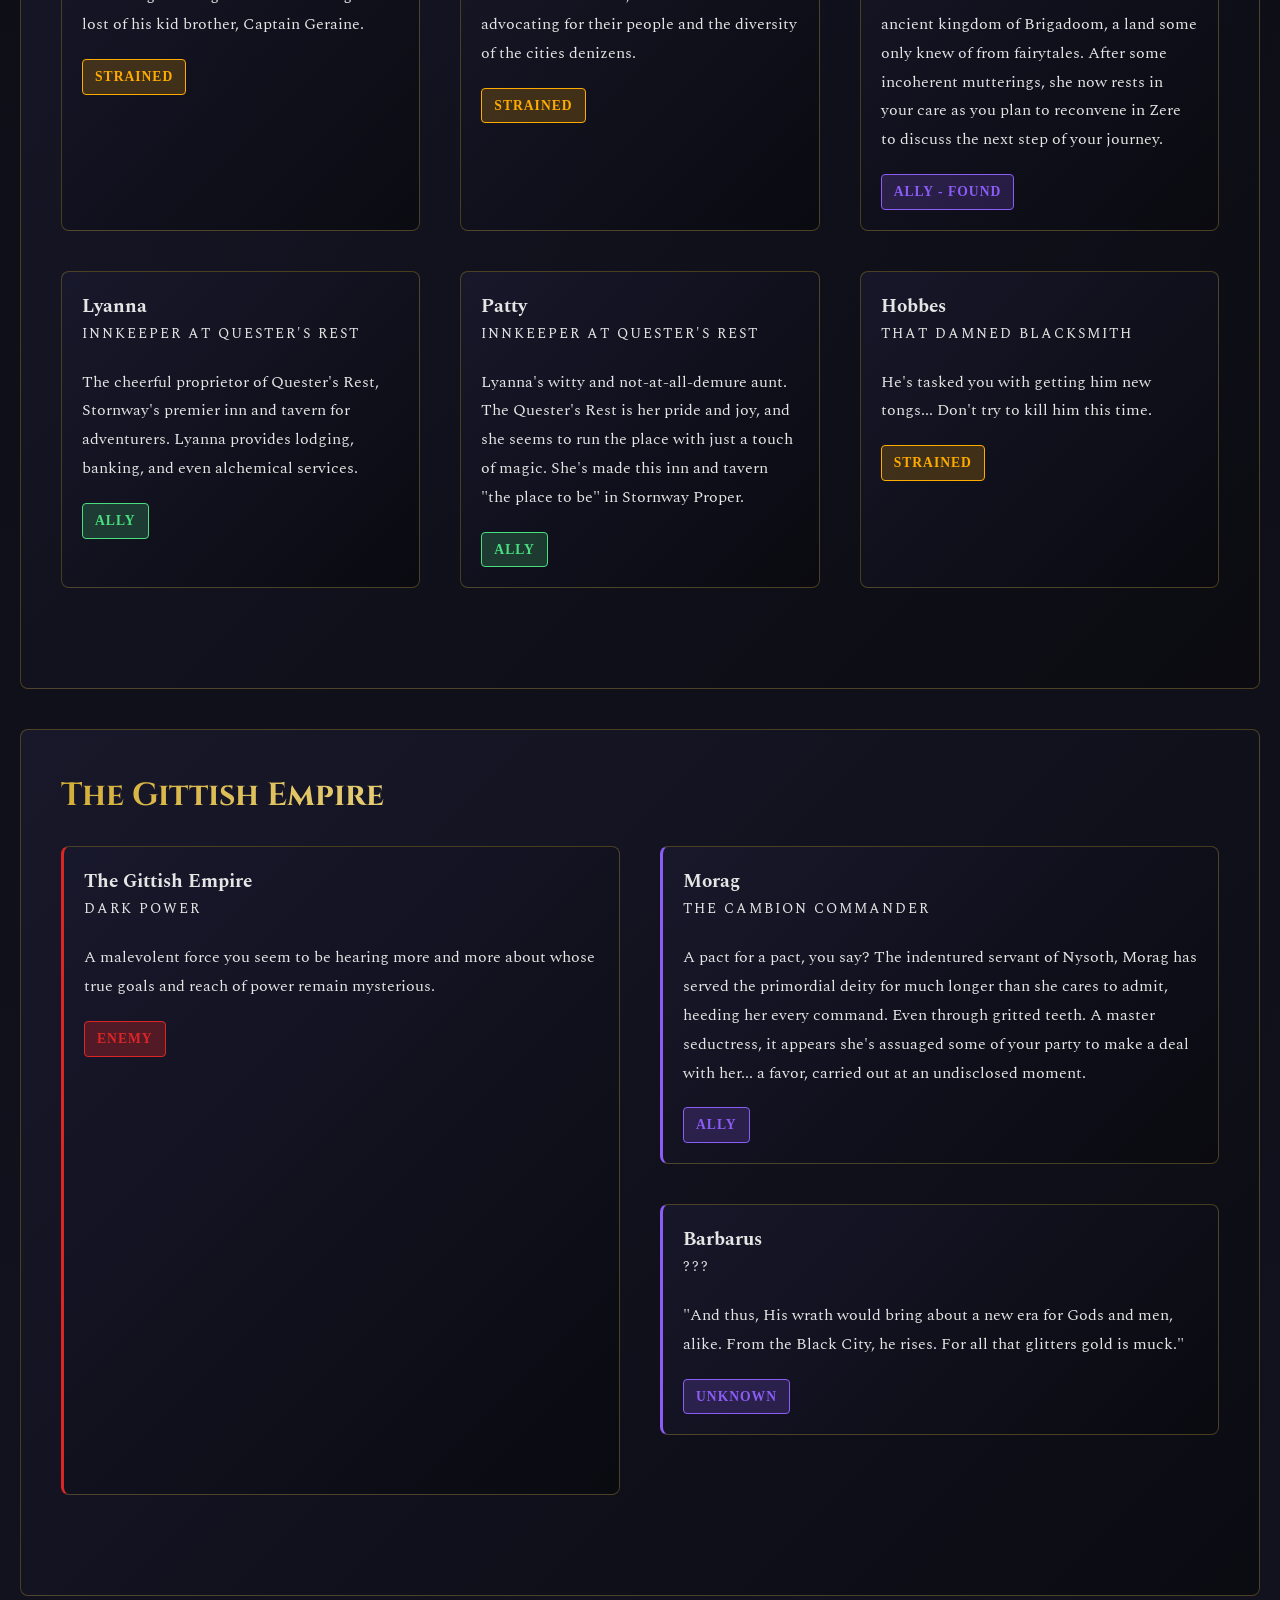
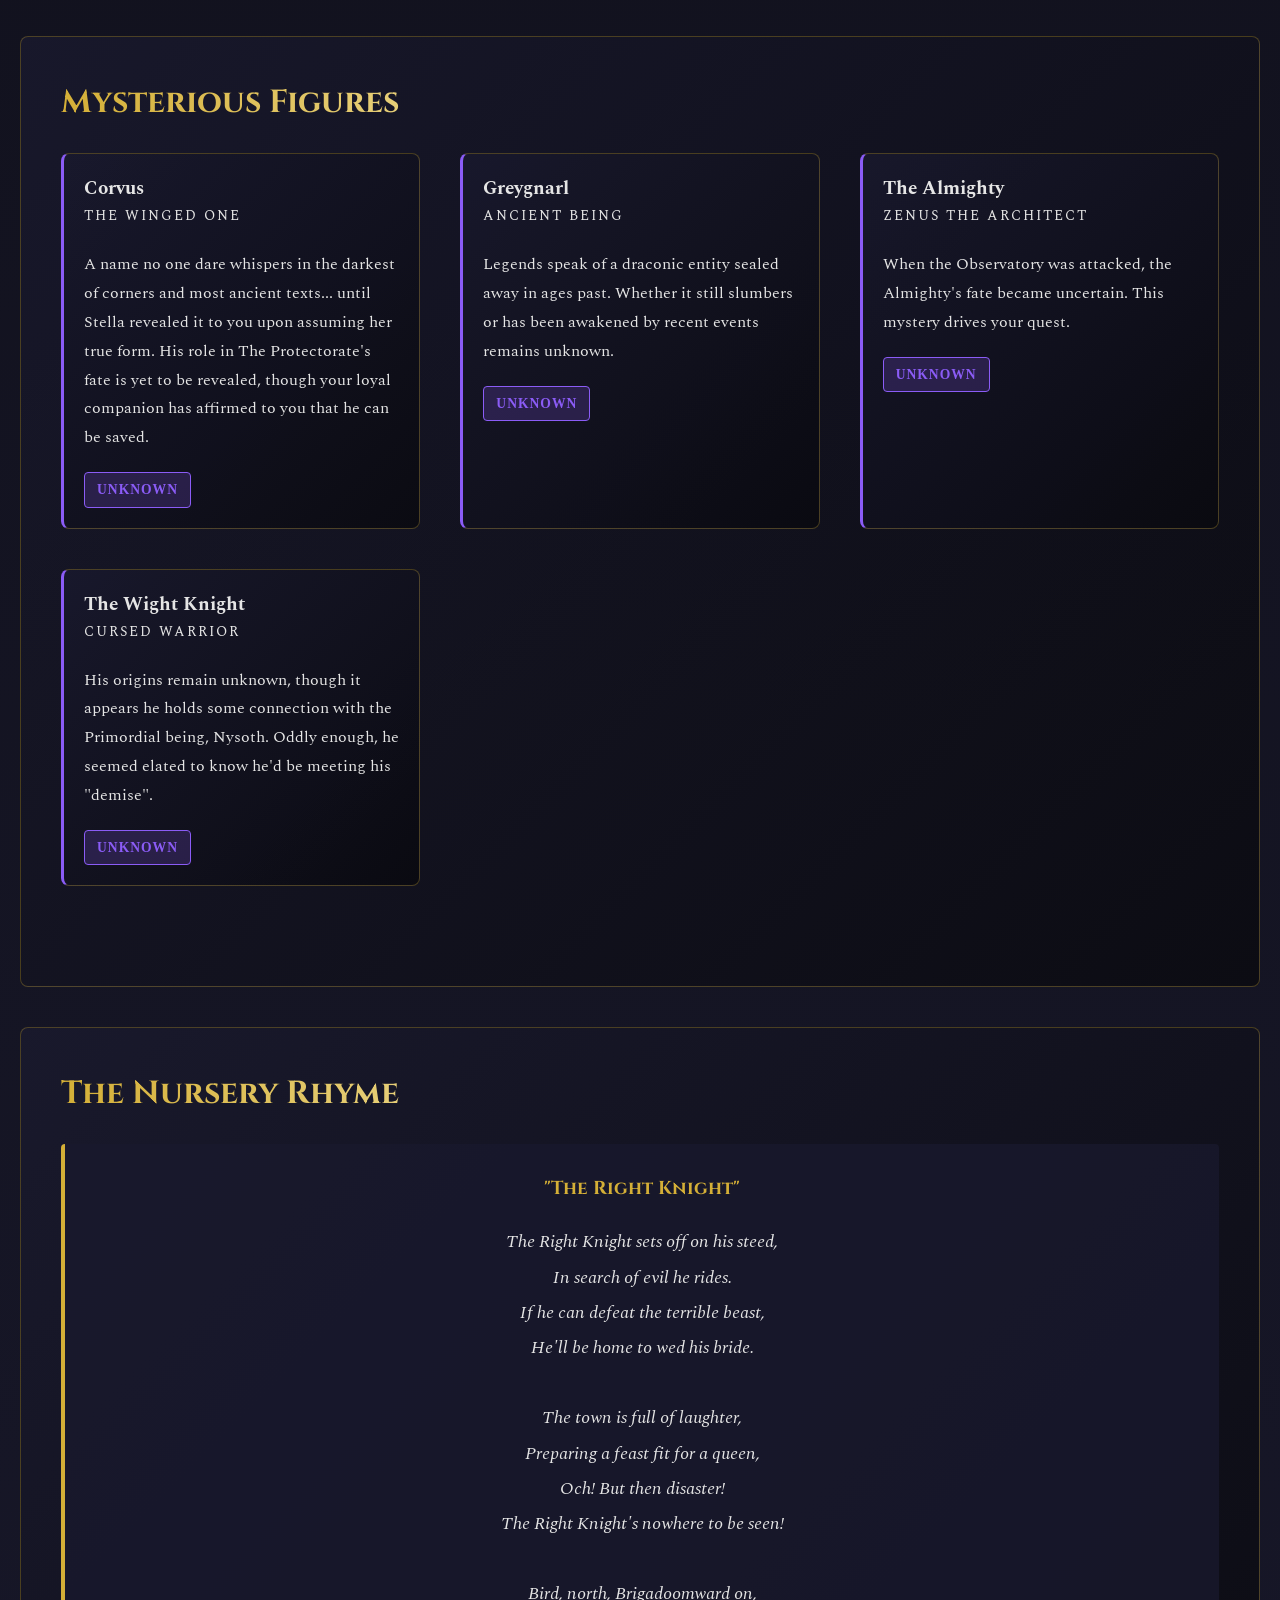
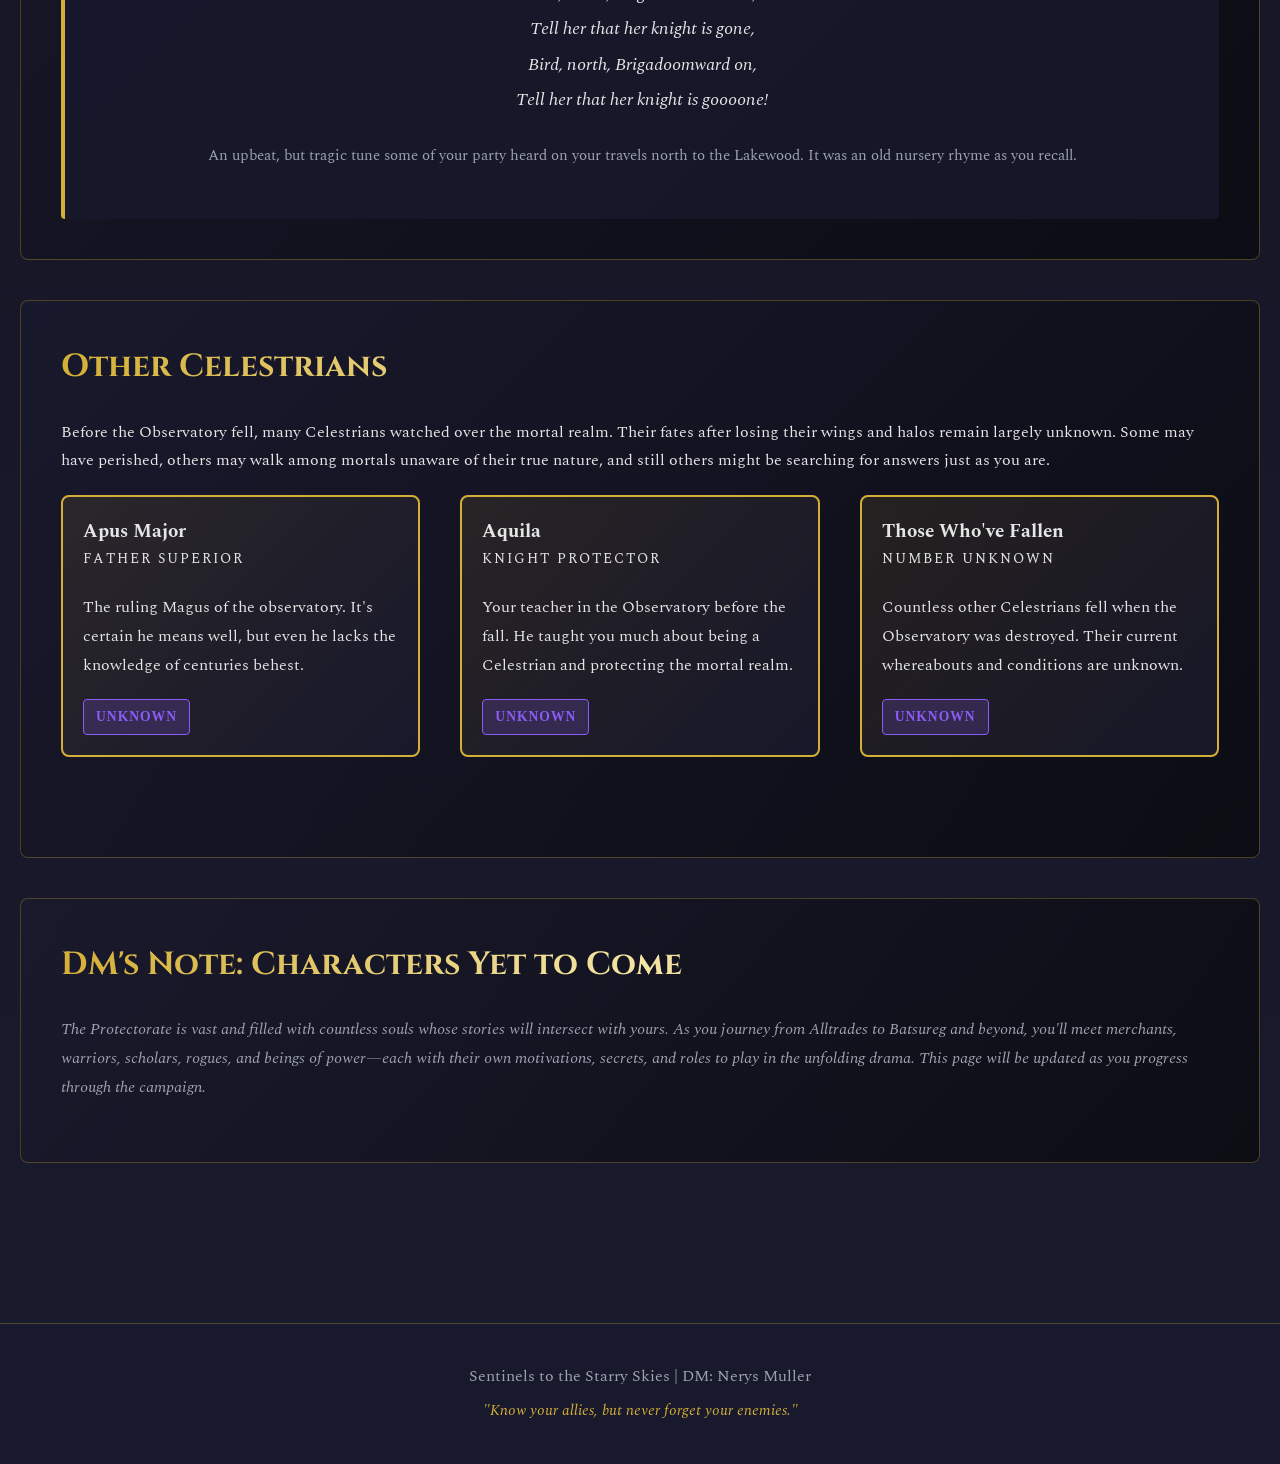
==== commit 1cce013f: "Addition of Session VIII characters Updated character details for Stella and added new characters Mo" ====
--- a/characters.html
+++ b/characters.html
@@ -62,13 +62,13 @@
             
             <div class="character-grid">
                 <div class="character-card" style="border: 2px solid var(--accent-gold);">
-                    <h3>Bandit</h3>
-                    <p class="character-title">Unlikely Animal Guide</p>
-                    <p class="character-description">
-                        A loyal raccoon who can seemingly see and communicate with Celestrians even after they lost their wings. 
-                        Bandit has traveled with you since Angel Falls, offering guidance, encouragement, and companionship 
-                        on your quest to gather benevolessence and return to the Observatory. But even she seems to know too much,
-                        and it's obvious there's more to her than meets the eye.
+                    <h3>Stella (formerly Bandit the Raccoon)</h3>
+                    <p class="character-title">Captain of the Starflight Express</p>
+                    <p class="character-description">
+                        The cat is out of the bag! Or should I say, the "raccoon"... hehe. Your once small, but might raccoon ally has
+                        always been more than what meets the eye. After having her name spoken aloud, she's assumed her true form, a... woman?
+                        Having traveled with you since your descent to Angel Falls, she now remains in your care, with a new wealth of knowledge
+                        now at your disposal.
                     </p>
                     <span class="character-status status-ally">Ally</span>
                     </p>
@@ -117,10 +117,11 @@
                     <h3>Princess Anneliese</h3>
                     <p class="character-title">Princess of Stornway</p>
                     <p class="character-description">
-                        The kind-hearted princess stolen away in the night. After seeing her reflection in the
-                        Lakewood mirror pool, you heard her voice, but have yet to locate her.
-                    </p>
-                    <span class="character-status status-unknown">Unknown</span>
+                        The kind-hearted Stornway princess stolen away in the night. You're fortunate to have found her amidst the
+                        ruins of the once ancient kingdom of Brigadoom, a land some only knew of from fairytales. After some incoherent
+                        mutterings, she now rests in your care as you plan to reconvene in Zere to discuss the next step of your journey.
+                    </p>
+                    <span class="character-status status-unknown">Ally - Found</span>
                 </div>
 
                 <div class="character-card">
@@ -168,6 +169,28 @@
                     </p>
                     <span class="character-status status-enemy">Enemy</span>
                 </div>
+                <div class="character-grid">
+                    
+                <div class="character-card" style="border-left: 3px solid var(--accent-purple);">
+                    <h3>Morag</h3>
+                    <p class="character-title">The Cambion Commander</p>
+                    <p class="character-description">
+                        A pact for a pact, you say? The indentured servant of Nysoth, Morag has served the primordial deity for
+                        much longer than she cares to admit, heeding her every command. Even through gritted teeth. A master seductress,
+                        it appears she's assuaged some of your party to make a deal with her... a favor, carried out at an undisclosed moment.
+                    </p>
+                    <span class="character-status status-unknown">Ally</span>
+                </div>
+
+                <div class="character-card" style="border-left: 3px solid var(--accent-purple);">
+                    <h3>Barbarus</h3>
+                    <p class="character-title">???</p>
+                    <p class="character-description">
+                        "And thus, His wrath would bring about a new era for Gods and men, alike. From the Black City, he rises.
+                        For all that glitters gold is muck."
+                    </p>
+                    <span class="character-status status-unknown">Unknown</span>
+                </div>
             </div>
         </section>
 
@@ -176,11 +199,12 @@
             
             <div class="character-grid">
                 <div class="character-card" style="border-left: 3px solid var(--accent-purple);">
-                    <h3>The Winged One</h3>
-                    <p class="character-title">???</p>
-                    <p class="character-description">
-                        A name no one dare whispers in the darkest of corners and most ancient texts. His role in The Protectorate's fate is yet 
-                        to be revealed.
+                    <h3>Corvus</h3>
+                    <p class="character-title">The Winged One</p>
+                    <p class="character-description">
+                        A name no one dare whispers in the darkest of corners and most ancient texts... until Stella revealed
+                        it to you upon assuming her true form. His role in The Protectorate's fate is yet to be revealed, though
+                        your loyal companion has affirmed to you that he can be saved.
                     </p>
                     <span class="character-status status-unknown">Unknown</span>
                 </div>
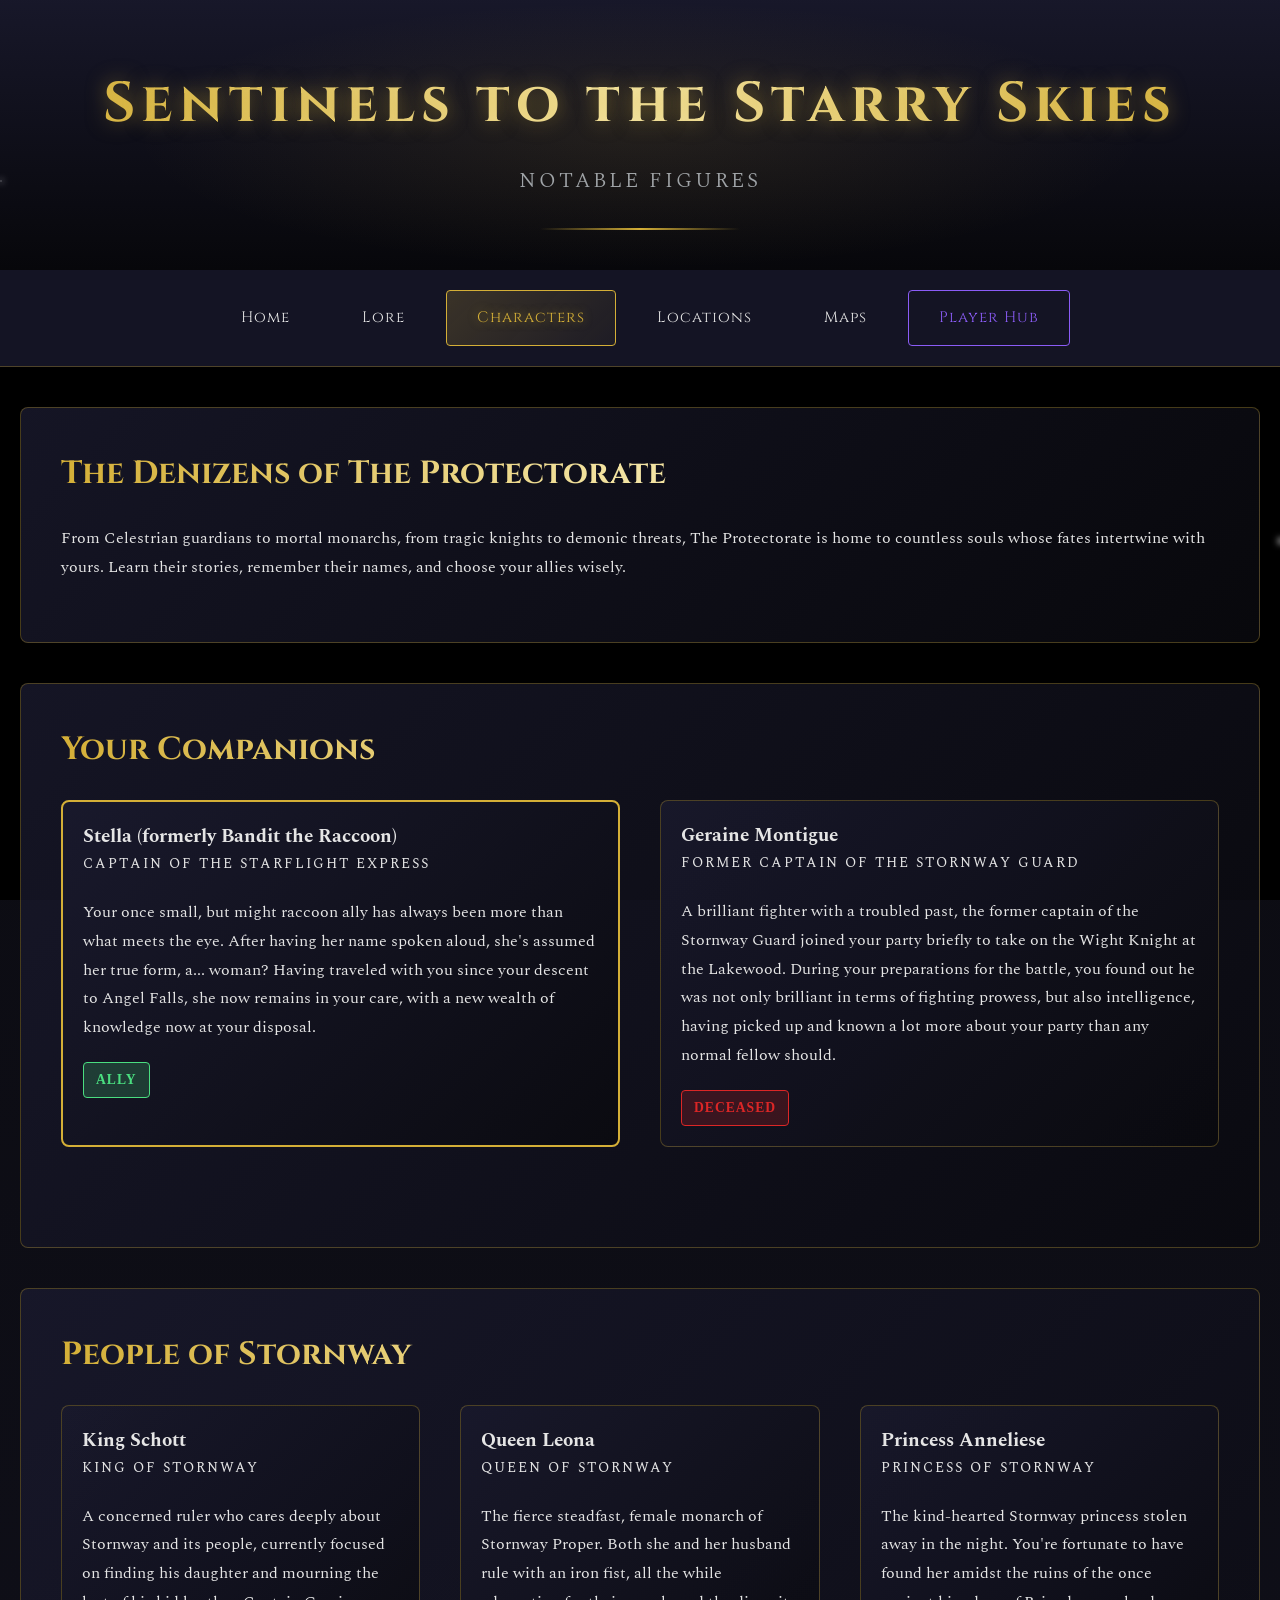
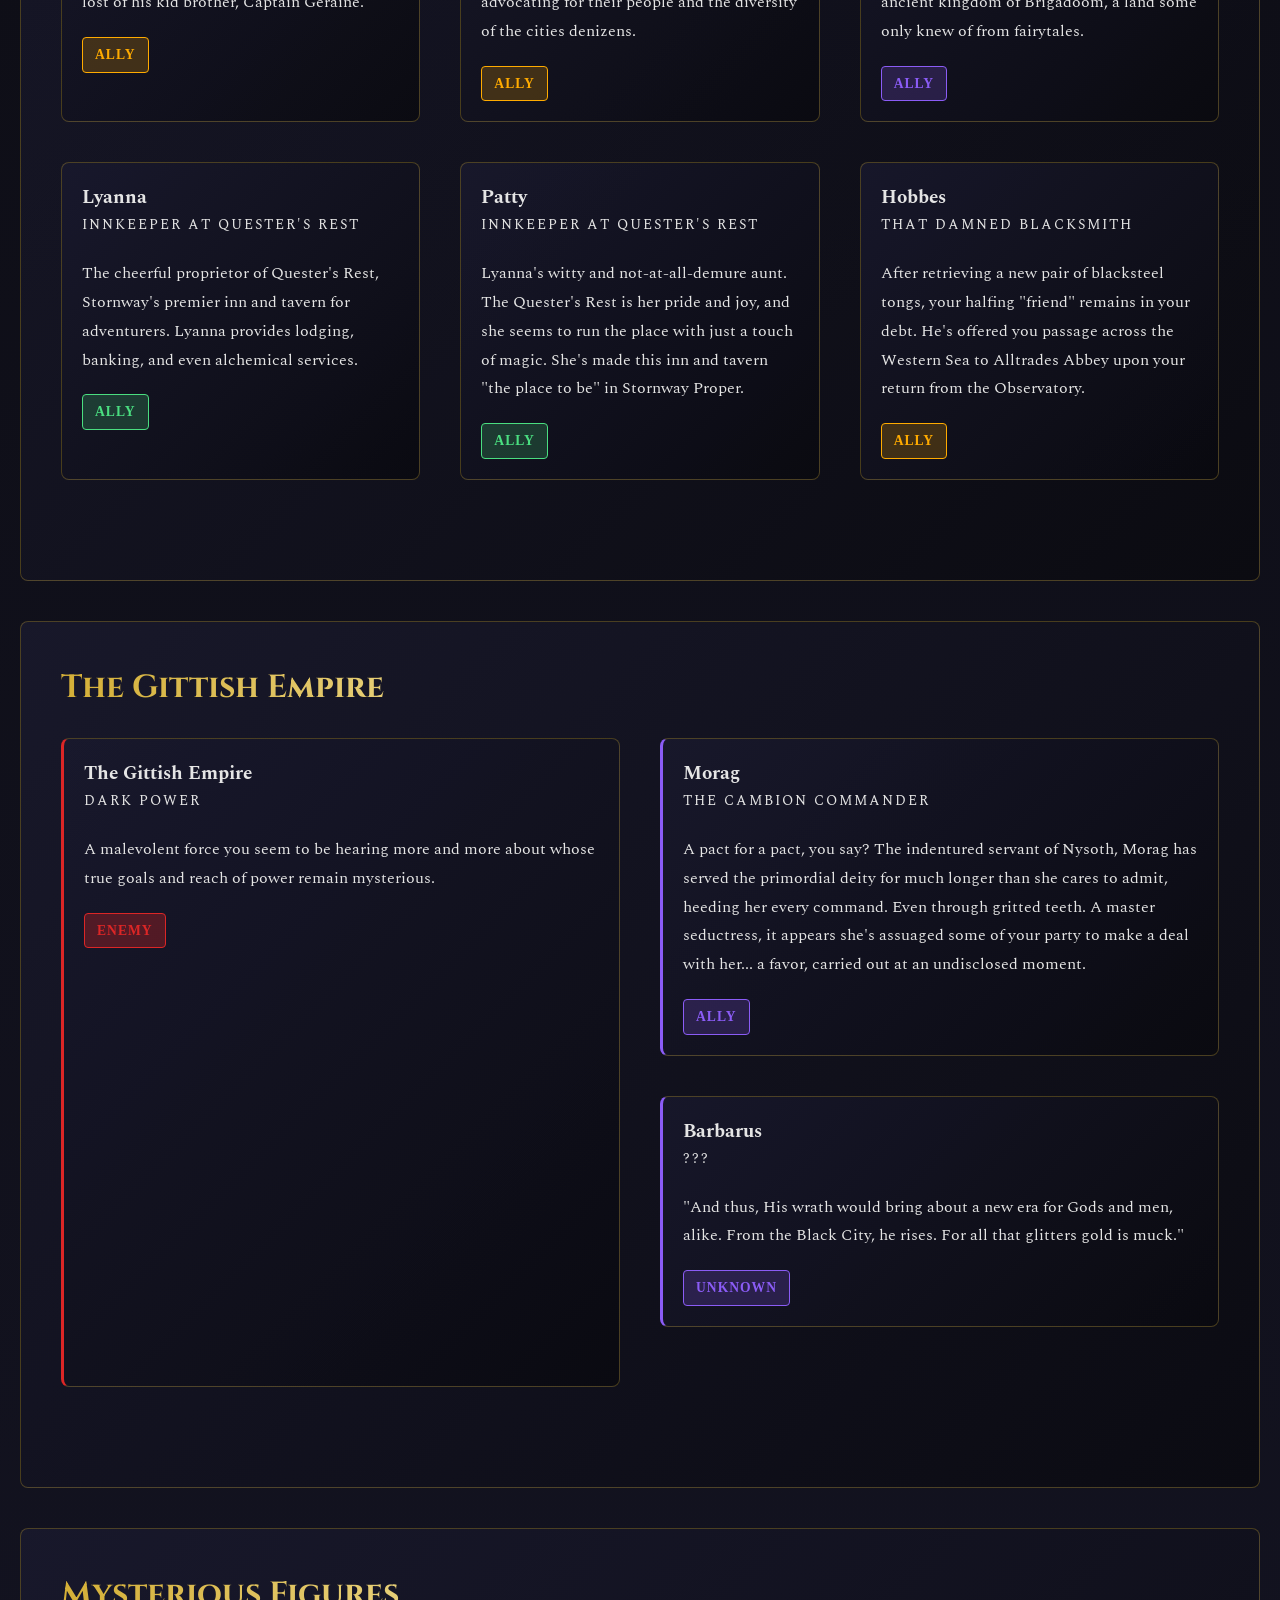
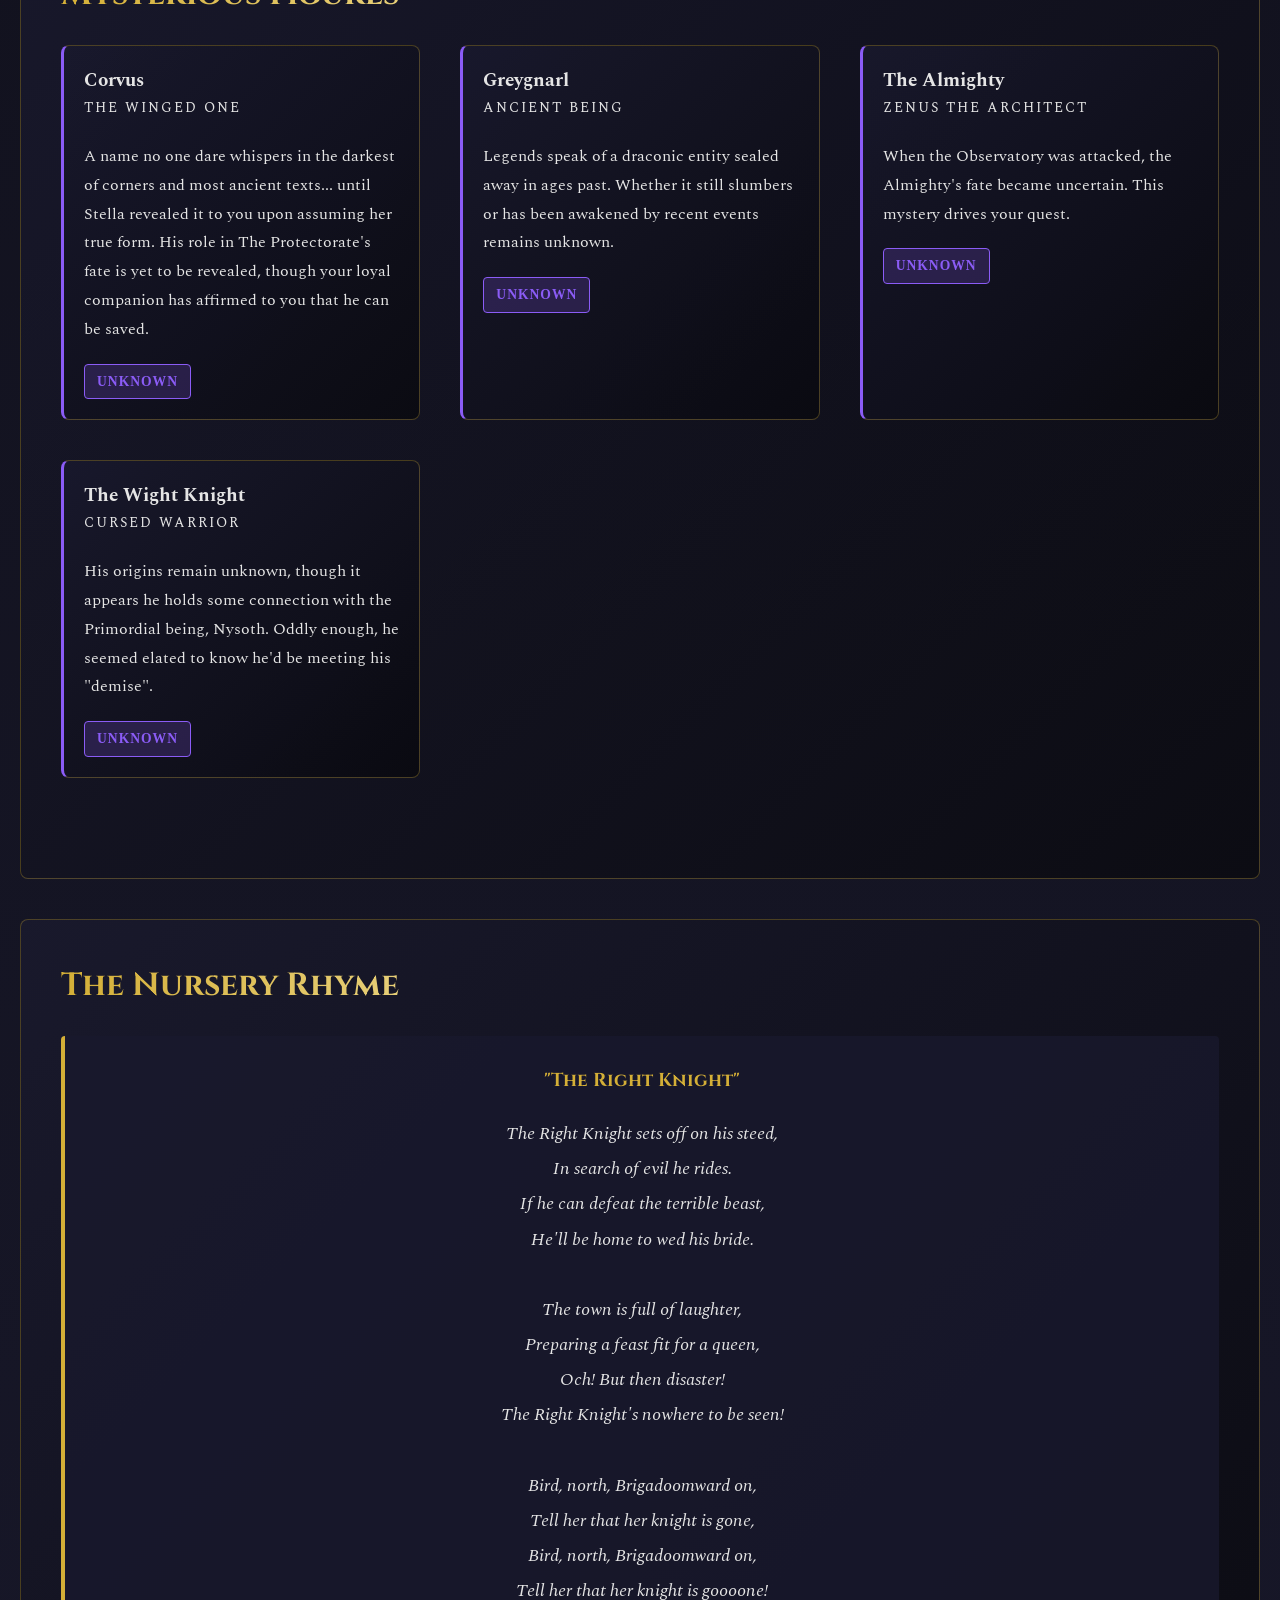
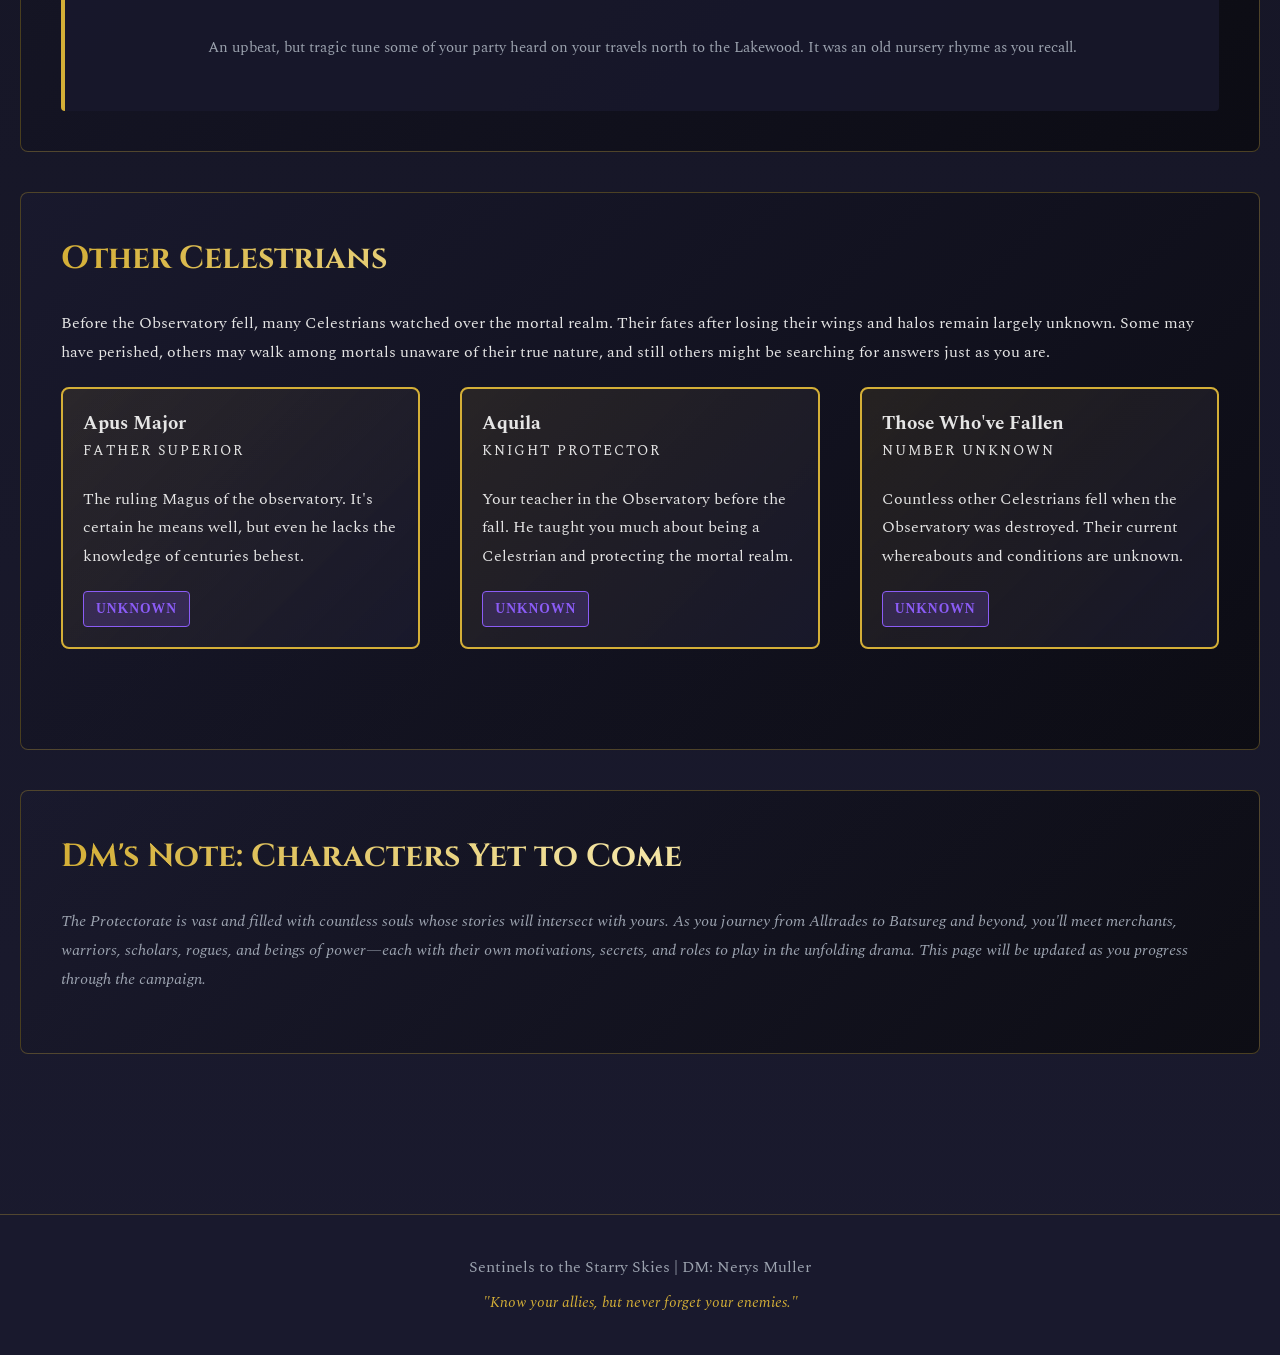
==== commit 2e18e297: "Revise character descriptions and statuses Updated character descriptions and status for clarity." ====
--- a/characters.html
+++ b/characters.html
@@ -65,8 +65,7 @@
                     <h3>Stella (formerly Bandit the Raccoon)</h3>
                     <p class="character-title">Captain of the Starflight Express</p>
                     <p class="character-description">
-                        The cat is out of the bag! Or should I say, the "raccoon"... hehe. Your once small, but might raccoon ally has
-                        always been more than what meets the eye. After having her name spoken aloud, she's assumed her true form, a... woman?
+                        Your once small, but might raccoon ally has always been more than what meets the eye. After having her name spoken aloud, she's assumed her true form, a... woman?
                         Having traveled with you since your descent to Angel Falls, she now remains in your care, with a new wealth of knowledge
                         now at your disposal.
                     </p>
@@ -100,7 +99,7 @@
                         A concerned ruler who cares deeply about Stornway and its people, currently focused on finding his daughter
                         and mourning the lost of his kid brother, Captain Geraine.
                     </p>
-                    <span class="character-status status-strained">Strained</span>
+                    <span class="character-status status-strained">Ally</span>
                 </div>
 
                 <div class="character-card">
@@ -110,7 +109,7 @@
                         The fierce steadfast, female monarch of Stornway Proper. Both she and her husband rule with an iron fist,
                         all the while advocating for their people and the diversity of the cities denizens.
                     </p>
-                    <span class="character-status status-strained">Strained</span>
+                    <span class="character-status status-strained">Ally</span>
                 </div>
 
                 <div class="character-card">
@@ -118,10 +117,9 @@
                     <p class="character-title">Princess of Stornway</p>
                     <p class="character-description">
                         The kind-hearted Stornway princess stolen away in the night. You're fortunate to have found her amidst the
-                        ruins of the once ancient kingdom of Brigadoom, a land some only knew of from fairytales. After some incoherent
-                        mutterings, she now rests in your care as you plan to reconvene in Zere to discuss the next step of your journey.
-                    </p>
-                    <span class="character-status status-unknown">Ally - Found</span>
+                        ruins of the once ancient kingdom of Brigadoom, a land some only knew of from fairytales.
+                    </p>
+                    <span class="character-status status-unknown">Ally</span>
                 </div>
 
                 <div class="character-card">
@@ -148,9 +146,9 @@
                     <h3>Hobbes</h3>
                     <p class="character-title">That Damned Blacksmith</p>
                     <p class="character-description">
-                        He's tasked you with getting him new tongs... Don't try to kill him this time.
-                    </p>
-                    <span class="character-status status-strained">Strained</span>
+                        After retrieving a new pair of blacksteel tongs, your halfing "friend" remains in your debt. He's offered you passage across the Western Sea to Alltrades Abbey upon your return from the Observatory.
+                    </p>
+                    <span class="character-status status-strained">Ally</span>
                 </div>
             </div>
         </section>
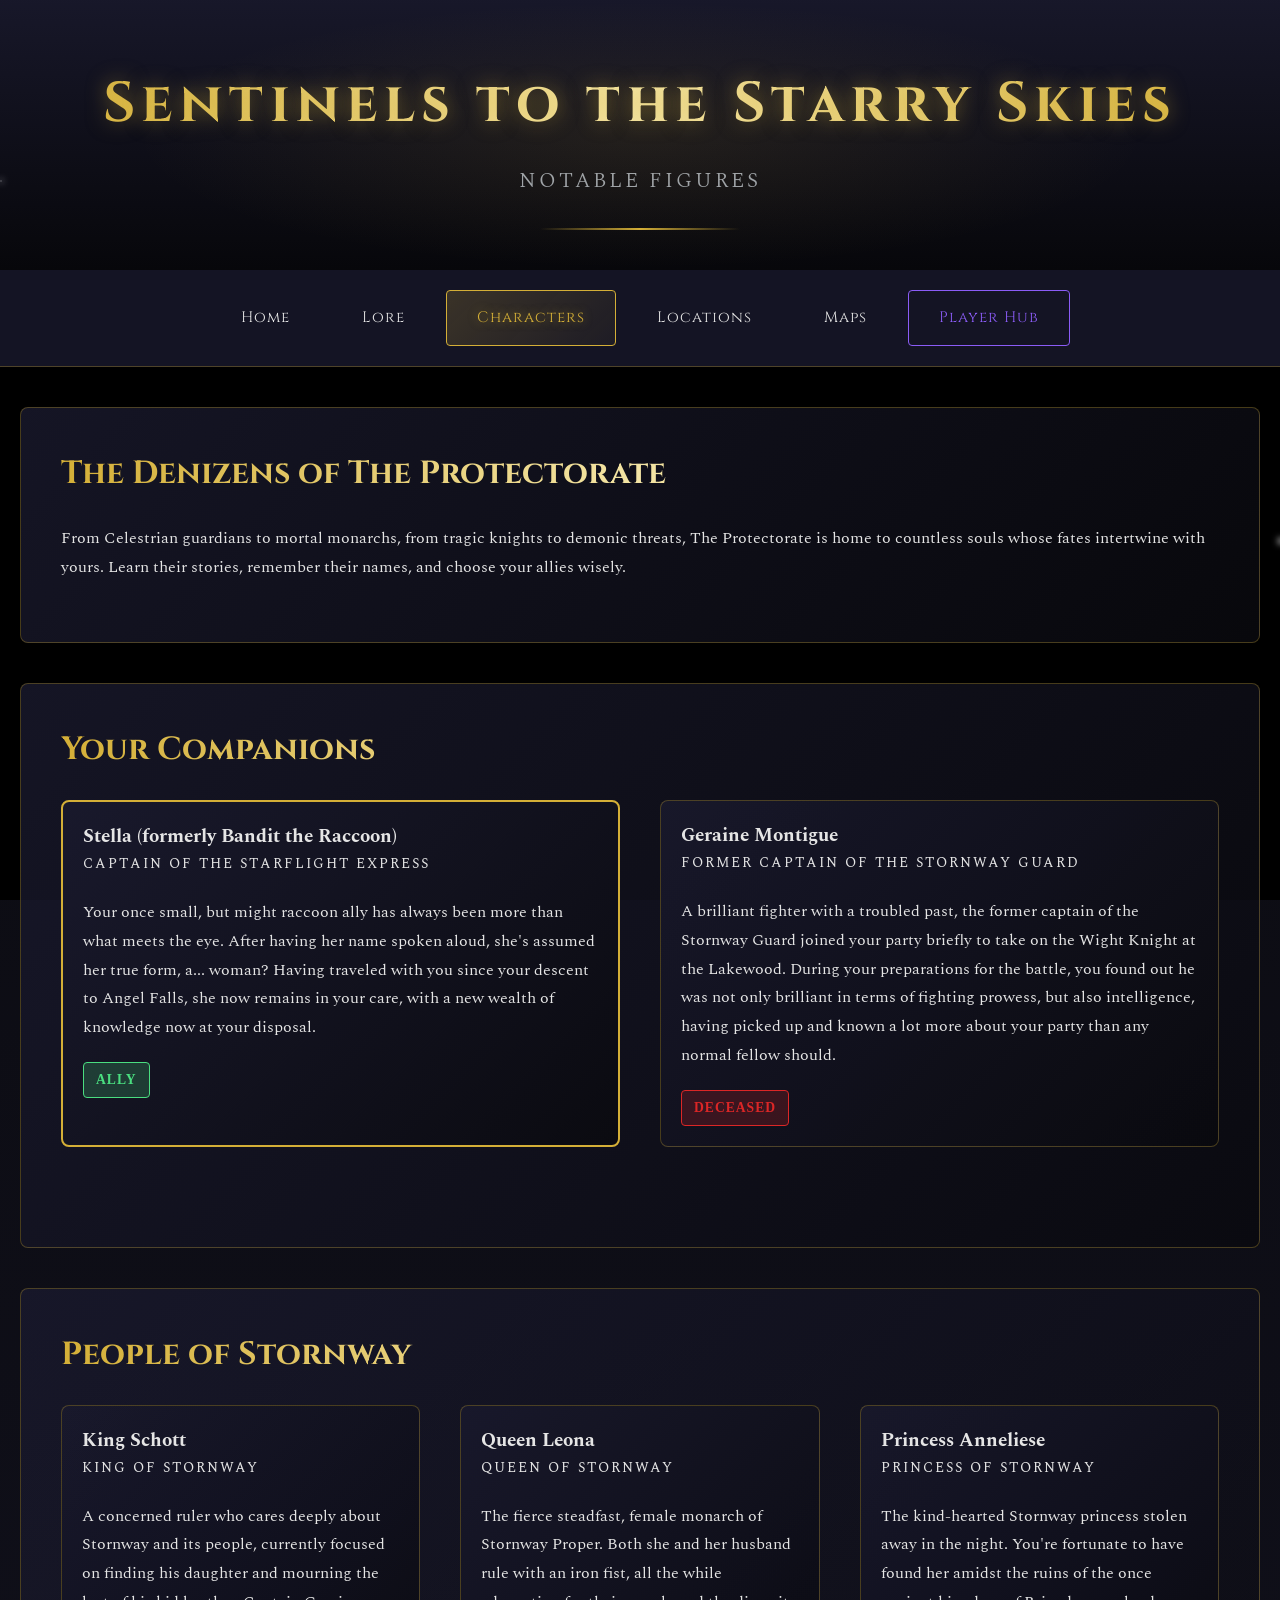
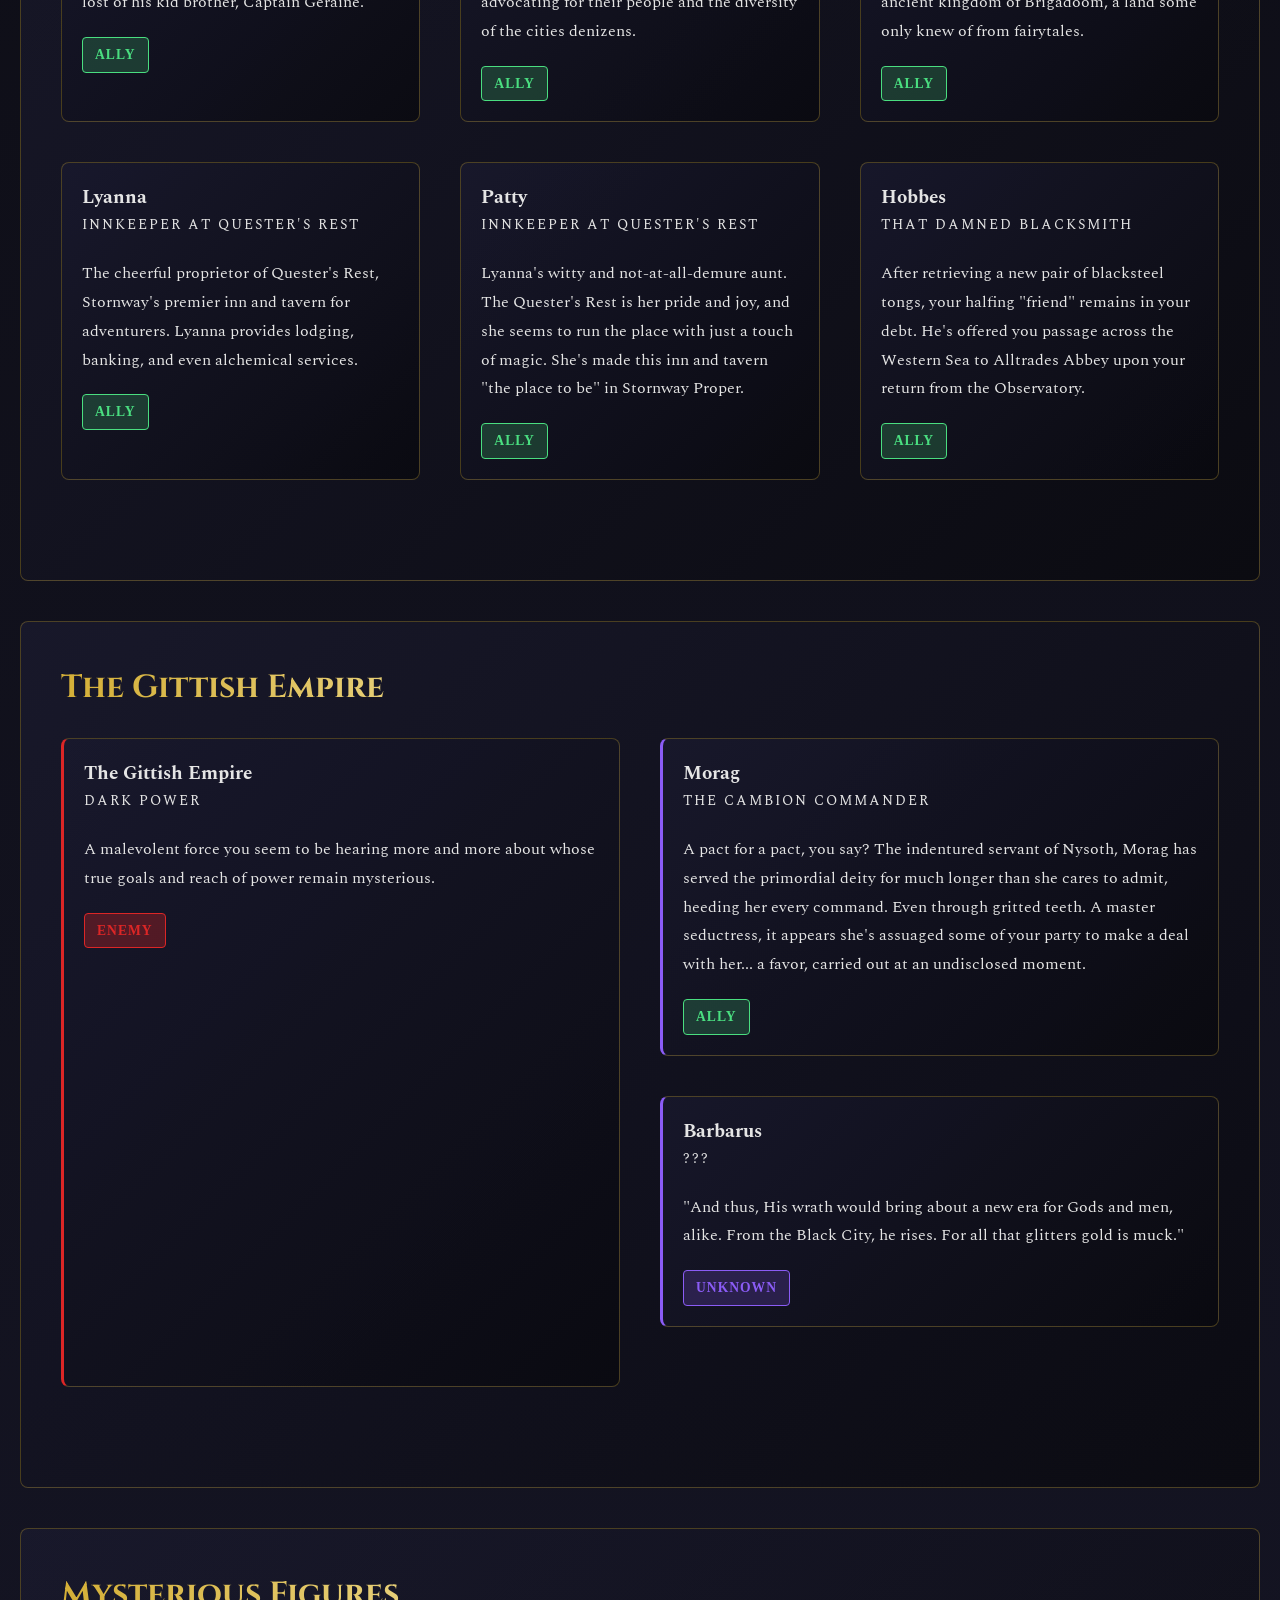
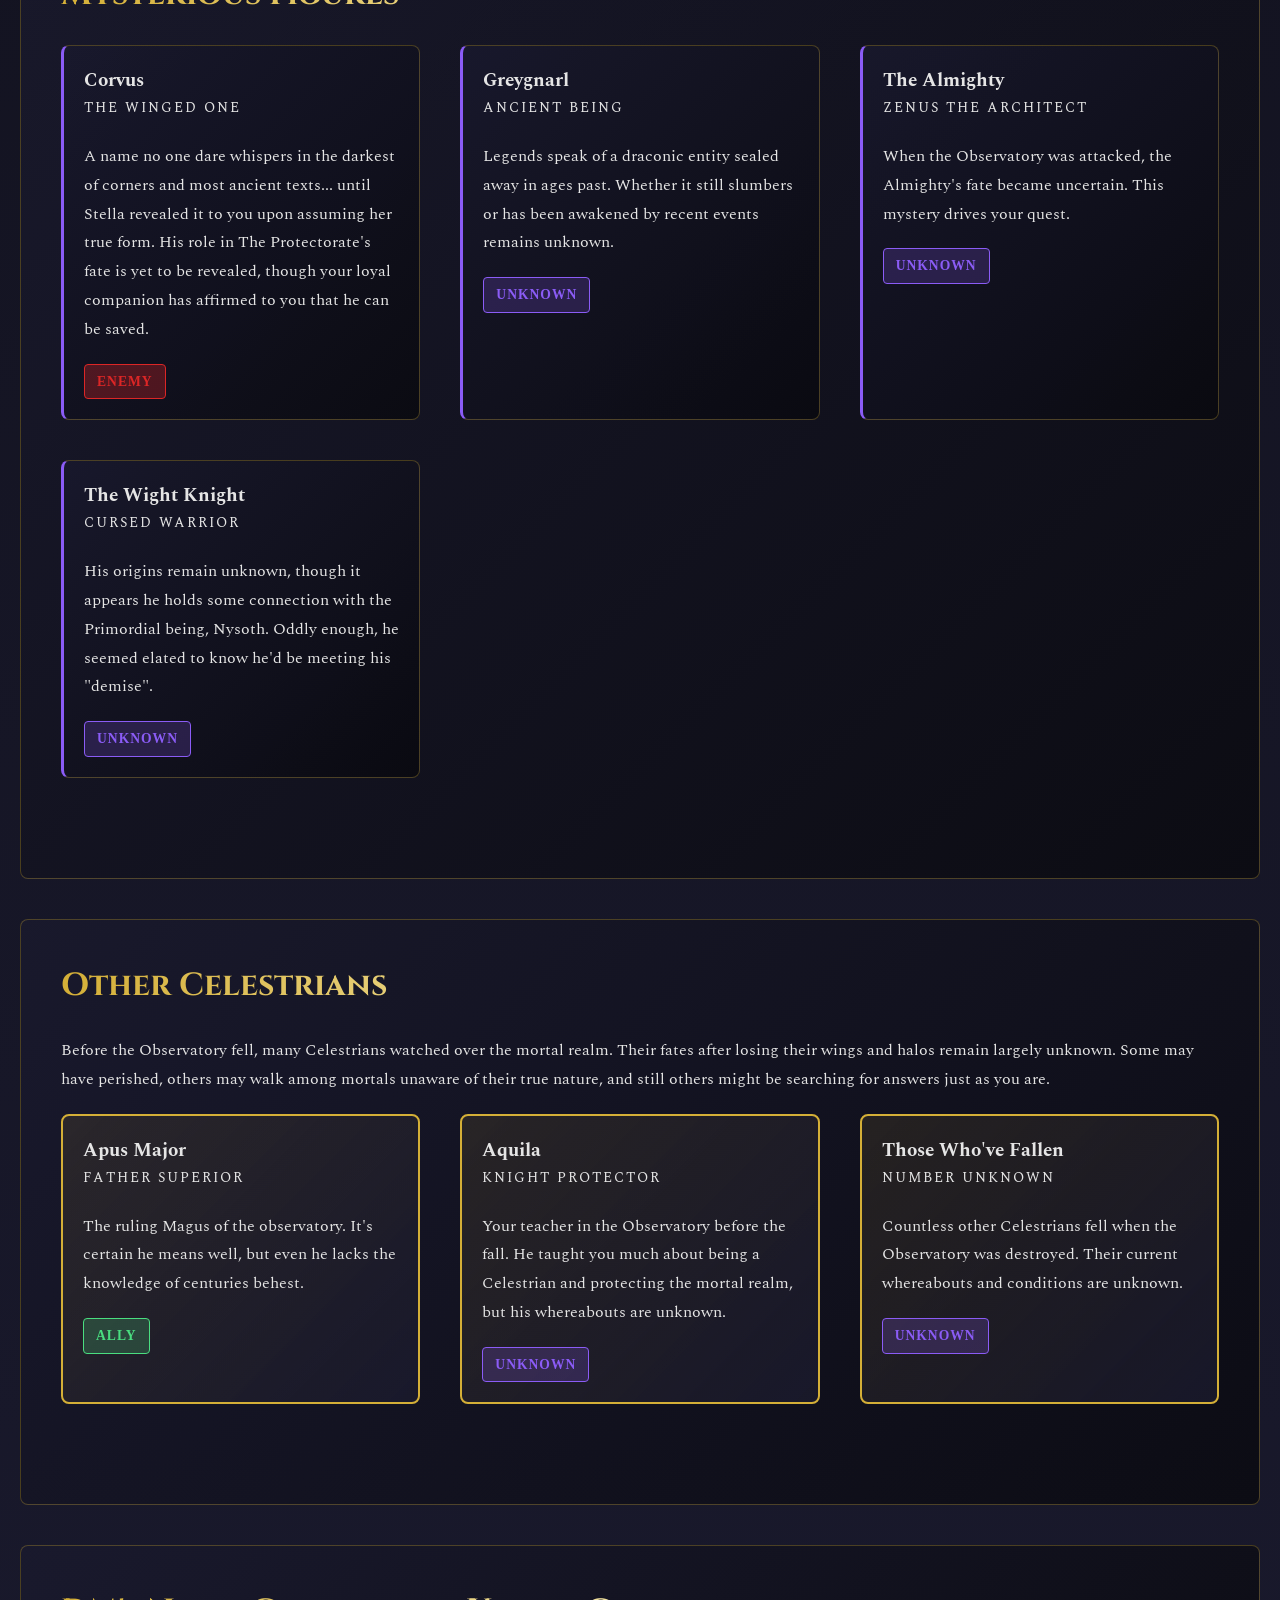
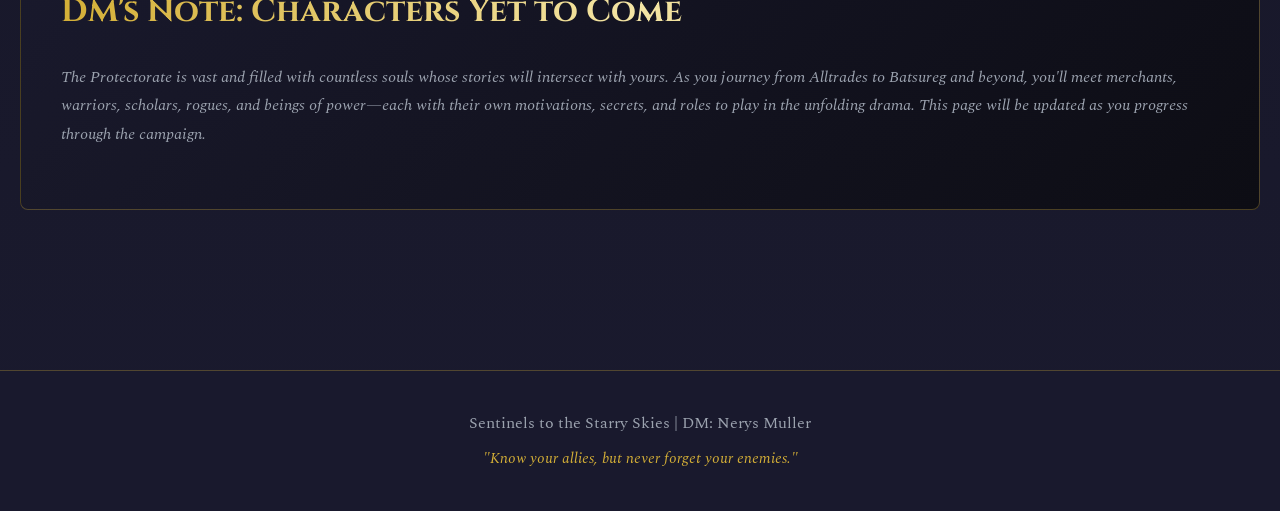
==== commit 0794a0c0: "Update character status classes to 'status-ally'" ====
--- a/characters.html
+++ b/characters.html
@@ -99,7 +99,7 @@
                         A concerned ruler who cares deeply about Stornway and its people, currently focused on finding his daughter
                         and mourning the lost of his kid brother, Captain Geraine.
                     </p>
-                    <span class="character-status status-strained">Ally</span>
+                    <span class="character-status status-ally">Ally</span>
                 </div>
 
                 <div class="character-card">
@@ -109,7 +109,7 @@
                         The fierce steadfast, female monarch of Stornway Proper. Both she and her husband rule with an iron fist,
                         all the while advocating for their people and the diversity of the cities denizens.
                     </p>
-                    <span class="character-status status-strained">Ally</span>
+                    <span class="character-status status-ally">Ally</span>
                 </div>
 
                 <div class="character-card">
@@ -119,7 +119,7 @@
                         The kind-hearted Stornway princess stolen away in the night. You're fortunate to have found her amidst the
                         ruins of the once ancient kingdom of Brigadoom, a land some only knew of from fairytales.
                     </p>
-                    <span class="character-status status-unknown">Ally</span>
+                    <span class="character-status status-ally">Ally</span>
                 </div>
 
                 <div class="character-card">
@@ -148,7 +148,7 @@
                     <p class="character-description">
                         After retrieving a new pair of blacksteel tongs, your halfing "friend" remains in your debt. He's offered you passage across the Western Sea to Alltrades Abbey upon your return from the Observatory.
                     </p>
-                    <span class="character-status status-strained">Ally</span>
+                    <span class="character-status status-ally">Ally</span>
                 </div>
             </div>
         </section>
@@ -177,7 +177,7 @@
                         much longer than she cares to admit, heeding her every command. Even through gritted teeth. A master seductress,
                         it appears she's assuaged some of your party to make a deal with her... a favor, carried out at an undisclosed moment.
                     </p>
-                    <span class="character-status status-unknown">Ally</span>
+                    <span class="character-status status-ally">Ally</span>
                 </div>
 
                 <div class="character-card" style="border-left: 3px solid var(--accent-purple);">
@@ -204,7 +204,7 @@
                         it to you upon assuming her true form. His role in The Protectorate's fate is yet to be revealed, though
                         your loyal companion has affirmed to you that he can be saved.
                     </p>
-                    <span class="character-status status-unknown">Unknown</span>
+                    <span class="character-status status-enemy">Enemy</span>
                 </div>
 
                 <div class="character-card" style="border-left: 3px solid var(--accent-purple);">
@@ -236,34 +236,6 @@
                     </p>
                     <span class="character-status status-unknown">Unknown</span>
                 </div>
-            </div>
-        </section>
-
-        <section class="content-section">
-            <h2>The Nursery Rhyme</h2>
-            <div style="background: rgba(26, 26, 46, 0.8); padding: 30px; border-left: 4px solid var(--accent-gold); border-radius: 4px; margin-top: 20px;">
-                <h3 style="color: var(--accent-gold); font-family: 'Cinzel', serif; margin-bottom: 20px; text-align: center;">
-                    "The Right Knight"
-                </h3>
-                <p style="color: var(--text-light); line-height: 2; text-align: center; font-style: italic; font-size: 1.1rem;">
-                    The Right Knight sets off on his steed,<br>
-                    In search of evil he rides.<br>
-                    If he can defeat the terrible beast,<br>
-                    He'll be home to wed his bride.<br><br>
-                    
-                    The town is full of laughter,<br>
-                    Preparing a feast fit for a queen,<br>
-                    Och! But then disaster!<br>
-                    The Right Knight's nowhere to be seen!<br><br>
-                    
-                    Bird, north, Brigadoomward on,<br>
-                    Tell her that her knight is gone,<br>
-                    Bird, north, Brigadoomward on,<br>
-                    Tell her that her knight is goooone!
-                </p>
-                <p style="color: var(--text-dim); margin-top: 25px; text-align: center; font-size: 0.95rem;">
-                    An upbeat, but tragic tune some of your party heard on your travels north to the Lakewood. It was an old nursery rhyme as you recall.
-                </p>
             </div>
         </section>
 
@@ -283,14 +255,14 @@
                         The ruling Magus of the observatory. It's certain he means well,
                         but even he lacks the knowledge of centuries behest.
                     </p>
-                    <span class="character-status status-unknown">Unknown</span>
+                    <span class="character-status status-ally">Ally</span>
                 </div>
                 <div class="character-card" style="border: 2px solid var(--accent-gold); background: linear-gradient(135deg, rgba(212, 175, 55, 0.1), rgba(26, 26, 46, 0.8));">
                     <h3>Aquila</h3>
                     <p class="character-title">Knight Protector</p>
                     <p class="character-description">
                         Your teacher in the Observatory before the fall. He taught you much about being a Celestrian
-                        and protecting the mortal realm.
+                        and protecting the mortal realm, but his whereabouts are unknown.
                     </p>
                     <span class="character-status status-unknown">Unknown</span>
                 </div>  
